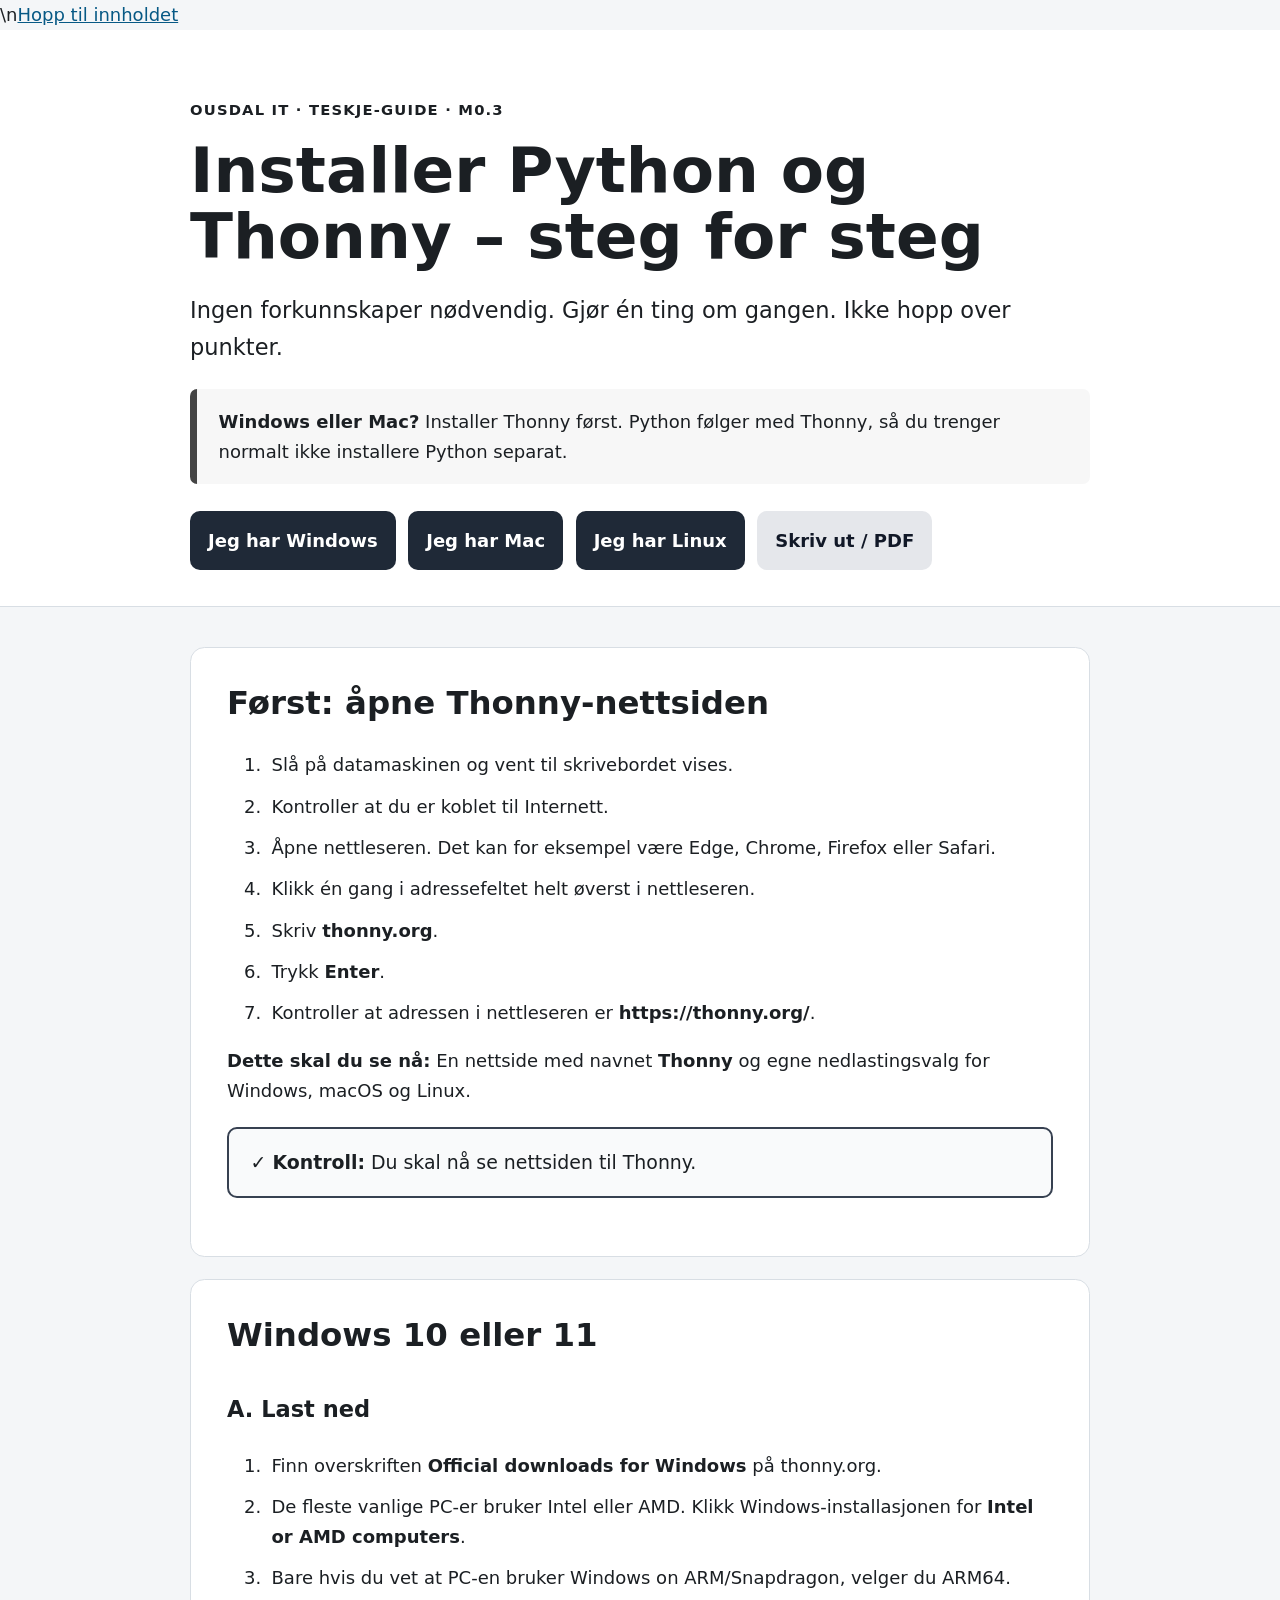
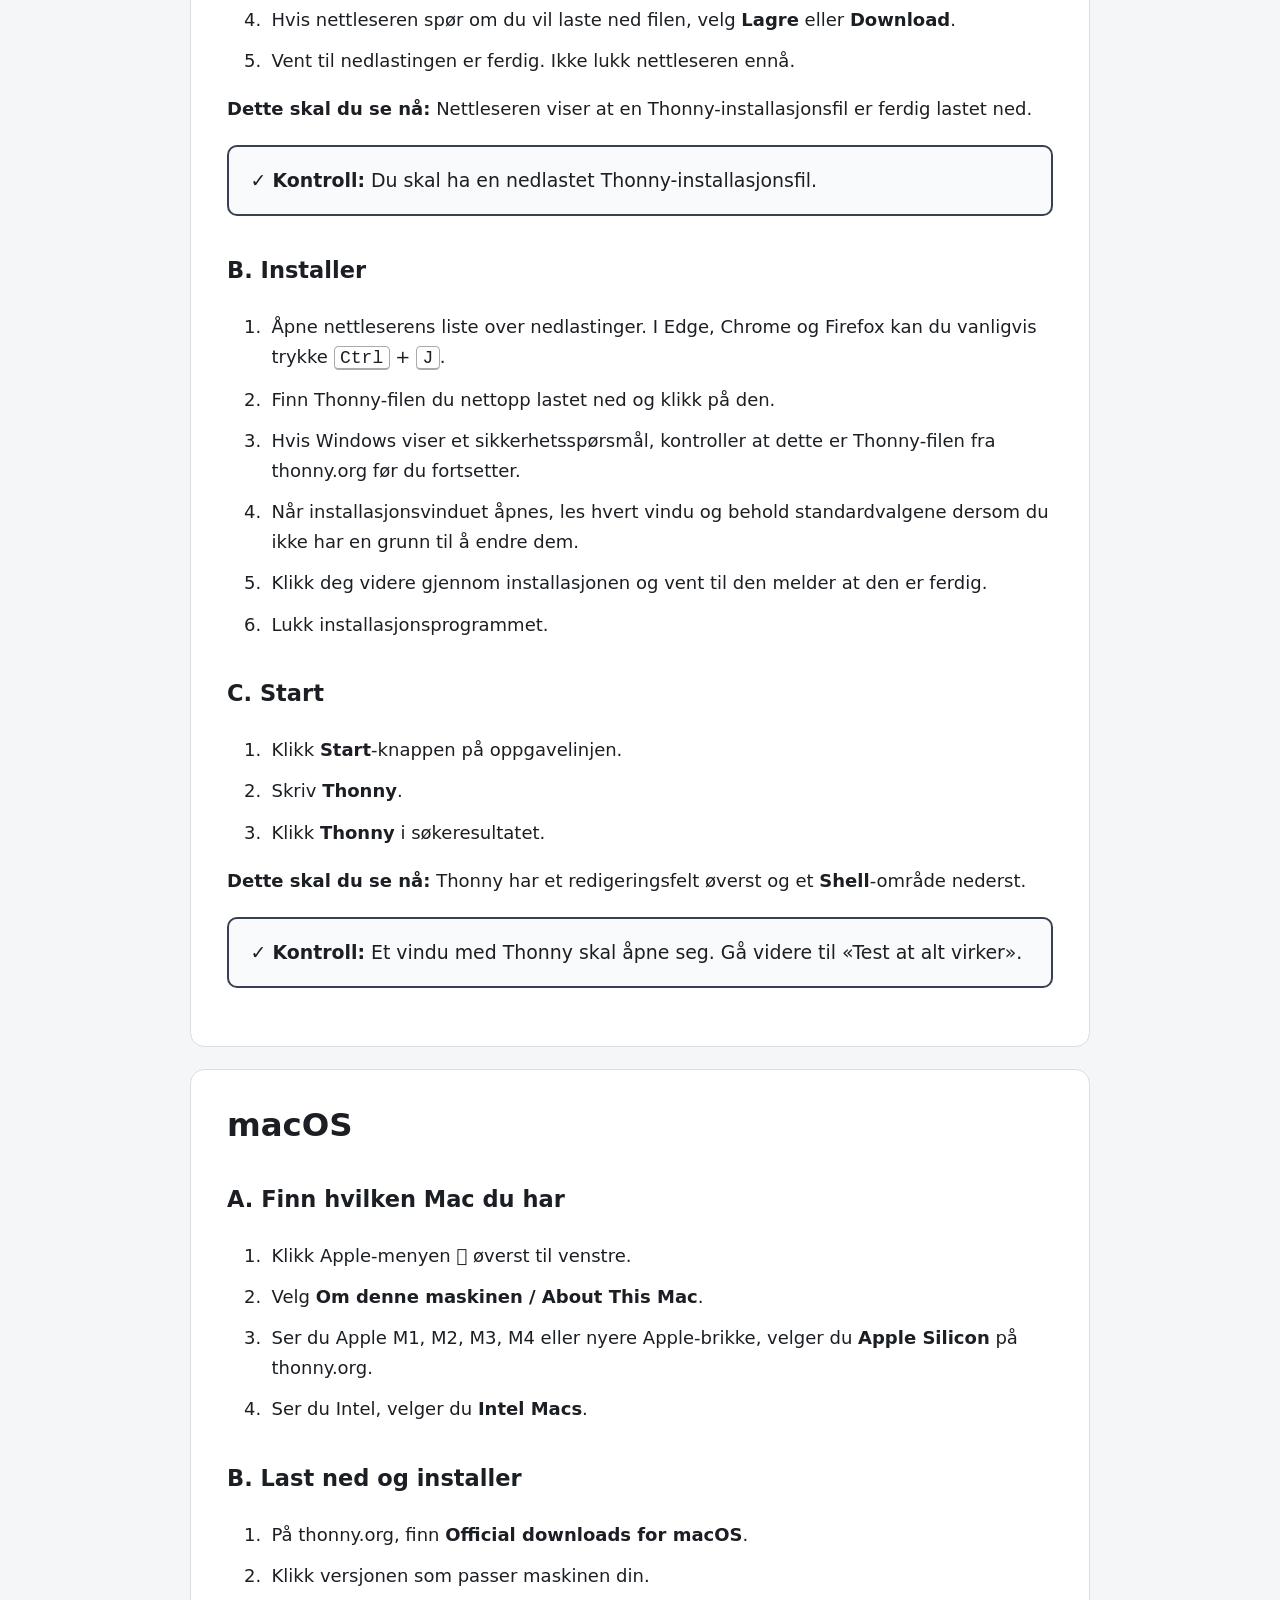
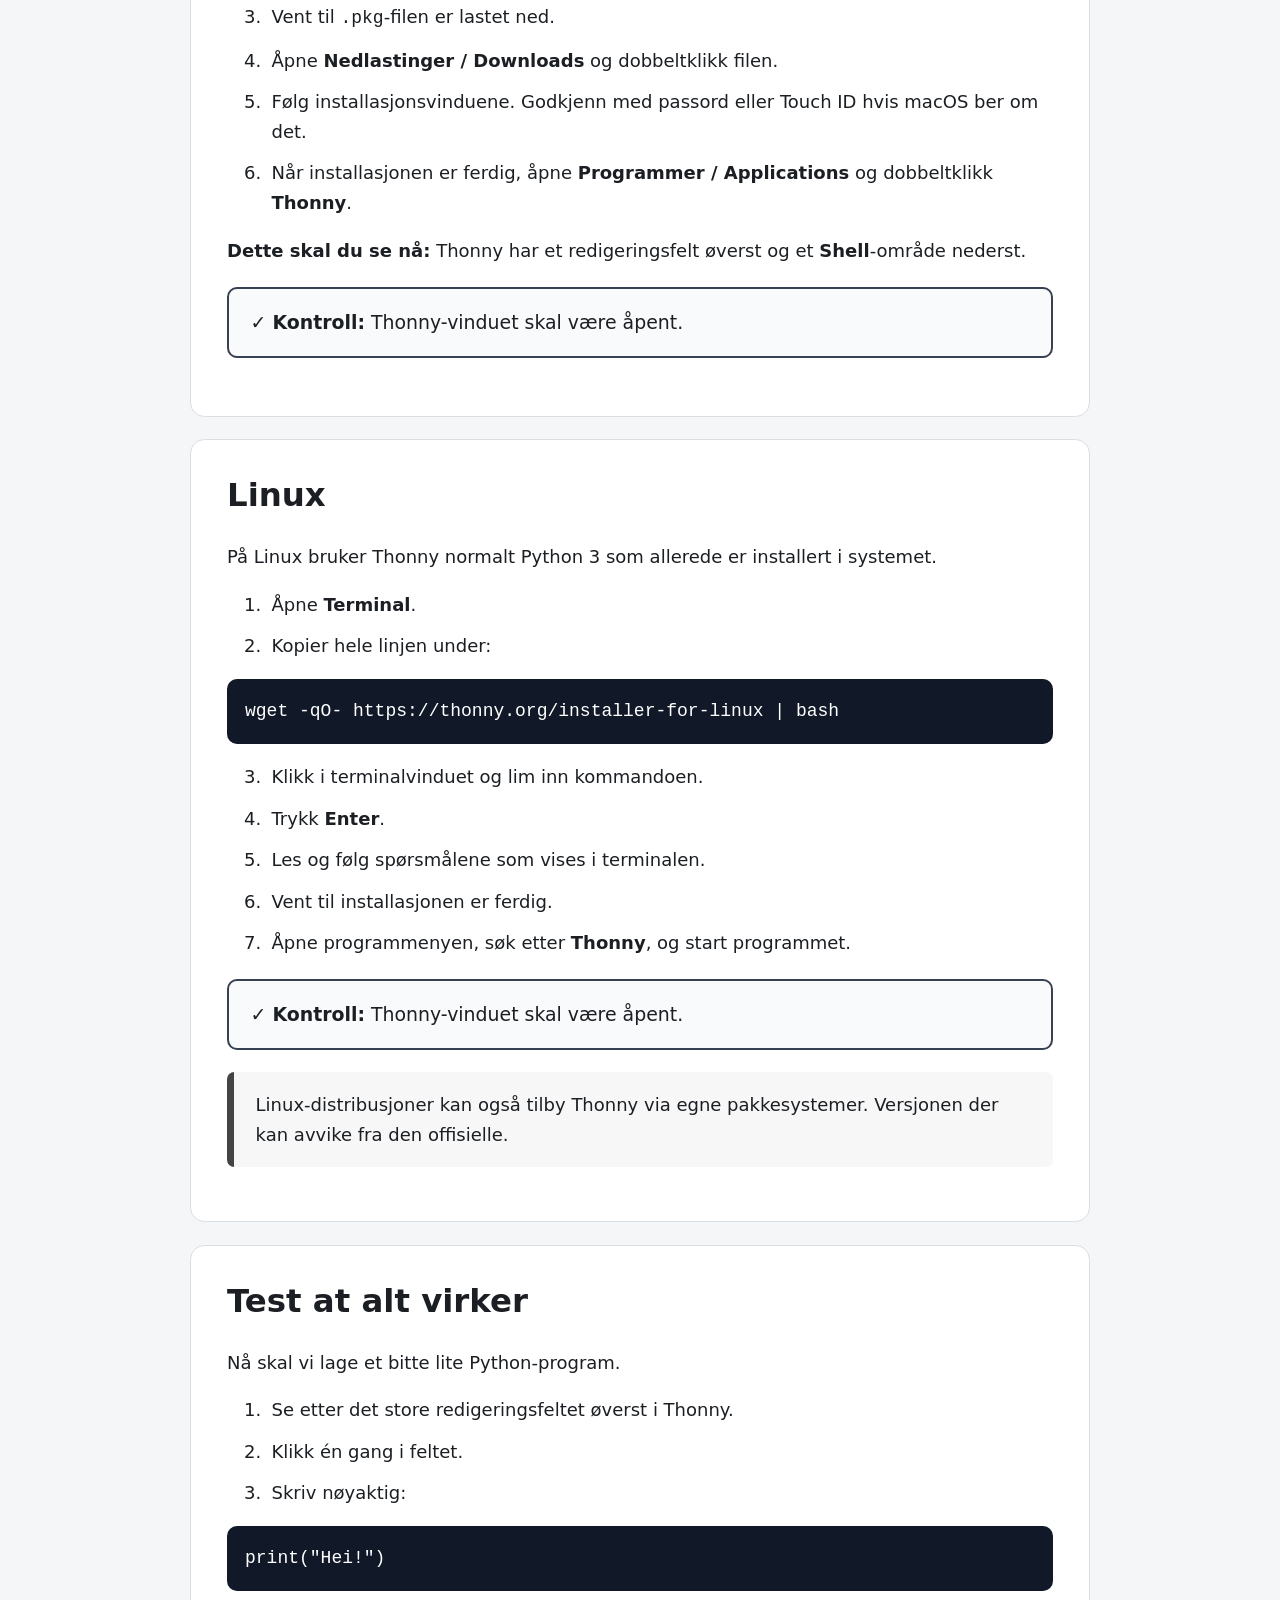
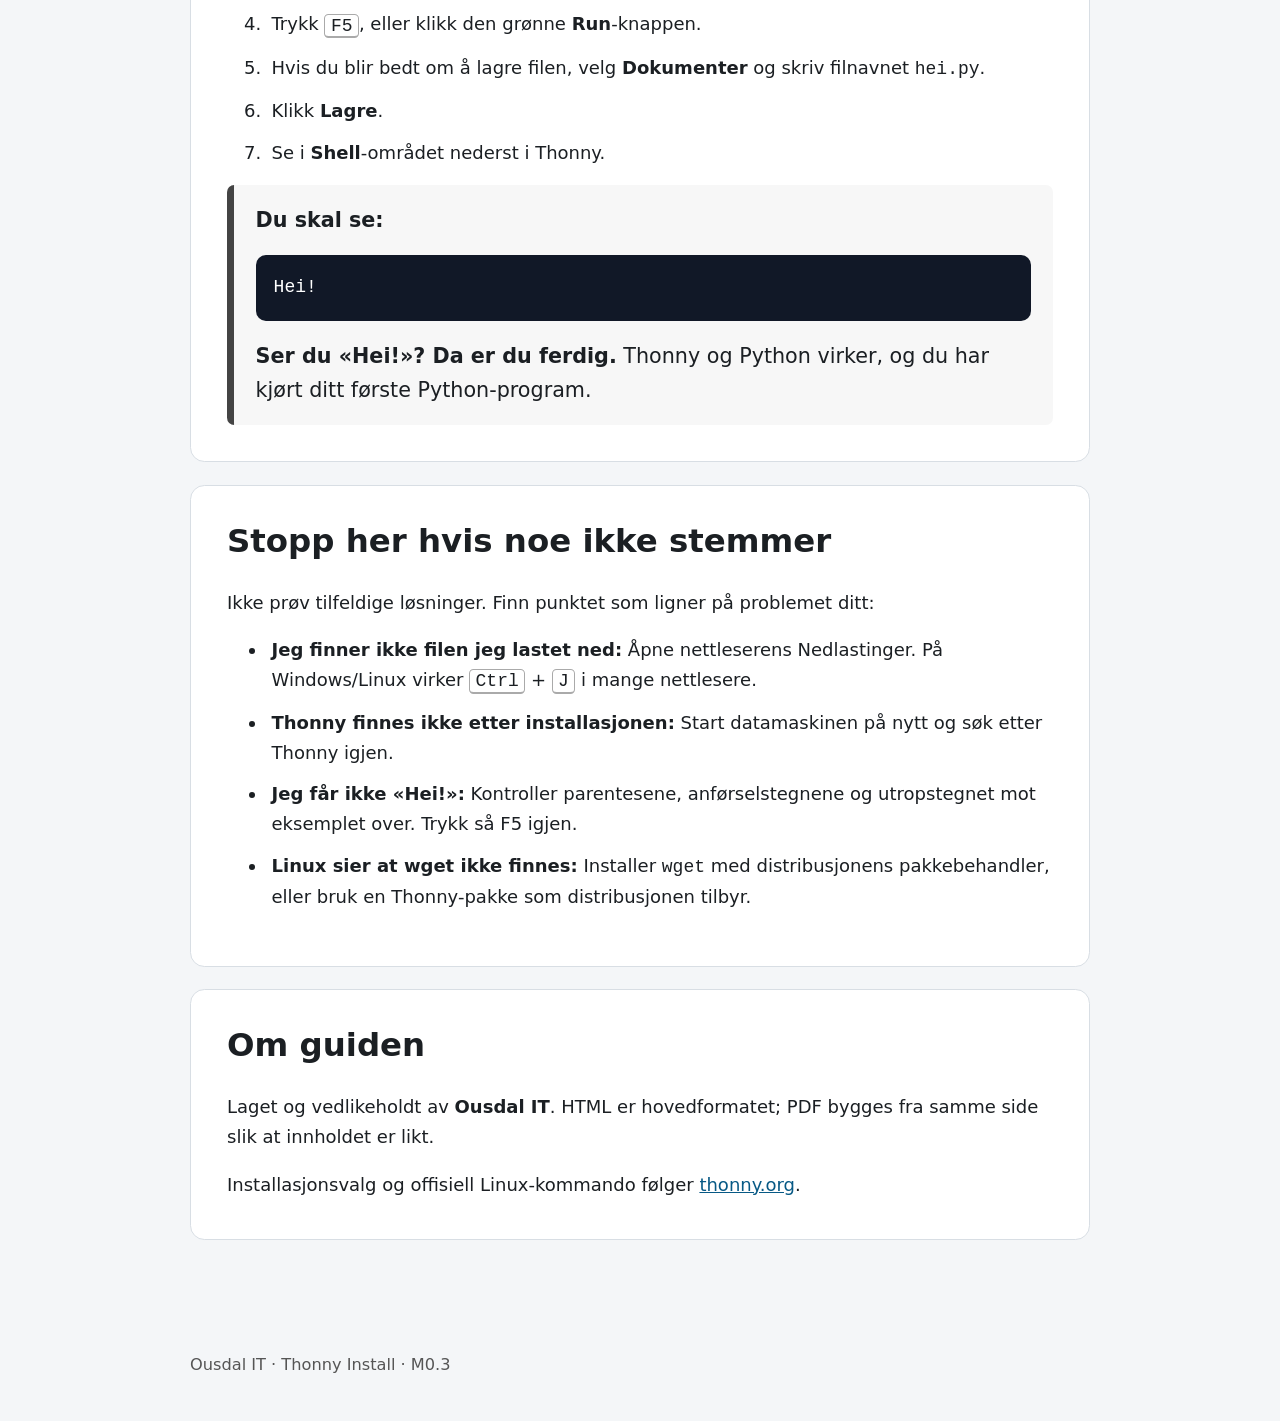
==== index.html @ 93be15e4 "M0.3: improve senior-friendly guidance and accessibility" ====
<!doctype html>
<html lang="no">
<head>
<meta charset="utf-8"><meta name="viewport" content="width=device-width,initial-scale=1">
<title>Installer Python og Thonny – steg for steg | Ousdal IT</title>
<meta name="description" content="Teskje-guide fra Ousdal IT: installer Thonny og Python og kjør ditt første program.">
<link rel="stylesheet" href="style.css">
</head>
<body>\n<a class="skip-link" href="#innhold">Hopp til innholdet</a>
<header class="hero"><div class="wrap">
<p class="eyebrow">OUSDAL IT · TESKJE-GUIDE · M0.3</p>
<h1>Installer Python og Thonny – steg for steg</h1>
<p class="lead">Ingen forkunnskaper nødvendig. Gjør én ting om gangen. Ikke hopp over punkter.</p>
<div class="important"><strong>Windows eller Mac?</strong> Installer Thonny først. Python følger med Thonny, så du trenger normalt ikke installere Python separat.</div>
<nav class="actions no-print"><a class="button" href="#windows">Jeg har Windows</a><a class="button" href="#mac">Jeg har Mac</a><a class="button" href="#linux">Jeg har Linux</a><button class="button secondary" onclick="window.print()">Skriv ut / PDF</button></nav>
</div></header>
<main id="innhold" class="wrap" tabindex="-1">
<section class="card"><h2>Først: åpne Thonny-nettsiden</h2><ol>
<li>Slå på datamaskinen og vent til skrivebordet vises.</li>
<li>Kontroller at du er koblet til Internett.</li>
<li>Åpne nettleseren. Det kan for eksempel være Edge, Chrome, Firefox eller Safari.</li>
<li>Klikk én gang i adressefeltet helt øverst i nettleseren.</li>
<li>Skriv <strong>thonny.org</strong>.</li><li>Trykk <strong>Enter</strong>.</li>
<li>Kontroller at adressen i nettleseren er <strong>https://thonny.org/</strong>.</li></ol>
<div class="look"><strong>Dette skal du se nå:</strong> En nettside med navnet <strong>Thonny</strong> og egne nedlastingsvalg for Windows, macOS og Linux.</div><div class="check">✓ <strong>Kontroll:</strong> Du skal nå se nettsiden til Thonny.</div></section>

<section id="windows" class="card page-break"><h2>Windows 10 eller 11</h2>
<h3>A. Last ned</h3><ol>
<li>Finn overskriften <strong>Official downloads for Windows</strong> på thonny.org.</li>
<li>De fleste vanlige PC-er bruker Intel eller AMD. Klikk Windows-installasjonen for <strong>Intel or AMD computers</strong>.</li>
<li>Bare hvis du vet at PC-en bruker Windows on ARM/Snapdragon, velger du ARM64.</li>
<li>Hvis nettleseren spør om du vil laste ned filen, velg <strong>Lagre</strong> eller <strong>Download</strong>.</li>
<li>Vent til nedlastingen er ferdig. Ikke lukk nettleseren ennå.</li></ol>
<div class="look"><strong>Dette skal du se nå:</strong> Nettleseren viser at en Thonny-installasjonsfil er ferdig lastet ned.</div><div class="check">✓ <strong>Kontroll:</strong> Du skal ha en nedlastet Thonny-installasjonsfil.</div>
<h3>B. Installer</h3><ol>
<li>Åpne nettleserens liste over nedlastinger. I Edge, Chrome og Firefox kan du vanligvis trykke <kbd>Ctrl</kbd> + <kbd>J</kbd>.</li>
<li>Finn Thonny-filen du nettopp lastet ned og klikk på den.</li>
<li>Hvis Windows viser et sikkerhetsspørsmål, kontroller at dette er Thonny-filen fra thonny.org før du fortsetter.</li>
<li>Når installasjonsvinduet åpnes, les hvert vindu og behold standardvalgene dersom du ikke har en grunn til å endre dem.</li>
<li>Klikk deg videre gjennom installasjonen og vent til den melder at den er ferdig.</li>
<li>Lukk installasjonsprogrammet.</li></ol>
<h3>C. Start</h3><ol>
<li>Klikk <strong>Start</strong>-knappen på oppgavelinjen.</li><li>Skriv <strong>Thonny</strong>.</li><li>Klikk <strong>Thonny</strong> i søkeresultatet.</li></ol>
<div class="look"><strong>Dette skal du se nå:</strong> Thonny har et redigeringsfelt øverst og et <strong>Shell</strong>-område nederst.</div><div class="check">✓ <strong>Kontroll:</strong> Et vindu med Thonny skal åpne seg. Gå videre til «Test at alt virker».</div></section>

<section id="mac" class="card page-break"><h2>macOS</h2>
<h3>A. Finn hvilken Mac du har</h3><ol><li>Klikk Apple-menyen <strong></strong> øverst til venstre.</li><li>Velg <strong>Om denne maskinen / About This Mac</strong>.</li><li>Ser du Apple M1, M2, M3, M4 eller nyere Apple-brikke, velger du <strong>Apple Silicon</strong> på thonny.org.</li><li>Ser du Intel, velger du <strong>Intel Macs</strong>.</li></ol>
<h3>B. Last ned og installer</h3><ol><li>På thonny.org, finn <strong>Official downloads for macOS</strong>.</li><li>Klikk versjonen som passer maskinen din.</li><li>Vent til <code>.pkg</code>-filen er lastet ned.</li><li>Åpne <strong>Nedlastinger / Downloads</strong> og dobbeltklikk filen.</li><li>Følg installasjonsvinduene. Godkjenn med passord eller Touch ID hvis macOS ber om det.</li><li>Når installasjonen er ferdig, åpne <strong>Programmer / Applications</strong> og dobbeltklikk <strong>Thonny</strong>.</li></ol>
<div class="look"><strong>Dette skal du se nå:</strong> Thonny har et redigeringsfelt øverst og et <strong>Shell</strong>-område nederst.</div><div class="check">✓ <strong>Kontroll:</strong> Thonny-vinduet skal være åpent.</div></section>

<section id="linux" class="card page-break"><h2>Linux</h2>
<p>På Linux bruker Thonny normalt Python 3 som allerede er installert i systemet.</p>
<ol><li>Åpne <strong>Terminal</strong>.</li><li>Kopier hele linjen under:</li></ol>
<pre><code>wget -qO- https://thonny.org/installer-for-linux | bash</code></pre>
<ol start="3"><li>Klikk i terminalvinduet og lim inn kommandoen.</li><li>Trykk <strong>Enter</strong>.</li><li>Les og følg spørsmålene som vises i terminalen.</li><li>Vent til installasjonen er ferdig.</li><li>Åpne programmenyen, søk etter <strong>Thonny</strong>, og start programmet.</li></ol>
<div class="check">✓ <strong>Kontroll:</strong> Thonny-vinduet skal være åpent.</div>
<p class="note">Linux-distribusjoner kan også tilby Thonny via egne pakkesystemer. Versjonen der kan avvike fra den offisielle.</p></section>

<section id="test" class="card page-break"><h2>Test at alt virker</h2>
<p>Nå skal vi lage et bitte lite Python-program.</p><ol>
<li>Se etter det store redigeringsfeltet øverst i Thonny.</li><li>Klikk én gang i feltet.</li><li>Skriv nøyaktig:</li></ol>
<pre><code>print("Hei!")</code></pre>
<ol start="4"><li>Trykk <kbd>F5</kbd>, eller klikk den grønne <strong>Run</strong>-knappen.</li><li>Hvis du blir bedt om å lagre filen, velg <strong>Dokumenter</strong> og skriv filnavnet <code>hei.py</code>.</li><li>Klikk <strong>Lagre</strong>.</li><li>Se i <strong>Shell</strong>-området nederst i Thonny.</li></ol>
<div class="success"><strong>Du skal se:</strong><pre><code>Hei!</code></pre><strong>Ser du «Hei!»? Da er du ferdig.</strong> Thonny og Python virker, og du har kjørt ditt første Python-program.</div></section>

<section class="card"><h2>Stopp her hvis noe ikke stemmer</h2>
<p>Ikke prøv tilfeldige løsninger. Finn punktet som ligner på problemet ditt:</p><ul>
<li><strong>Jeg finner ikke filen jeg lastet ned:</strong> Åpne nettleserens Nedlastinger. På Windows/Linux virker <kbd>Ctrl</kbd> + <kbd>J</kbd> i mange nettlesere.</li>
<li><strong>Thonny finnes ikke etter installasjonen:</strong> Start datamaskinen på nytt og søk etter Thonny igjen.</li>
<li><strong>Jeg får ikke «Hei!»:</strong> Kontroller parentesene, anførselstegnene og utropstegnet mot eksemplet over. Trykk så F5 igjen.</li>
<li><strong>Linux sier at wget ikke finnes:</strong> Installer <code>wget</code> med distribusjonens pakkebehandler, eller bruk en Thonny-pakke som distribusjonen tilbyr.</li></ul></section>

<section class="card compact"><h2>Om guiden</h2><p>Laget og vedlikeholdt av <strong>Ousdal IT</strong>. HTML er hovedformatet; PDF bygges fra samme side slik at innholdet er likt.</p><p>Installasjonsvalg og offisiell Linux-kommando følger <a href="https://thonny.org/">thonny.org</a>.</p></section>
</main><footer><div class="wrap">Ousdal IT · Thonny Install · M0.3</div></footer>
</body></html>
---- style.css ----
:root {
  font-family: system-ui, -apple-system, BlinkMacSystemFont, "Segoe UI", sans-serif;
  color: #1b1f23;
  background: #f4f6f8;
  line-height: 1.65;
  font-size: 18px;
}

* { box-sizing: border-box; }
body { margin: 0; }
a { color: #075985; }
.wrap { width: min(900px, calc(100% - 2rem)); margin: 0 auto; }
.hero { background: #ffffff; border-bottom: 1px solid #d8dee4; padding: 3rem 0 2rem; }
.eyebrow { font-weight: 800; letter-spacing: .08em; font-size: .82rem; }
h1 { font-size: clamp(2rem, 6vw, 3.5rem); line-height: 1.05; margin: .3rem 0 1rem; }
h2 { font-size: 1.8rem; line-height: 1.2; margin-top: 0; }
h3 { font-size: 1.25rem; margin-top: 2rem; }
.lead { font-size: 1.25rem; }
.important, .note, .success { border-left: .4rem solid #444; padding: 1rem 1.2rem; background: #f7f7f7; border-radius: .4rem; }
.success { font-size: 1.15rem; }
.actions { display: flex; flex-wrap: wrap; gap: .7rem; margin-top: 1.5rem; }
.button { display: inline-block; border: 0; border-radius: .55rem; padding: .8rem 1rem; background: #1f2937; color: white; text-decoration: none; font: inherit; font-weight: 700; cursor: pointer; }
.button.secondary { background: #e5e7eb; color: #111827; }
main { padding: 1rem 0 3rem; }
.card { background: white; margin: 1.25rem 0; padding: 2rem; border: 1px solid #d8dee4; border-radius: .8rem; }
.card.compact { padding-bottom: 1.2rem; }
li { margin: .65rem 0; padding-left: .25rem; }
pre { overflow-x: auto; background: #111827; color: #fff; padding: 1rem; border-radius: .55rem; font-size: 1rem; }
code { font-family: ui-monospace, SFMono-Regular, Menlo, Consolas, monospace; }
kbd { border: 1px solid #aaa; border-bottom-width: 2px; border-radius: .25rem; padding: .05rem .3rem; background: #fff; }
footer { padding: 2rem 0 3rem; font-size: .9rem; color: #555; }

@media (max-width: 600px) {
  :root { font-size: 17px; }
  .card { padding: 1.2rem; }
}

@page { size: A4; margin: 14mm; }
@media print {
  :root { background: #fff; font-size: 12pt; }
  body { background: #fff; }
  .no-print { display: none !important; }
  .hero { padding: 0 0 8mm; border: 0; }
  .wrap { width: 100%; }
  .card { border: 0; border-radius: 0; padding: 0; margin: 0 0 8mm; break-inside: avoid-page; }
  .page-break { break-before: page; }
  h1 { font-size: 27pt; }
  h2 { font-size: 20pt; }
  h3 { font-size: 14pt; }
  a { color: inherit; text-decoration: none; }
  pre { white-space: pre-wrap; border: 1px solid #444; background: #f2f2f2; color: #000; }
  footer { padding: 4mm 0 0; }
}

.check { margin: 1.2rem 0; padding: 1rem 1.2rem; border: 2px solid #374151; border-radius: .55rem; background: #f9fafb; font-size: 1.05rem; }
@media print { .check { break-inside: avoid; } }
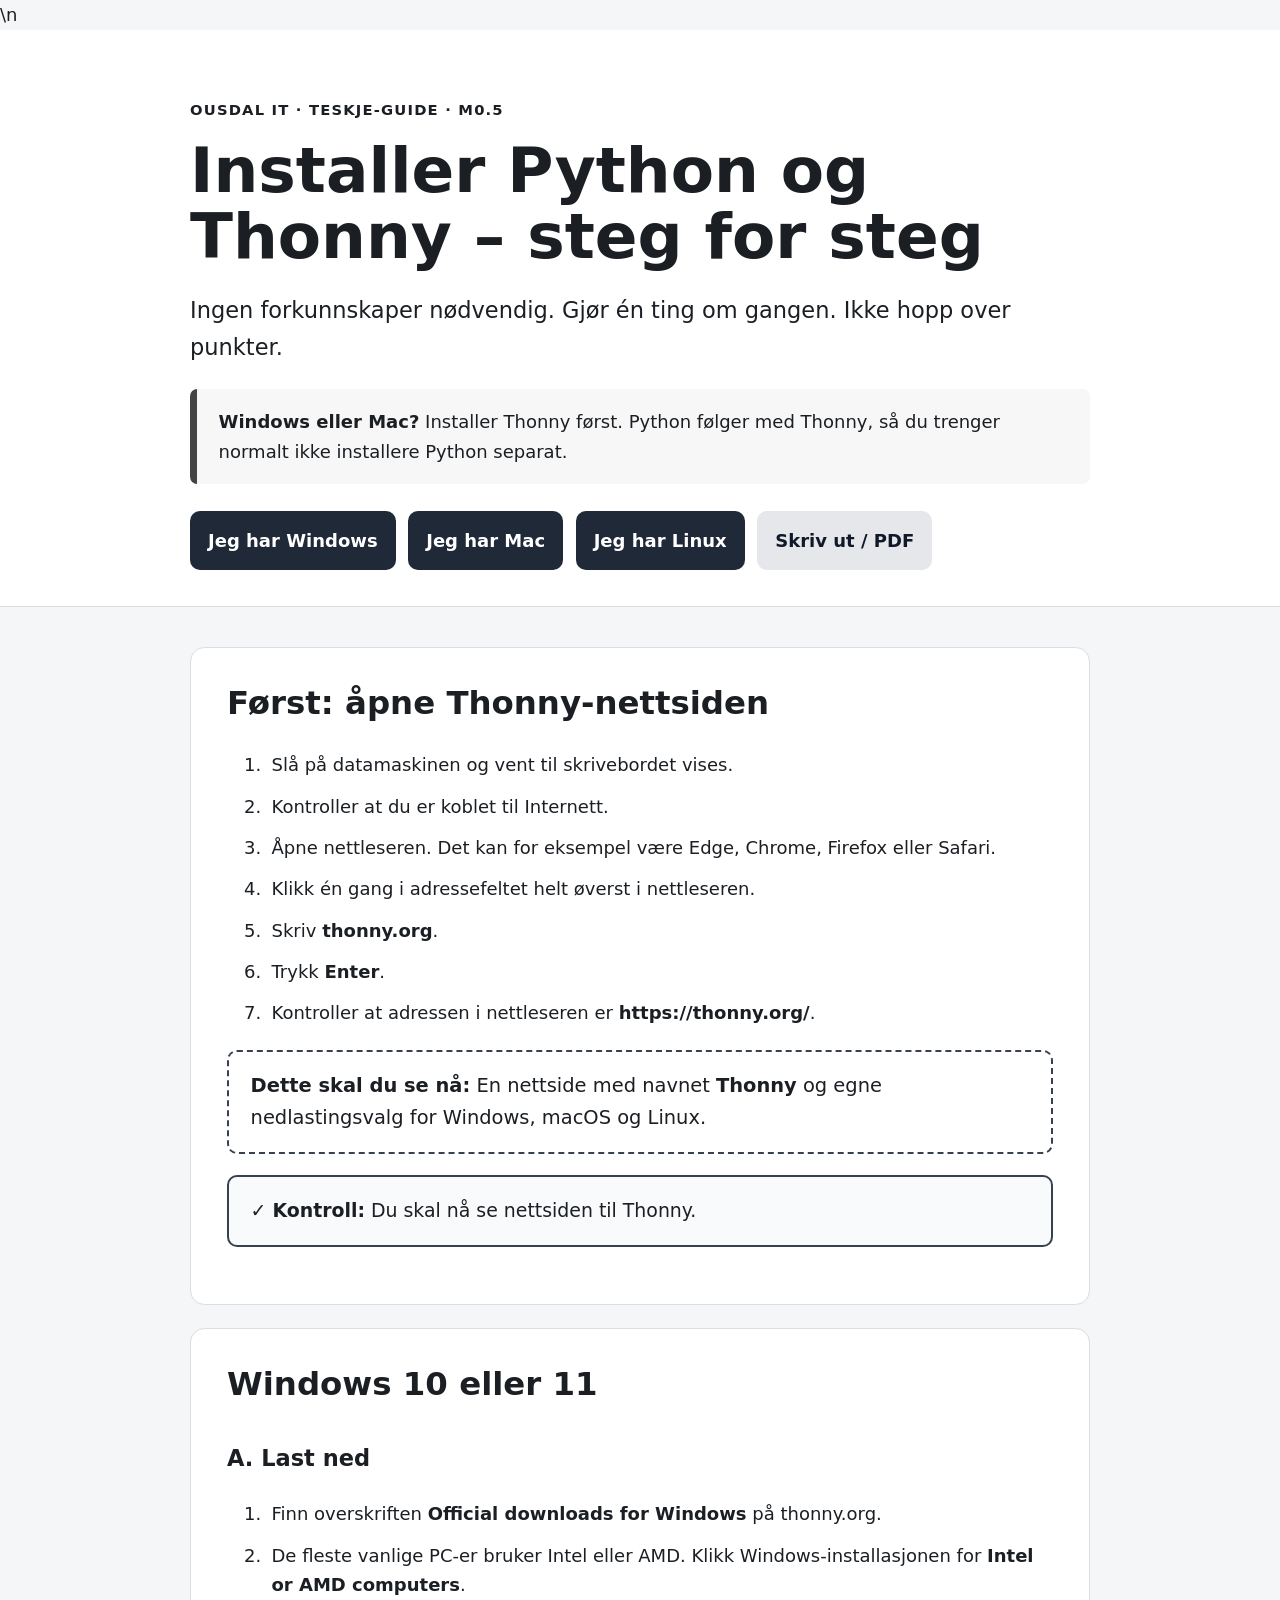
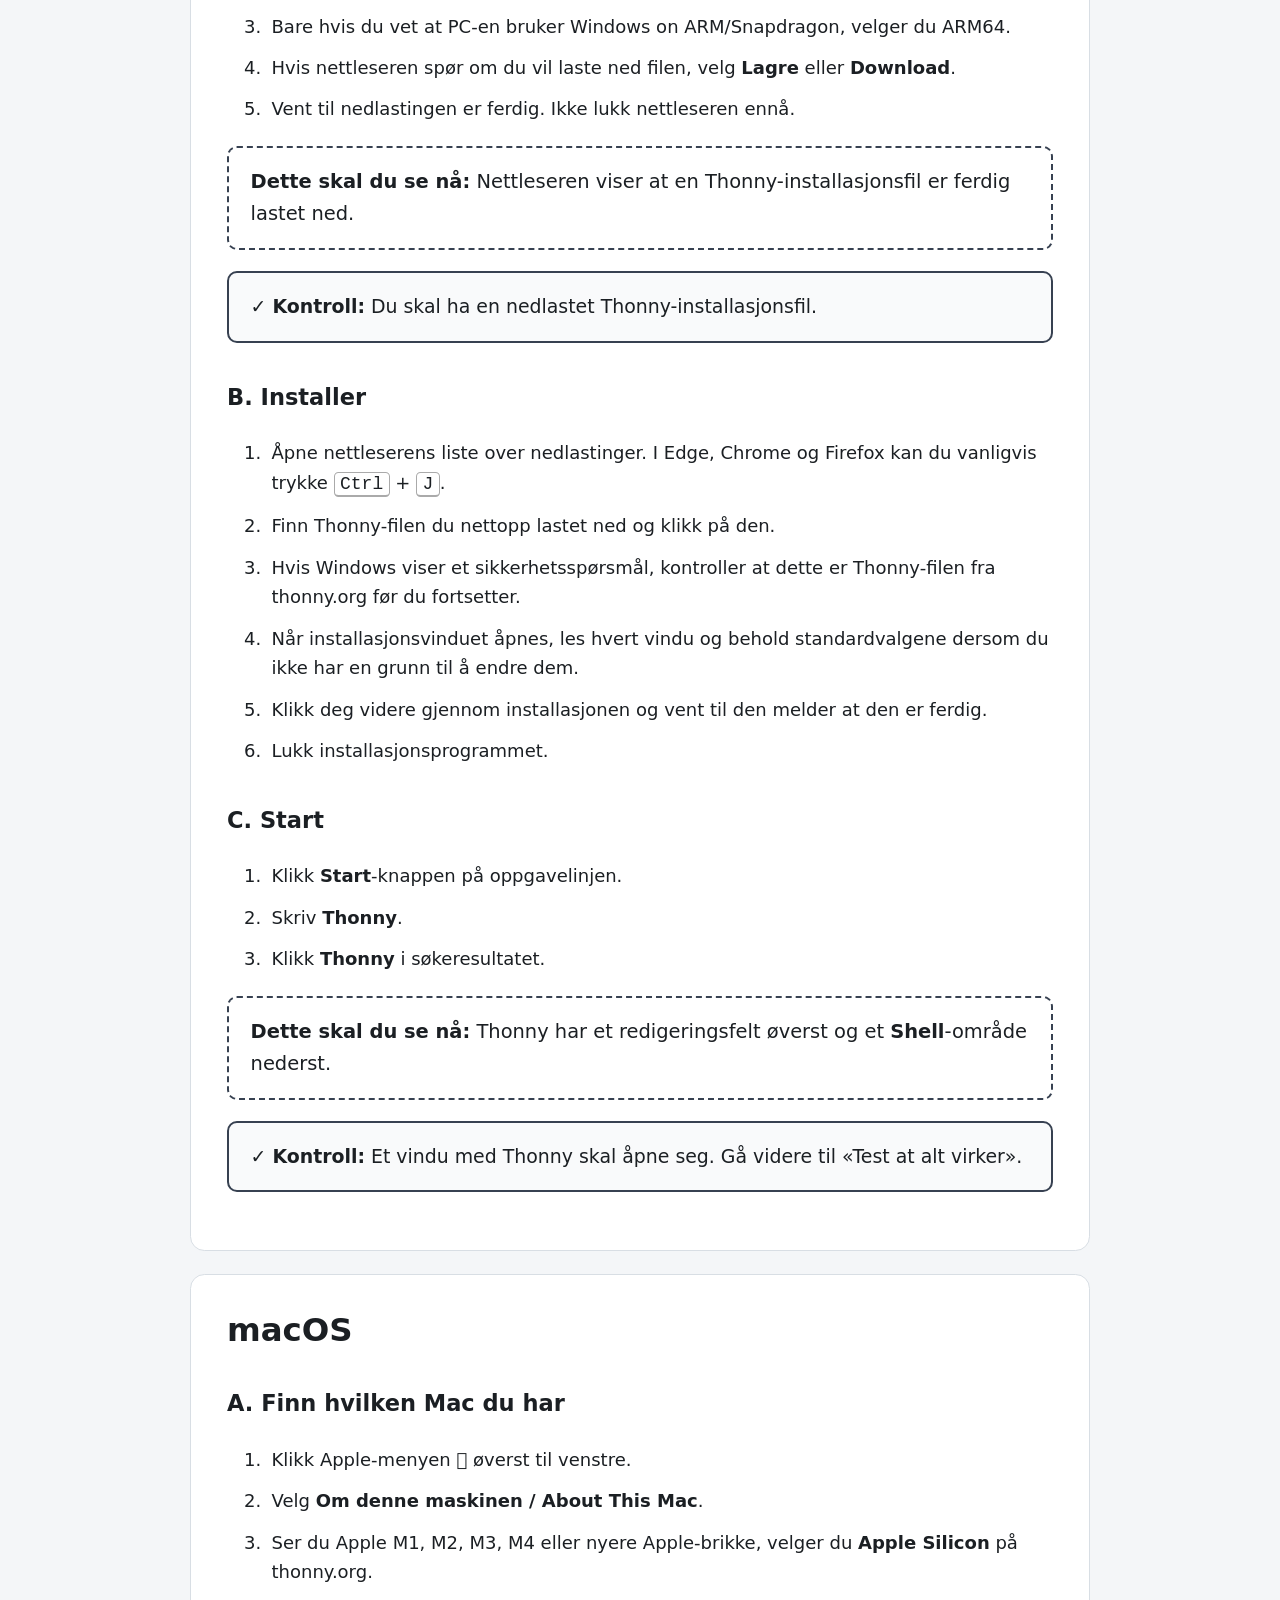
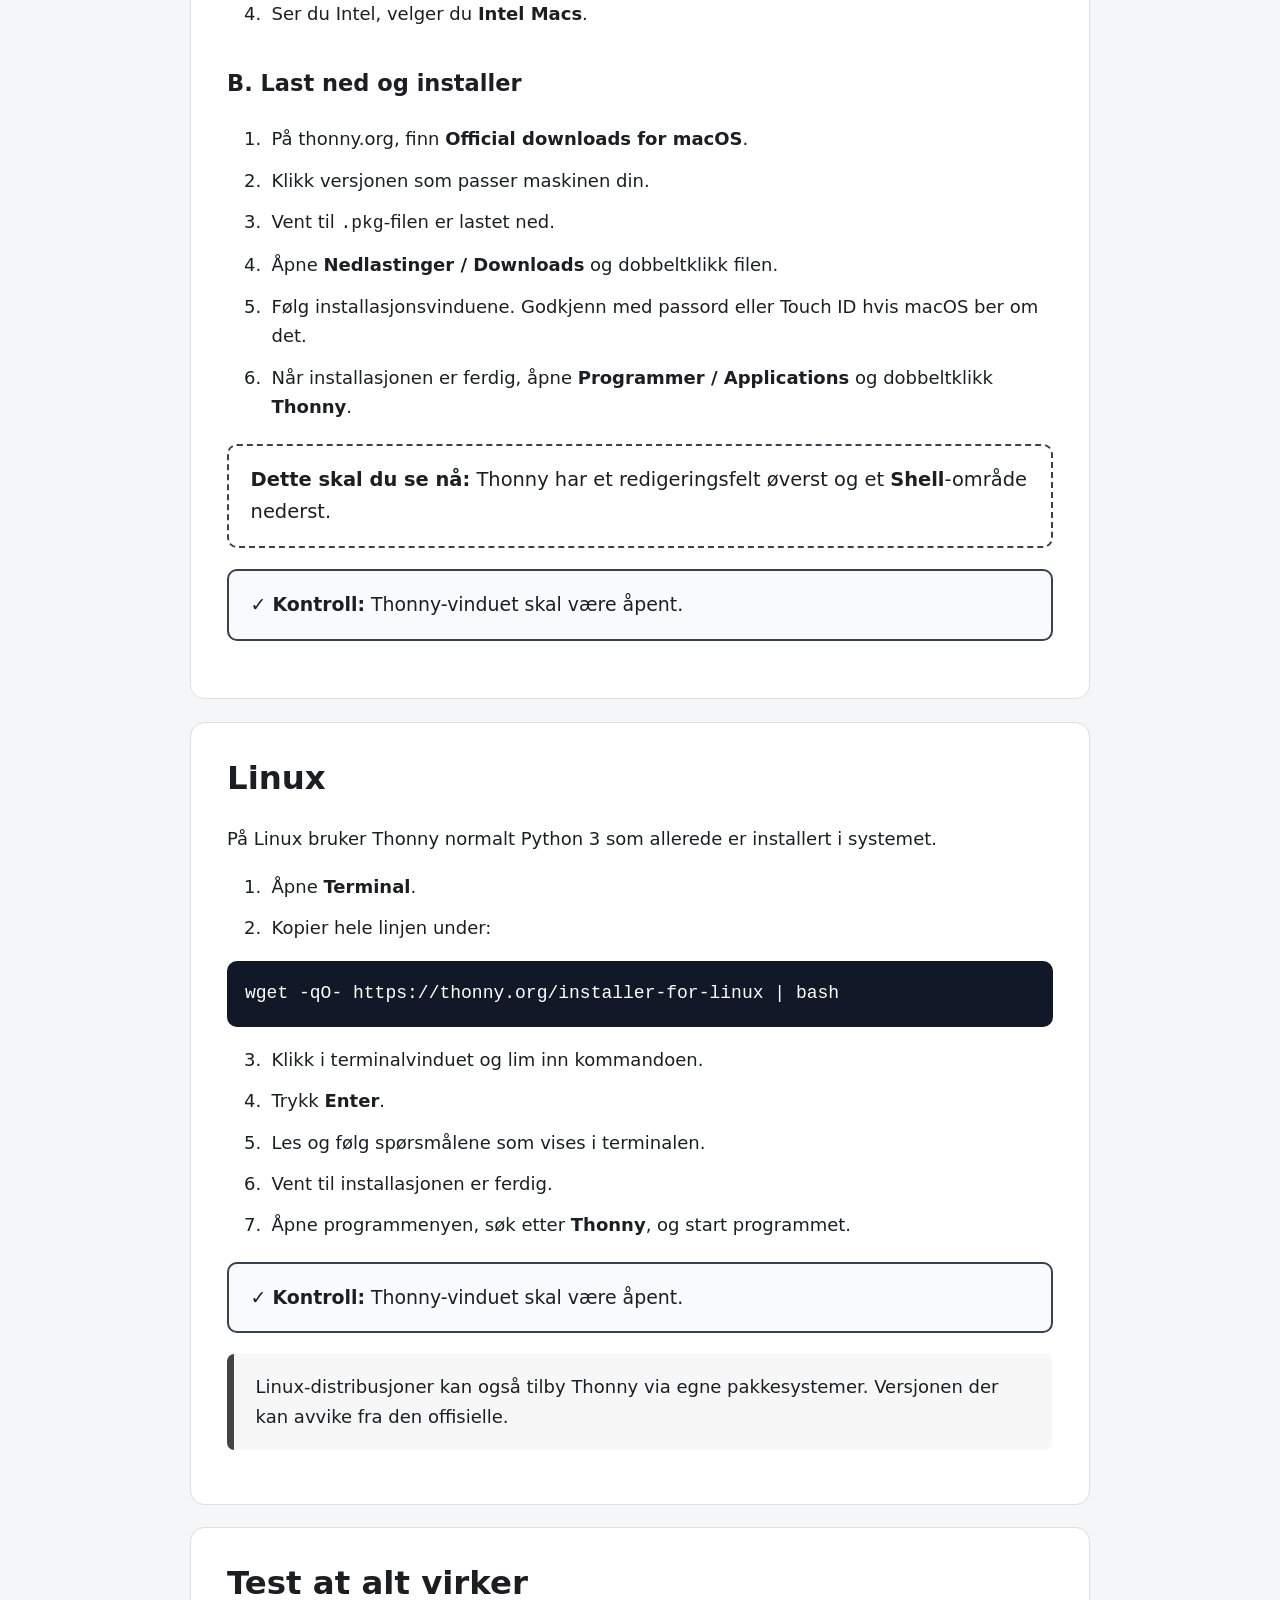
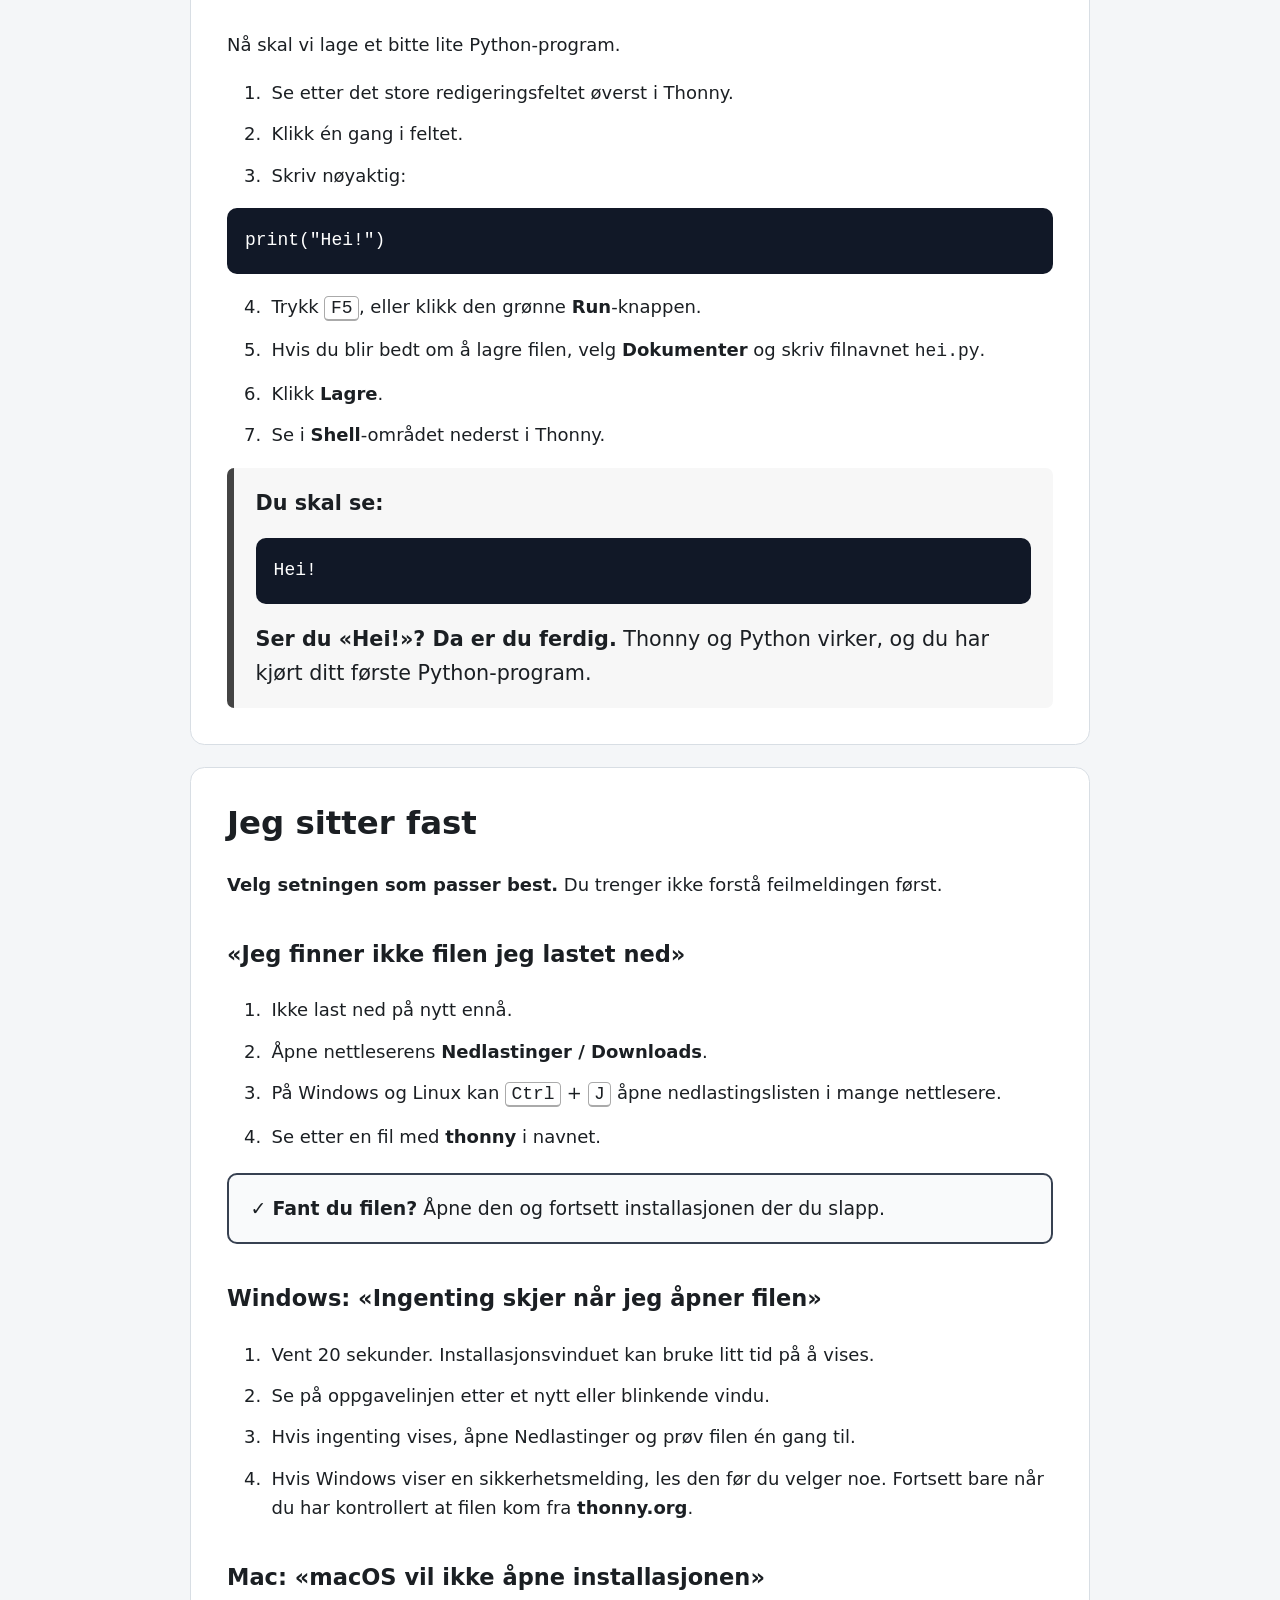
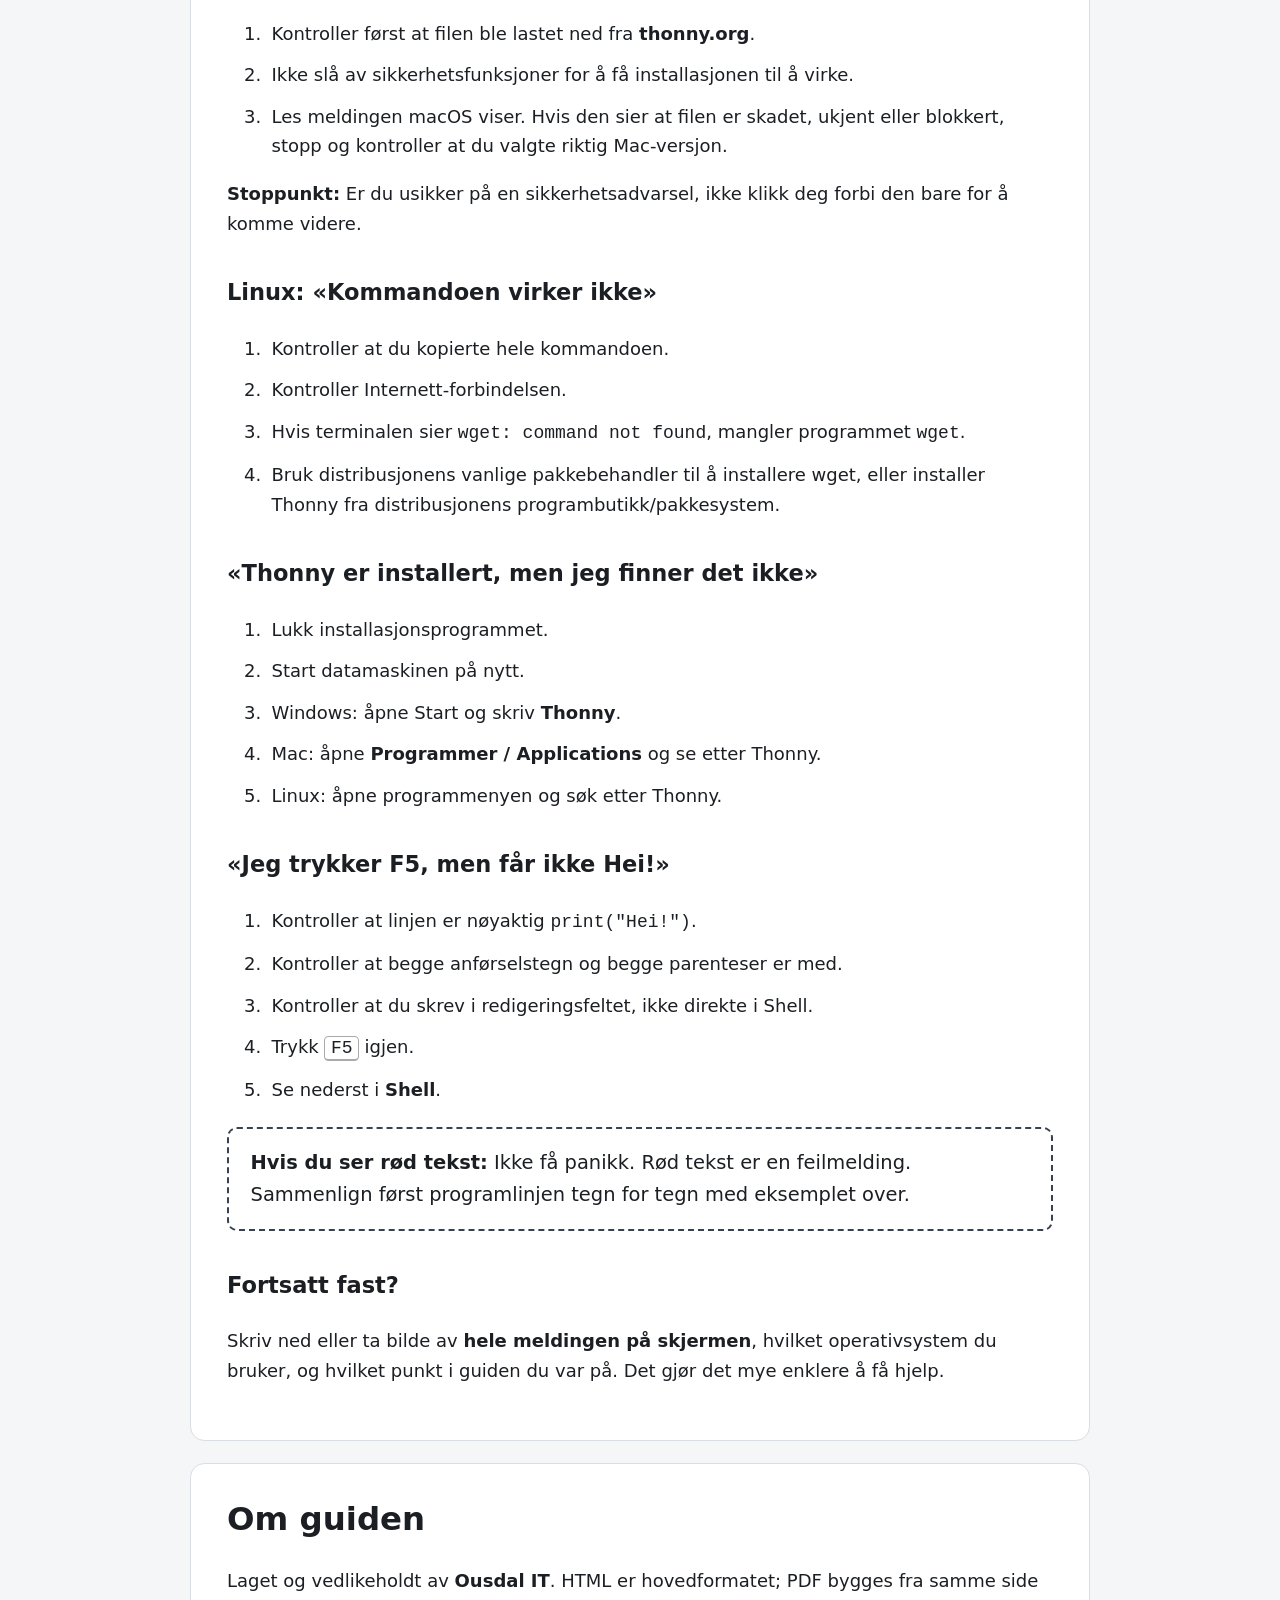
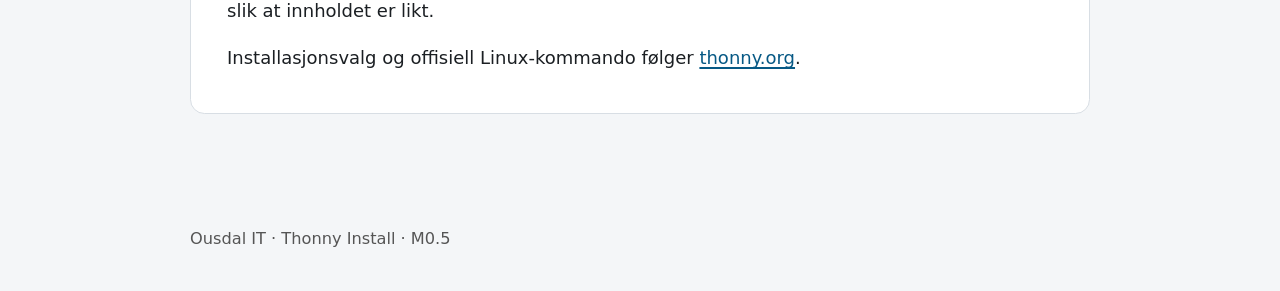
==== commit 12b68ff3: "M0.5: add beginner-first stuck troubleshooting flow" ====
--- a/index.html
+++ b/index.html
@@ -8,7 +8,7 @@
 </head>
 <body>\n<a class="skip-link" href="#innhold">Hopp til innholdet</a>
 <header class="hero"><div class="wrap">
-<p class="eyebrow">OUSDAL IT · TESKJE-GUIDE · M0.3</p>
+<p class="eyebrow">OUSDAL IT · TESKJE-GUIDE · M0.5</p>
 <h1>Installer Python og Thonny – steg for steg</h1>
 <p class="lead">Ingen forkunnskaper nødvendig. Gjør én ting om gangen. Ikke hopp over punkter.</p>
 <div class="important"><strong>Windows eller Mac?</strong> Installer Thonny først. Python følger med Thonny, så du trenger normalt ikke installere Python separat.</div>
@@ -63,13 +63,34 @@
 <ol start="4"><li>Trykk <kbd>F5</kbd>, eller klikk den grønne <strong>Run</strong>-knappen.</li><li>Hvis du blir bedt om å lagre filen, velg <strong>Dokumenter</strong> og skriv filnavnet <code>hei.py</code>.</li><li>Klikk <strong>Lagre</strong>.</li><li>Se i <strong>Shell</strong>-området nederst i Thonny.</li></ol>
 <div class="success"><strong>Du skal se:</strong><pre><code>Hei!</code></pre><strong>Ser du «Hei!»? Da er du ferdig.</strong> Thonny og Python virker, og du har kjørt ditt første Python-program.</div></section>
 
-<section class="card"><h2>Stopp her hvis noe ikke stemmer</h2>
-<p>Ikke prøv tilfeldige løsninger. Finn punktet som ligner på problemet ditt:</p><ul>
-<li><strong>Jeg finner ikke filen jeg lastet ned:</strong> Åpne nettleserens Nedlastinger. På Windows/Linux virker <kbd>Ctrl</kbd> + <kbd>J</kbd> i mange nettlesere.</li>
-<li><strong>Thonny finnes ikke etter installasjonen:</strong> Start datamaskinen på nytt og søk etter Thonny igjen.</li>
-<li><strong>Jeg får ikke «Hei!»:</strong> Kontroller parentesene, anførselstegnene og utropstegnet mot eksemplet over. Trykk så F5 igjen.</li>
-<li><strong>Linux sier at wget ikke finnes:</strong> Installer <code>wget</code> med distribusjonens pakkebehandler, eller bruk en Thonny-pakke som distribusjonen tilbyr.</li></ul></section>
+<section id="hjelp" class="card page-break"><h2>Jeg sitter fast</h2>
+<p><strong>Velg setningen som passer best.</strong> Du trenger ikke forstå feilmeldingen først.</p>
+
+<h3>«Jeg finner ikke filen jeg lastet ned»</h3>
+<ol><li>Ikke last ned på nytt ennå.</li><li>Åpne nettleserens <strong>Nedlastinger / Downloads</strong>.</li><li>På Windows og Linux kan <kbd>Ctrl</kbd> + <kbd>J</kbd> åpne nedlastingslisten i mange nettlesere.</li><li>Se etter en fil med <strong>thonny</strong> i navnet.</li></ol>
+<div class="check">✓ <strong>Fant du filen?</strong> Åpne den og fortsett installasjonen der du slapp.</div>
+
+<h3>Windows: «Ingenting skjer når jeg åpner filen»</h3>
+<ol><li>Vent 20 sekunder. Installasjonsvinduet kan bruke litt tid på å vises.</li><li>Se på oppgavelinjen etter et nytt eller blinkende vindu.</li><li>Hvis ingenting vises, åpne Nedlastinger og prøv filen én gang til.</li><li>Hvis Windows viser en sikkerhetsmelding, les den før du velger noe. Fortsett bare når du har kontrollert at filen kom fra <strong>thonny.org</strong>.</li></ol>
+
+<h3>Mac: «macOS vil ikke åpne installasjonen»</h3>
+<ol><li>Kontroller først at filen ble lastet ned fra <strong>thonny.org</strong>.</li><li>Ikke slå av sikkerhetsfunksjoner for å få installasjonen til å virke.</li><li>Les meldingen macOS viser. Hvis den sier at filen er skadet, ukjent eller blokkert, stopp og kontroller at du valgte riktig Mac-versjon.</li></ol>
+<div class="stop"><strong>Stoppunkt:</strong> Er du usikker på en sikkerhetsadvarsel, ikke klikk deg forbi den bare for å komme videre.</div>
+
+<h3>Linux: «Kommandoen virker ikke»</h3>
+<ol><li>Kontroller at du kopierte hele kommandoen.</li><li>Kontroller Internett-forbindelsen.</li><li>Hvis terminalen sier <code>wget: command not found</code>, mangler programmet <code>wget</code>.</li><li>Bruk distribusjonens vanlige pakkebehandler til å installere wget, eller installer Thonny fra distribusjonens programbutikk/pakkesystem.</li></ol>
+
+<h3>«Thonny er installert, men jeg finner det ikke»</h3>
+<ol><li>Lukk installasjonsprogrammet.</li><li>Start datamaskinen på nytt.</li><li>Windows: åpne Start og skriv <strong>Thonny</strong>.</li><li>Mac: åpne <strong>Programmer / Applications</strong> og se etter Thonny.</li><li>Linux: åpne programmenyen og søk etter Thonny.</li></ol>
+
+<h3>«Jeg trykker F5, men får ikke Hei!»</h3>
+<ol><li>Kontroller at linjen er nøyaktig <code>print("Hei!")</code>.</li><li>Kontroller at begge anførselstegn og begge parenteser er med.</li><li>Kontroller at du skrev i redigeringsfeltet, ikke direkte i Shell.</li><li>Trykk <kbd>F5</kbd> igjen.</li><li>Se nederst i <strong>Shell</strong>.</li></ol>
+<div class="look"><strong>Hvis du ser rød tekst:</strong> Ikke få panikk. Rød tekst er en feilmelding. Sammenlign først programlinjen tegn for tegn med eksemplet over.</div>
+
+<h3>Fortsatt fast?</h3>
+<p>Skriv ned eller ta bilde av <strong>hele meldingen på skjermen</strong>, hvilket operativsystem du bruker, og hvilket punkt i guiden du var på. Det gjør det mye enklere å få hjelp.</p>
+</section>
 
 <section class="card compact"><h2>Om guiden</h2><p>Laget og vedlikeholdt av <strong>Ousdal IT</strong>. HTML er hovedformatet; PDF bygges fra samme side slik at innholdet er likt.</p><p>Installasjonsvalg og offisiell Linux-kommando følger <a href="https://thonny.org/">thonny.org</a>.</p></section>
-</main><footer><div class="wrap">Ousdal IT · Thonny Install · M0.3</div></footer>
+</main><footer><div class="wrap">Ousdal IT · Thonny Install · M0.5</div></footer>
 </body></html>
--- a/style.css
+++ b/style.css
@@ -54,3 +54,18 @@
 
 .check { margin: 1.2rem 0; padding: 1rem 1.2rem; border: 2px solid #374151; border-radius: .55rem; background: #f9fafb; font-size: 1.05rem; }
 @media print { .check { break-inside: avoid; } }
+
+/* M0.3: accessibility and senior-friendly interaction */
+html { scroll-behavior: smooth; }
+body { font-size: 1rem; }
+p, li { max-width: 72ch; }
+a { text-decoration-thickness: .12em; text-underline-offset: .16em; }
+a:focus-visible, button:focus-visible { outline: 4px solid #111827; outline-offset: 4px; }
+.skip-link { position: absolute; left: .75rem; top: -5rem; z-index: 100; padding: .8rem 1rem; background: #fff; color: #111; border: 3px solid #111; font-weight: 800; }
+.skip-link:focus { top: .75rem; }
+.button { min-height: 48px; min-width: 48px; display: inline-flex; align-items: center; justify-content: center; }
+.look { margin: 1.2rem 0; padding: 1rem 1.2rem; border: 2px dashed #374151; border-radius: .55rem; background: #fff; font-size: 1.08rem; }
+main:focus { outline: none; }
+@media (prefers-reduced-motion: reduce) { html { scroll-behavior: auto; } }
+@media (max-width: 600px) { .actions .button { width: 100%; } }
+@media print { .skip-link { display: none; } .look { break-inside: avoid; } p, li { max-width: none; } }
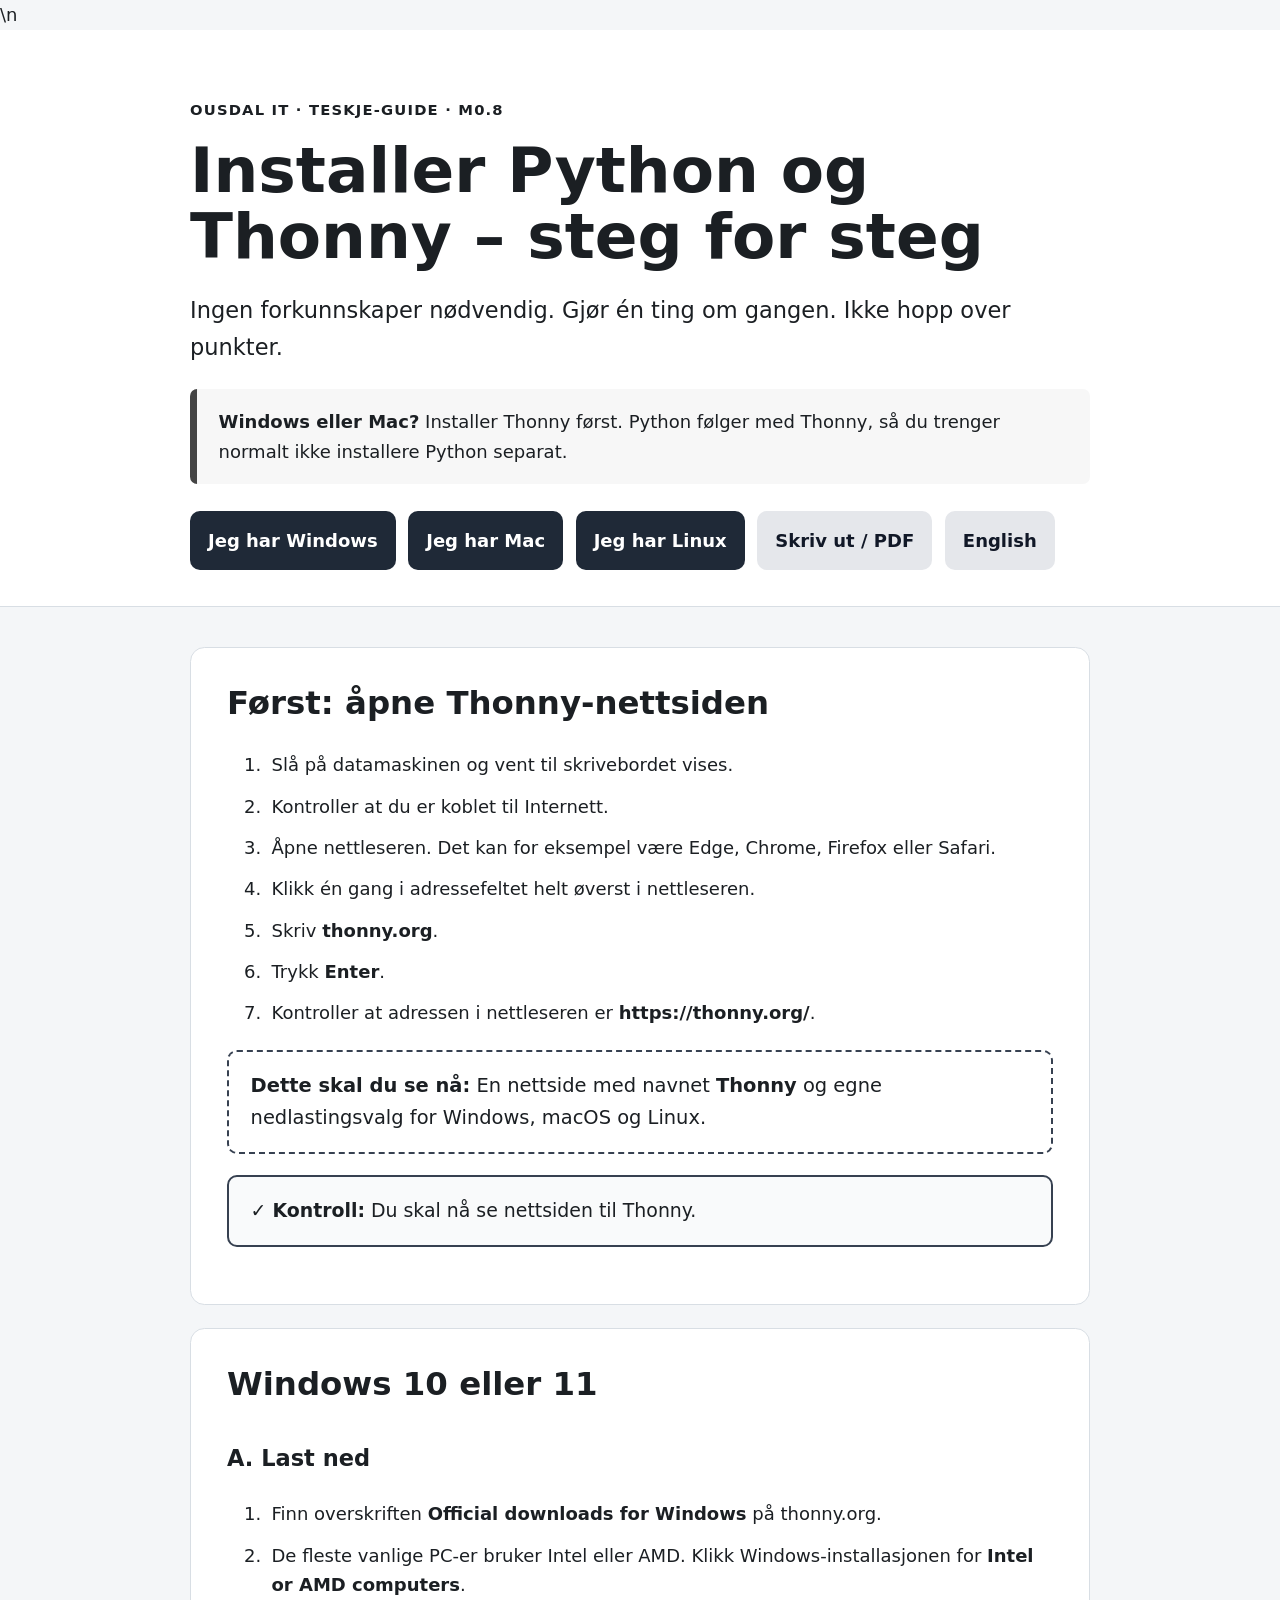
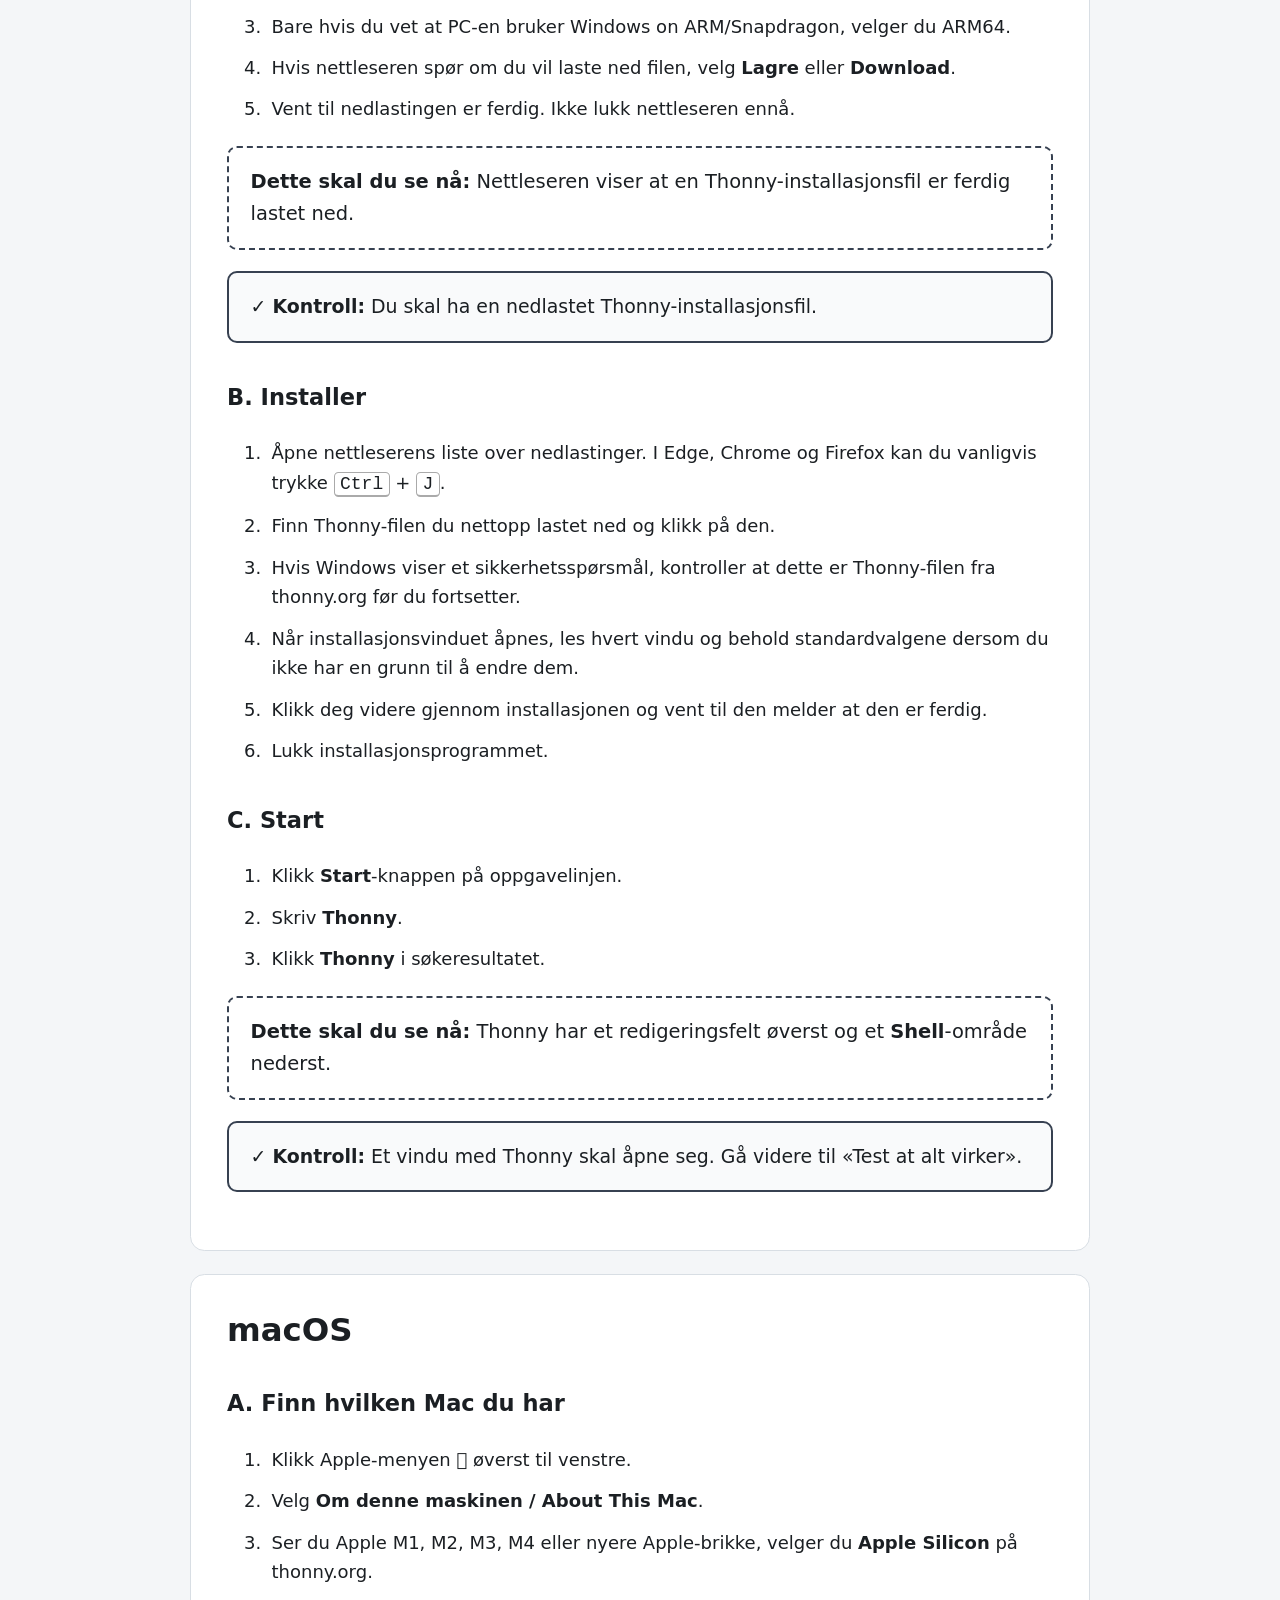
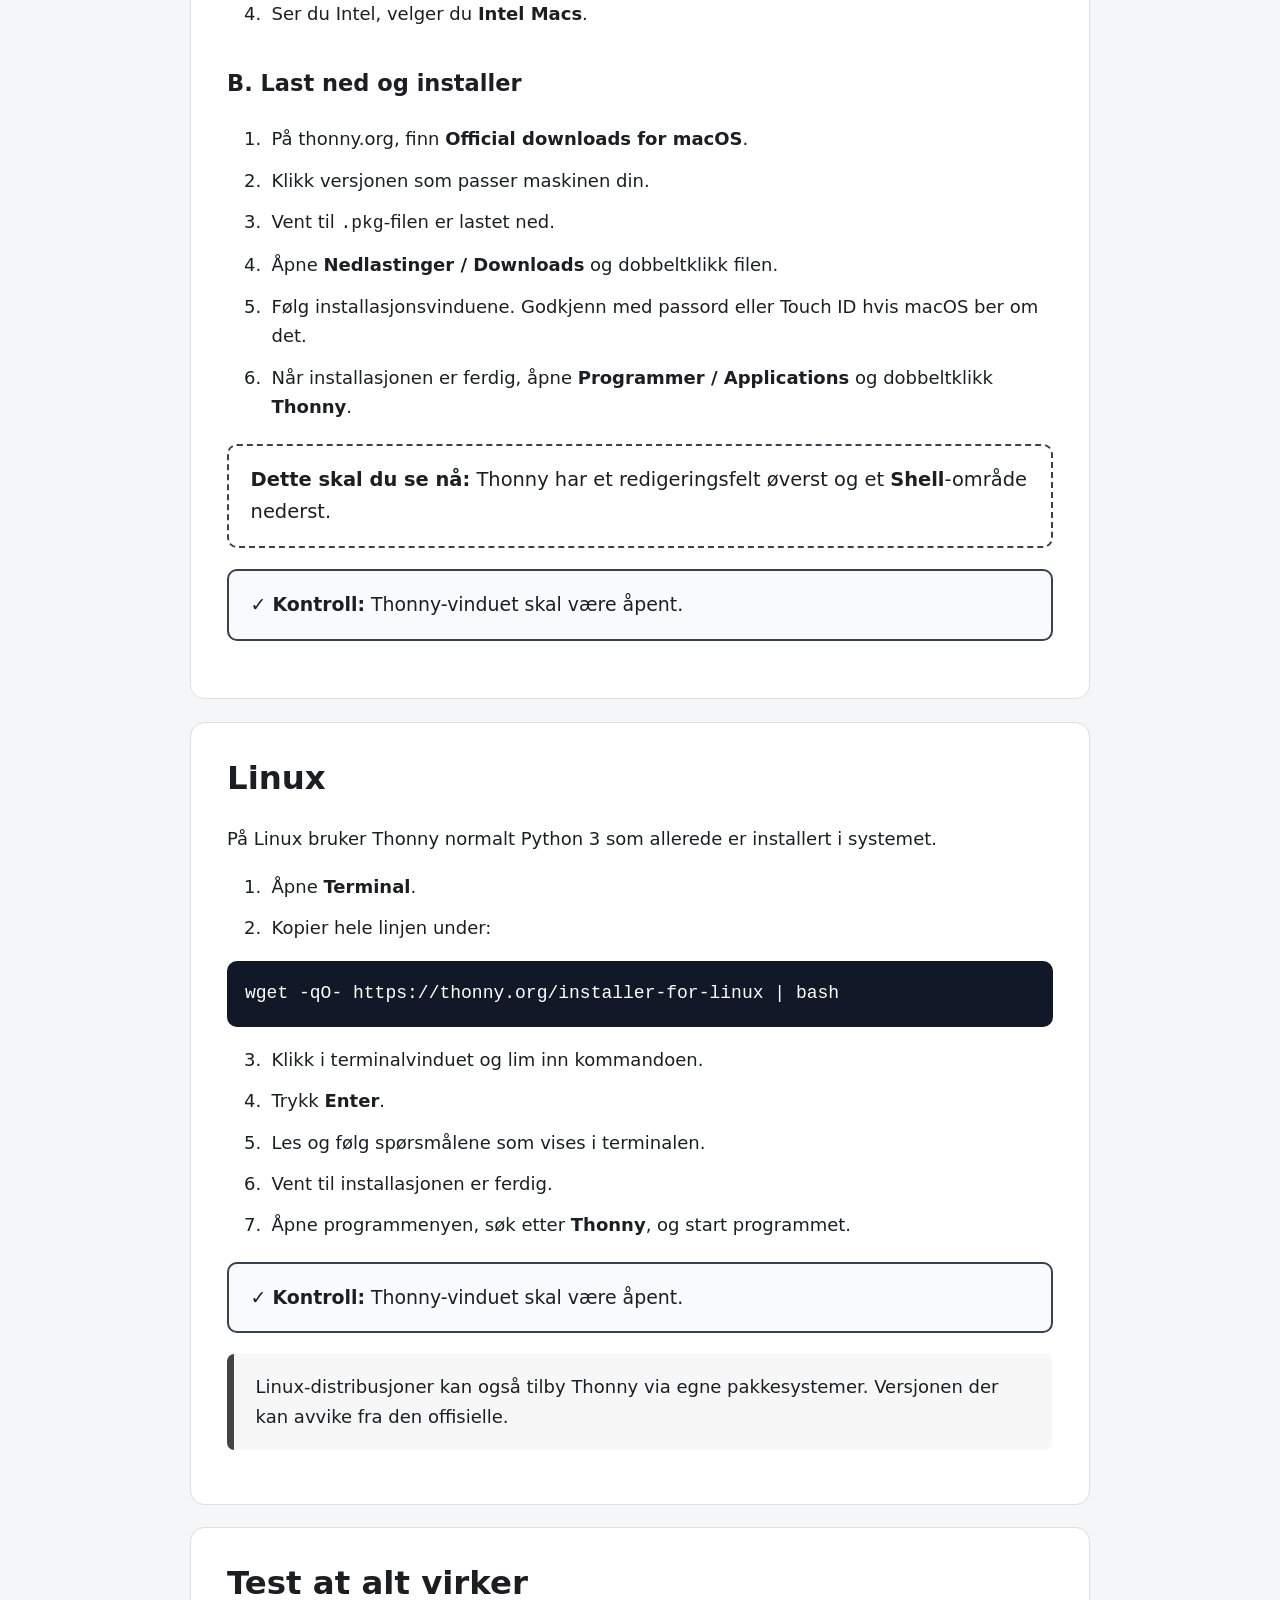
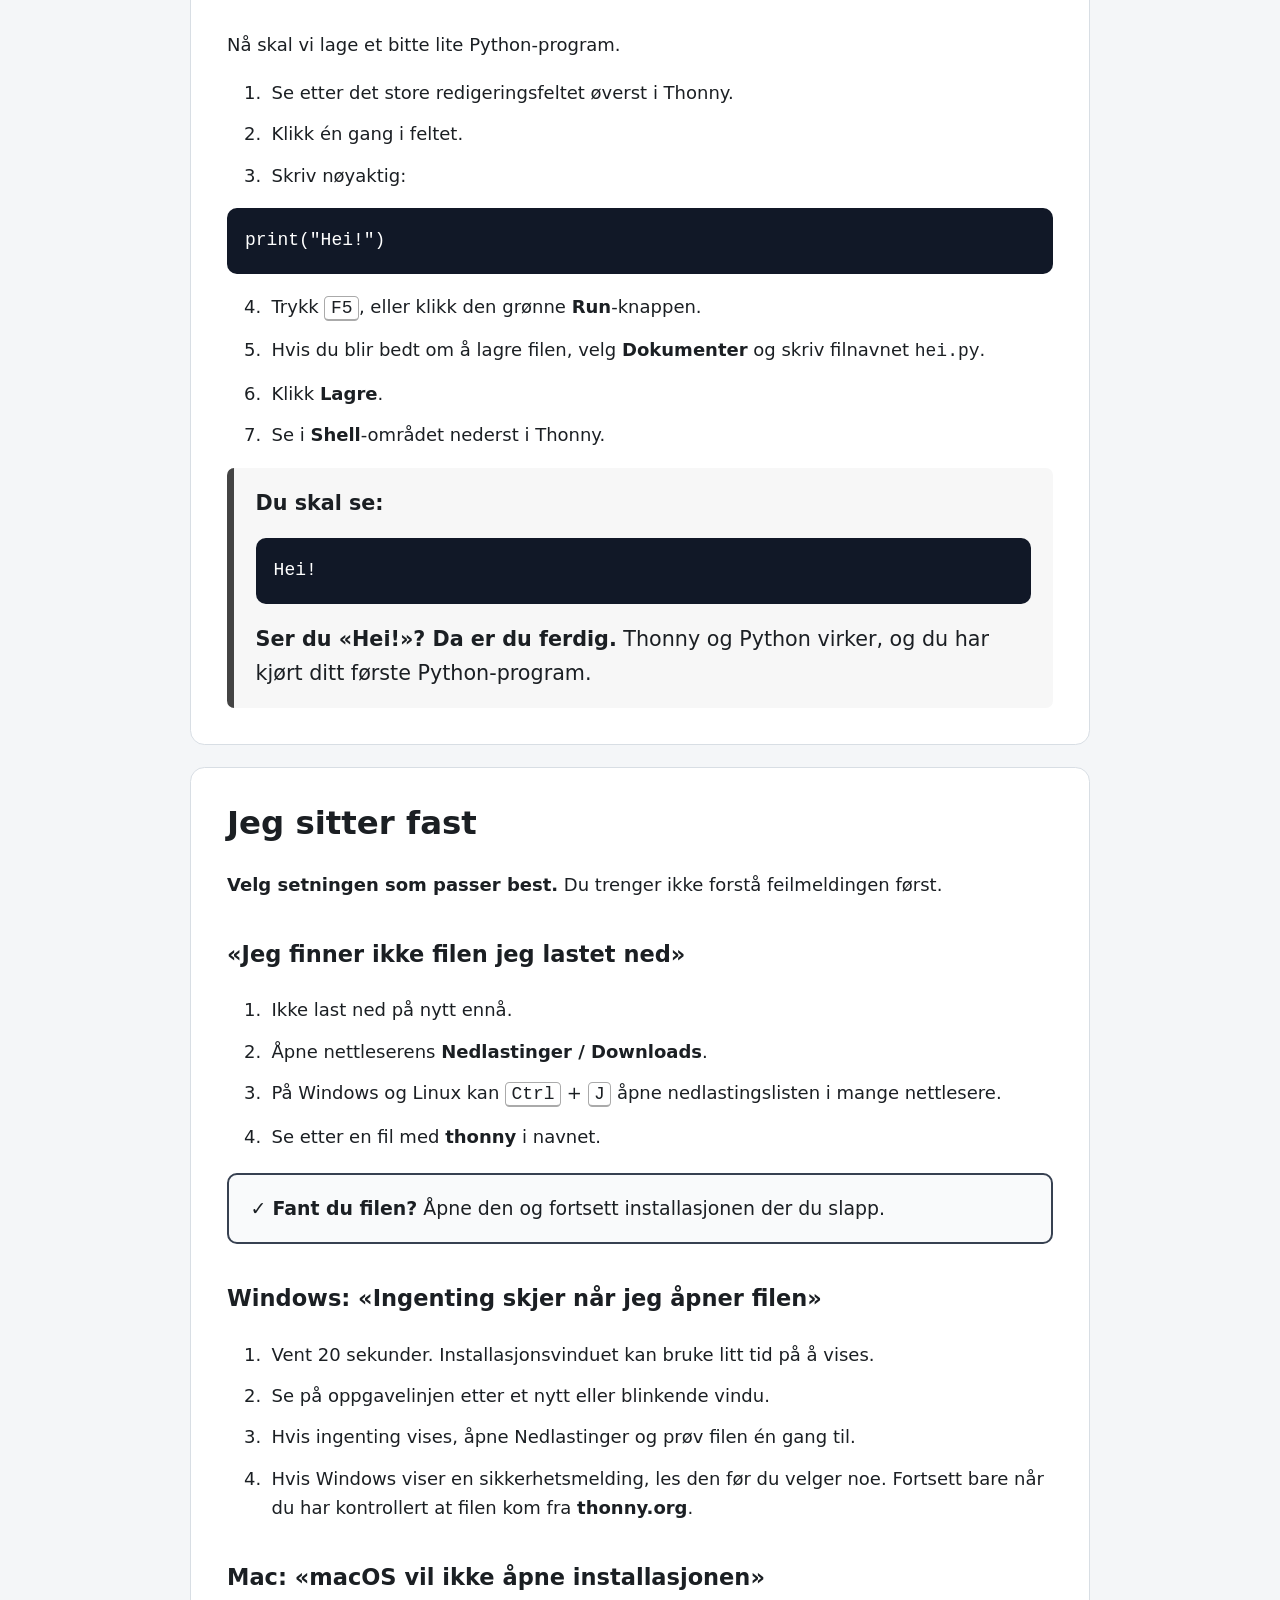
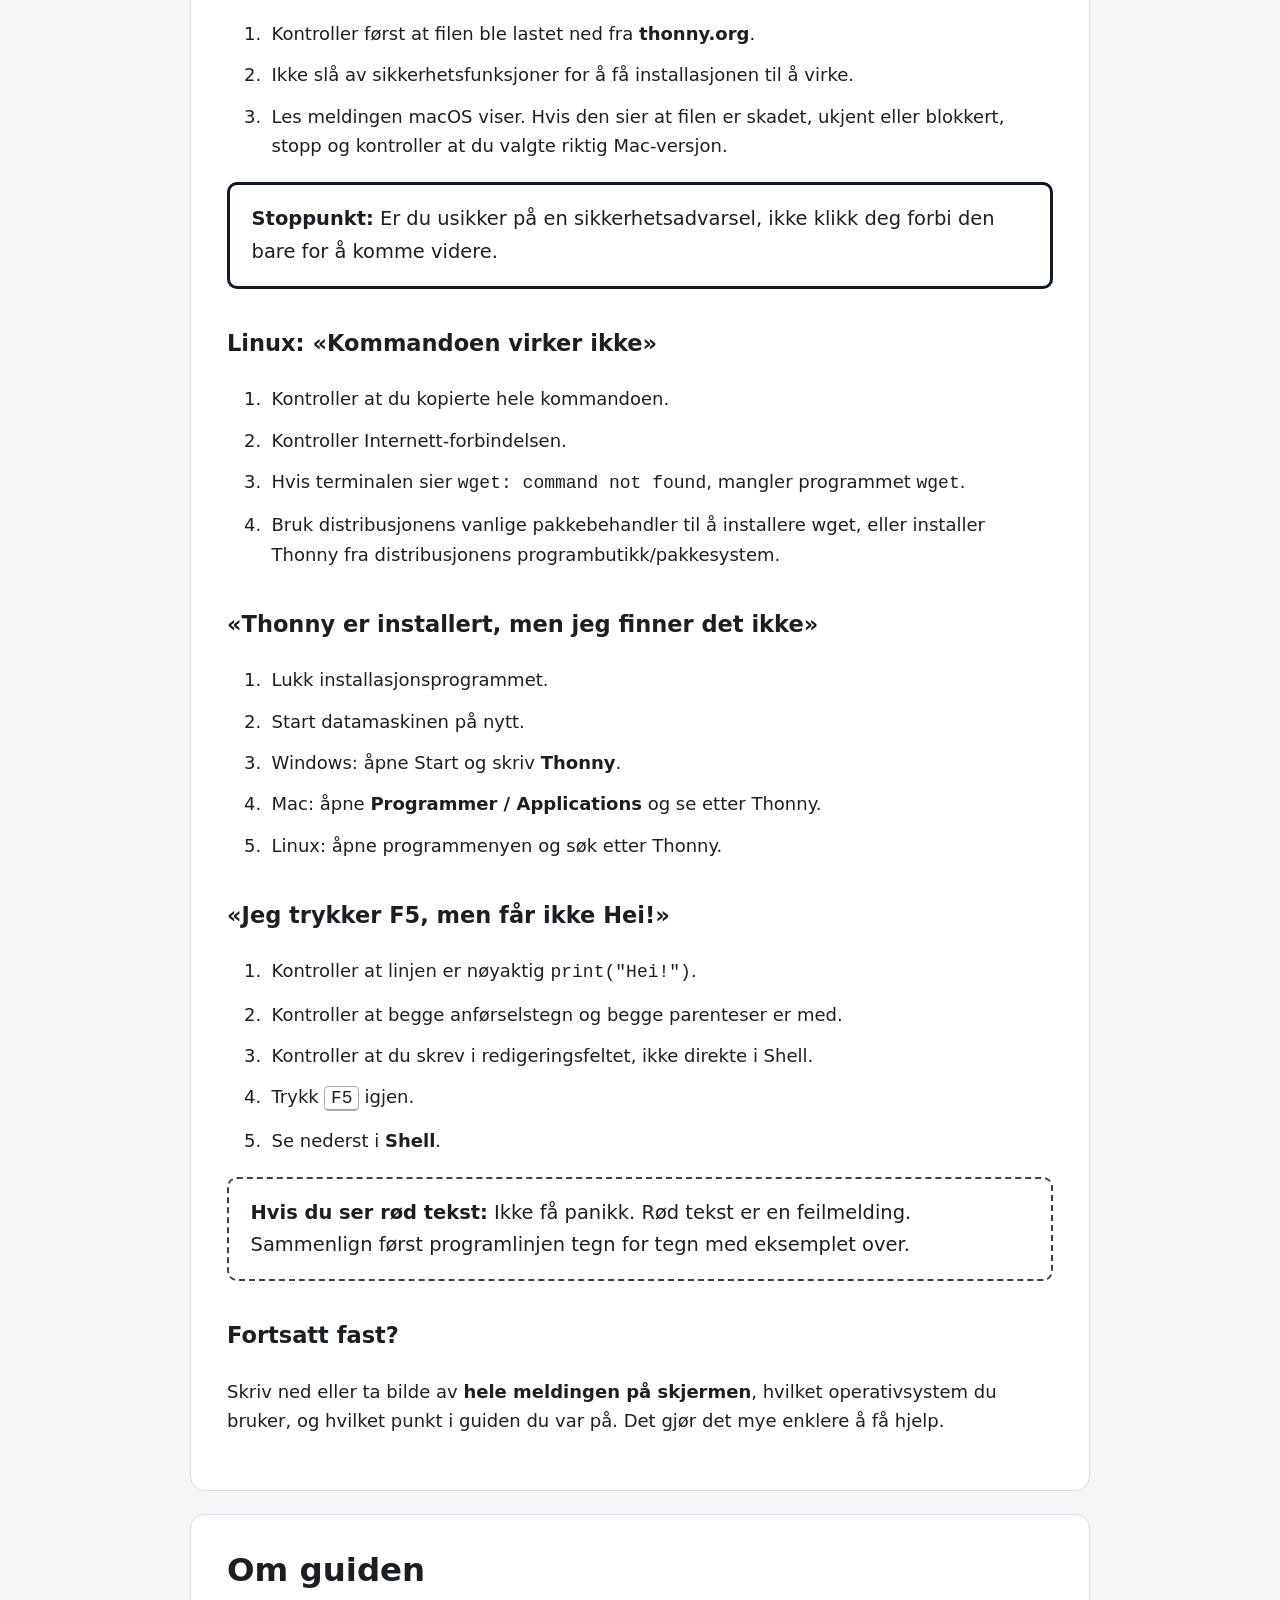
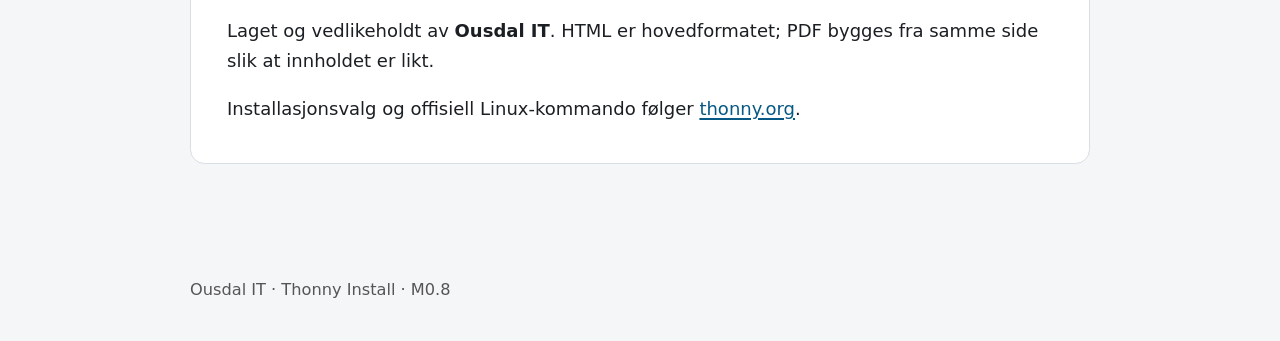
==== commit 7886800b: "M0.8: link Norwegian guide to English edition" ====
--- a/index.html
+++ b/index.html
@@ -8,11 +8,11 @@
 </head>
 <body>\n<a class="skip-link" href="#innhold">Hopp til innholdet</a>
 <header class="hero"><div class="wrap">
-<p class="eyebrow">OUSDAL IT · TESKJE-GUIDE · M0.5</p>
+<p class="eyebrow">OUSDAL IT · TESKJE-GUIDE · M0.8</p>
 <h1>Installer Python og Thonny – steg for steg</h1>
 <p class="lead">Ingen forkunnskaper nødvendig. Gjør én ting om gangen. Ikke hopp over punkter.</p>
 <div class="important"><strong>Windows eller Mac?</strong> Installer Thonny først. Python følger med Thonny, så du trenger normalt ikke installere Python separat.</div>
-<nav class="actions no-print"><a class="button" href="#windows">Jeg har Windows</a><a class="button" href="#mac">Jeg har Mac</a><a class="button" href="#linux">Jeg har Linux</a><button class="button secondary" onclick="window.print()">Skriv ut / PDF</button></nav>
+<nav class="actions no-print"><a class="button" href="#windows">Jeg har Windows</a><a class="button" href="#mac">Jeg har Mac</a><a class="button" href="#linux">Jeg har Linux</a><button class="button secondary" onclick="window.print()">Skriv ut / PDF</button><a class="button secondary" href="en/">English</a></nav>
 </div></header>
 <main id="innhold" class="wrap" tabindex="-1">
 <section class="card"><h2>Først: åpne Thonny-nettsiden</h2><ol>
@@ -92,5 +92,5 @@
 </section>
 
 <section class="card compact"><h2>Om guiden</h2><p>Laget og vedlikeholdt av <strong>Ousdal IT</strong>. HTML er hovedformatet; PDF bygges fra samme side slik at innholdet er likt.</p><p>Installasjonsvalg og offisiell Linux-kommando følger <a href="https://thonny.org/">thonny.org</a>.</p></section>
-</main><footer><div class="wrap">Ousdal IT · Thonny Install · M0.5</div></footer>
+</main><footer><div class="wrap">Ousdal IT · Thonny Install · M0.8</div></footer>
 </body></html>
--- a/style.css
+++ b/style.css
@@ -69,3 +69,18 @@
 @media (prefers-reduced-motion: reduce) { html { scroll-behavior: auto; } }
 @media (max-width: 600px) { .actions .button { width: 100%; } }
 @media print { .skip-link { display: none; } .look { break-inside: avoid; } p, li { max-width: none; } }
+
+.stop { margin: 1.2rem 0; padding: 1rem 1.2rem; border: 3px solid #111827; border-radius: .55rem; background: #fff; font-size: 1.08rem; }
+@media print { .stop { break-inside: avoid; } }
+
+/* M0.7: print/PDF pagination */
+@media print {
+  h1, h2, h3 { break-after: avoid-page; page-break-after: avoid; }
+  pre, .important, .note, .success, .check, .look, .stop {
+    break-inside: avoid-page;
+    page-break-inside: avoid;
+  }
+  li { break-inside: avoid-page; page-break-inside: avoid; }
+  h3 + ol, h3 + p { break-before: avoid-page; page-break-before: avoid; }
+  .card { orphans: 3; widows: 3; }
+}
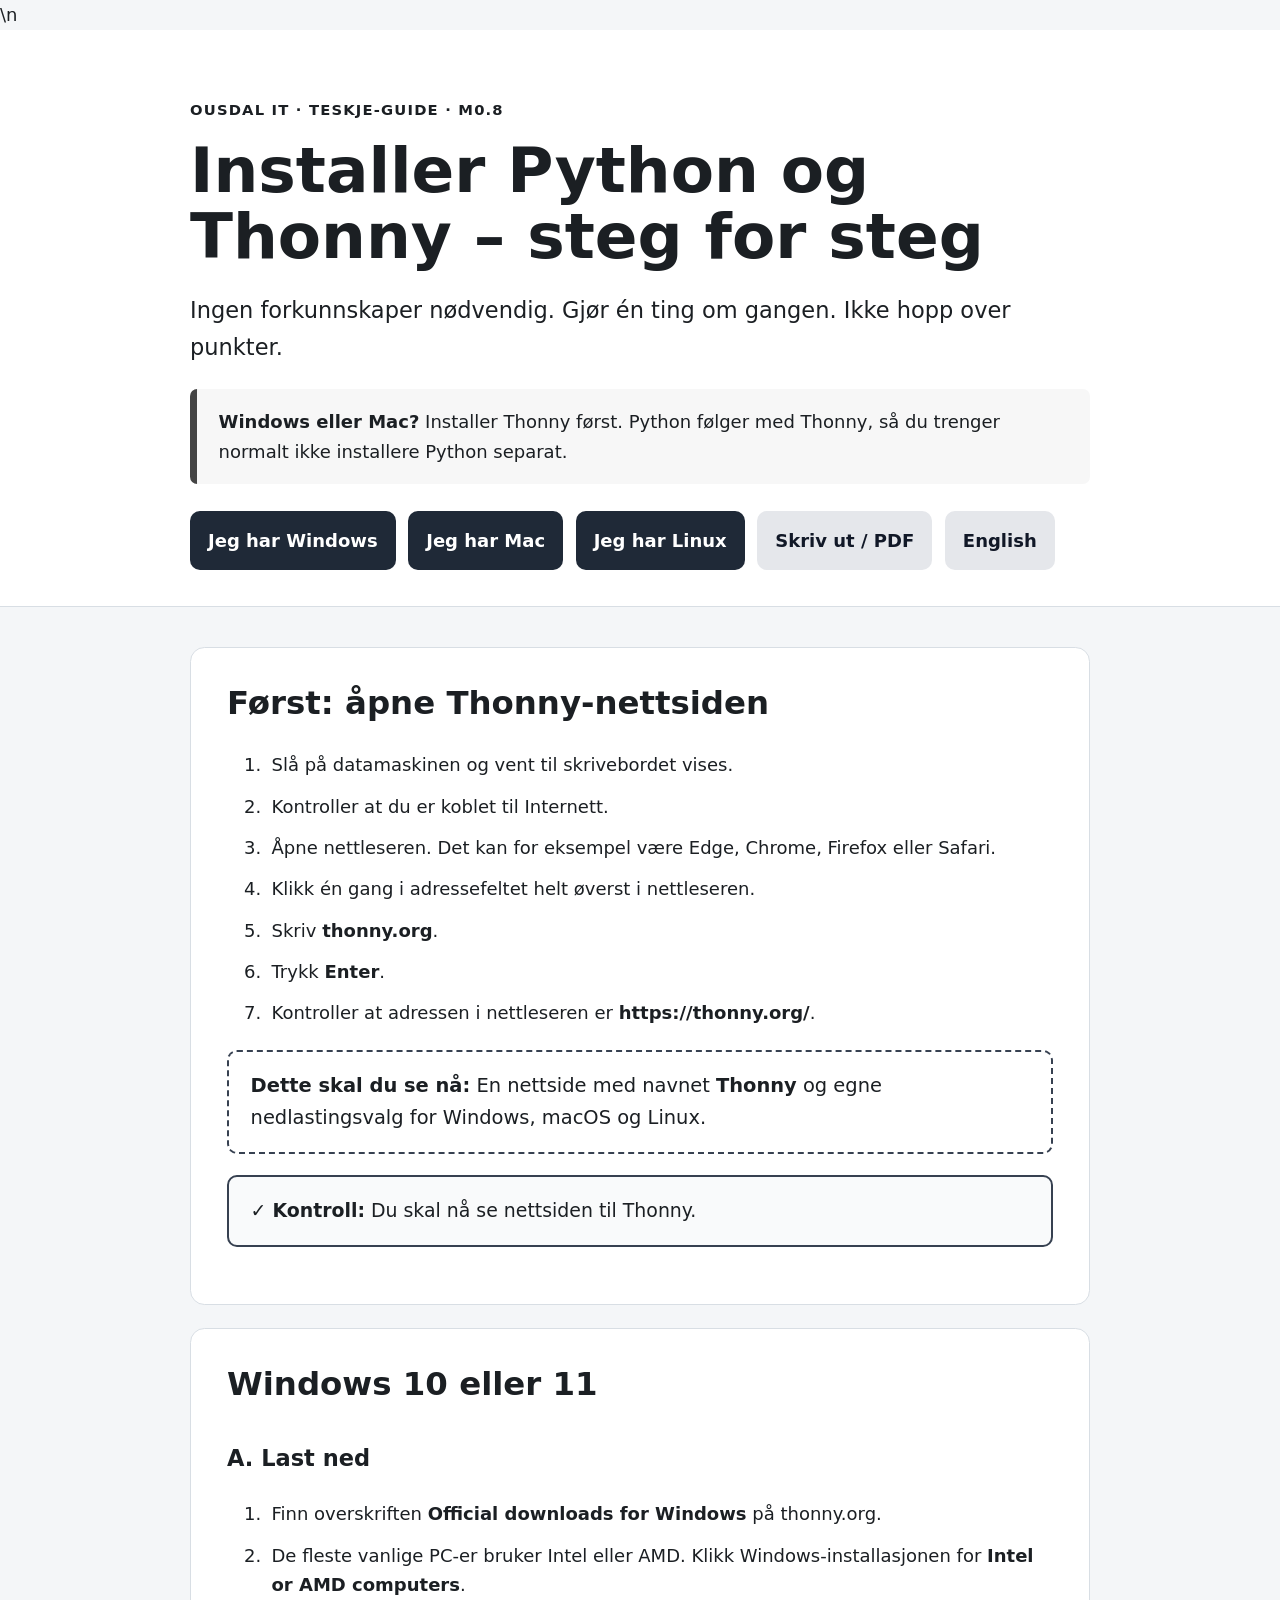
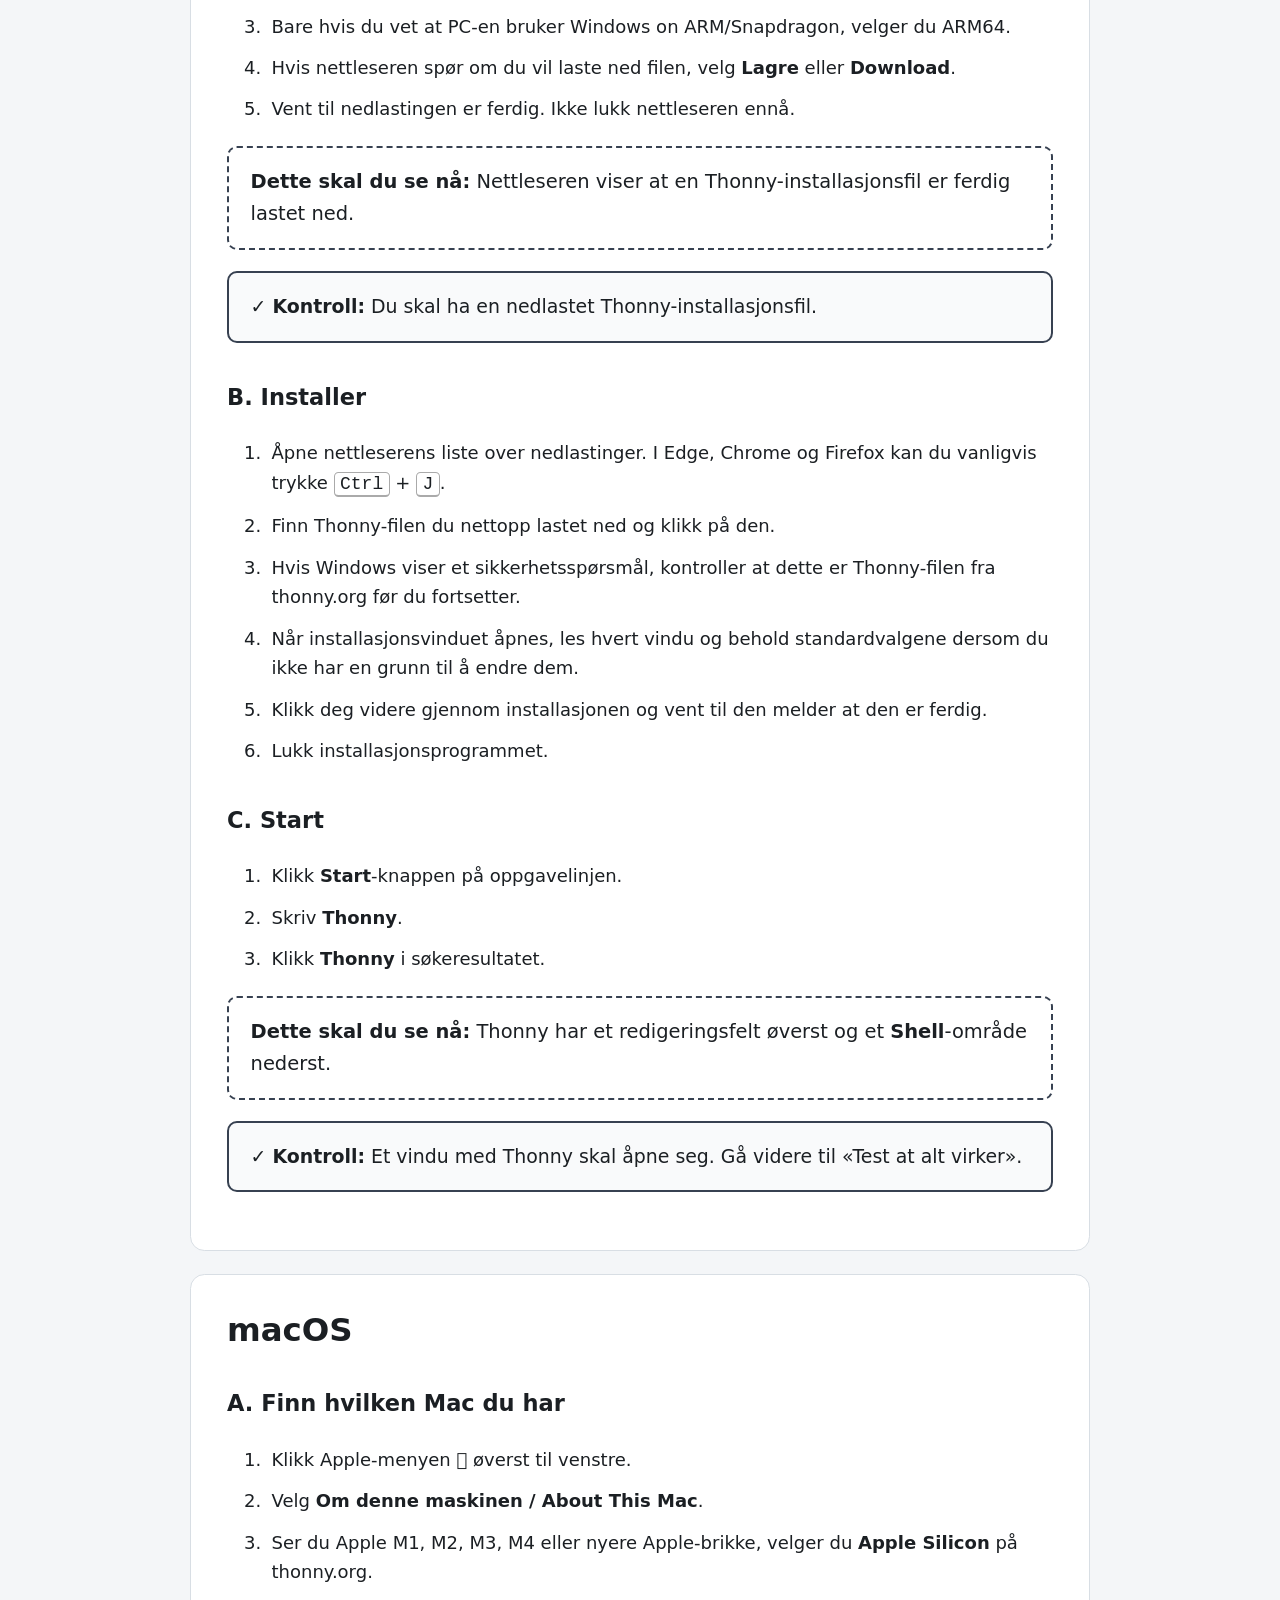
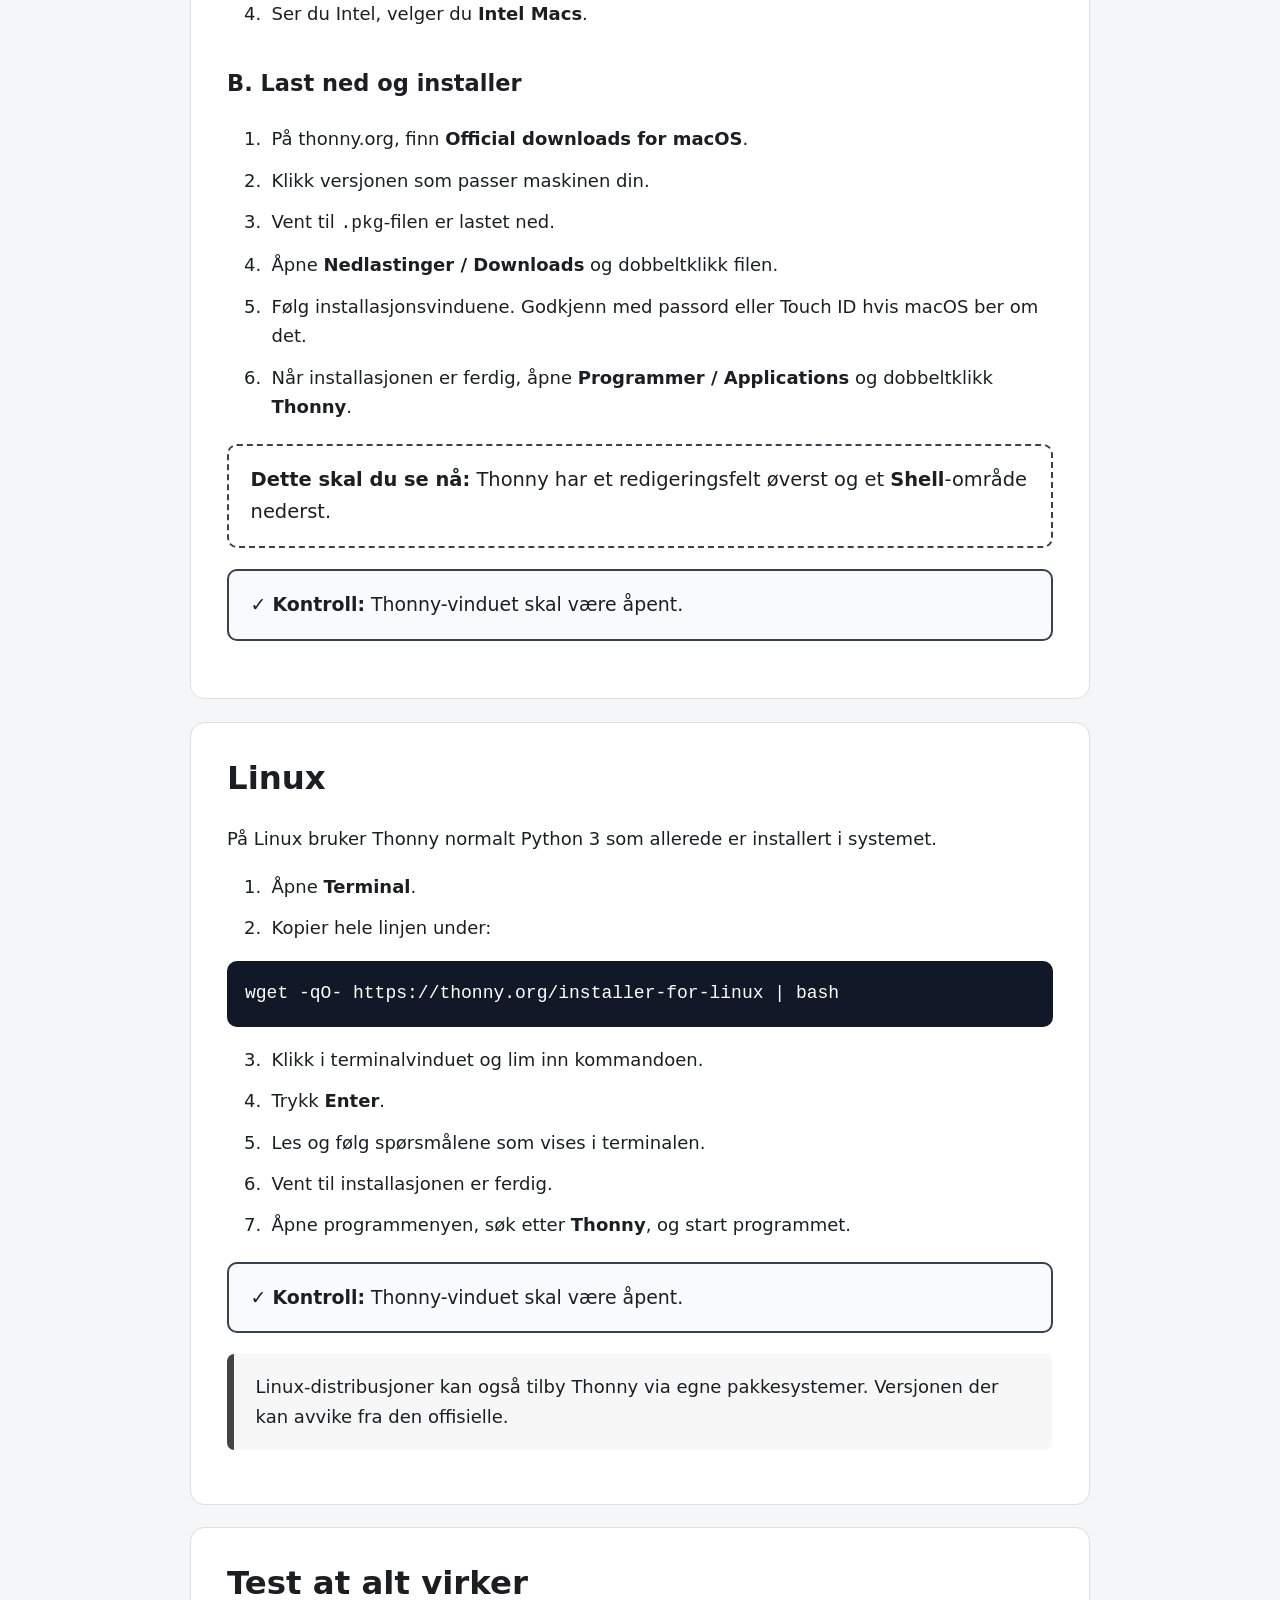
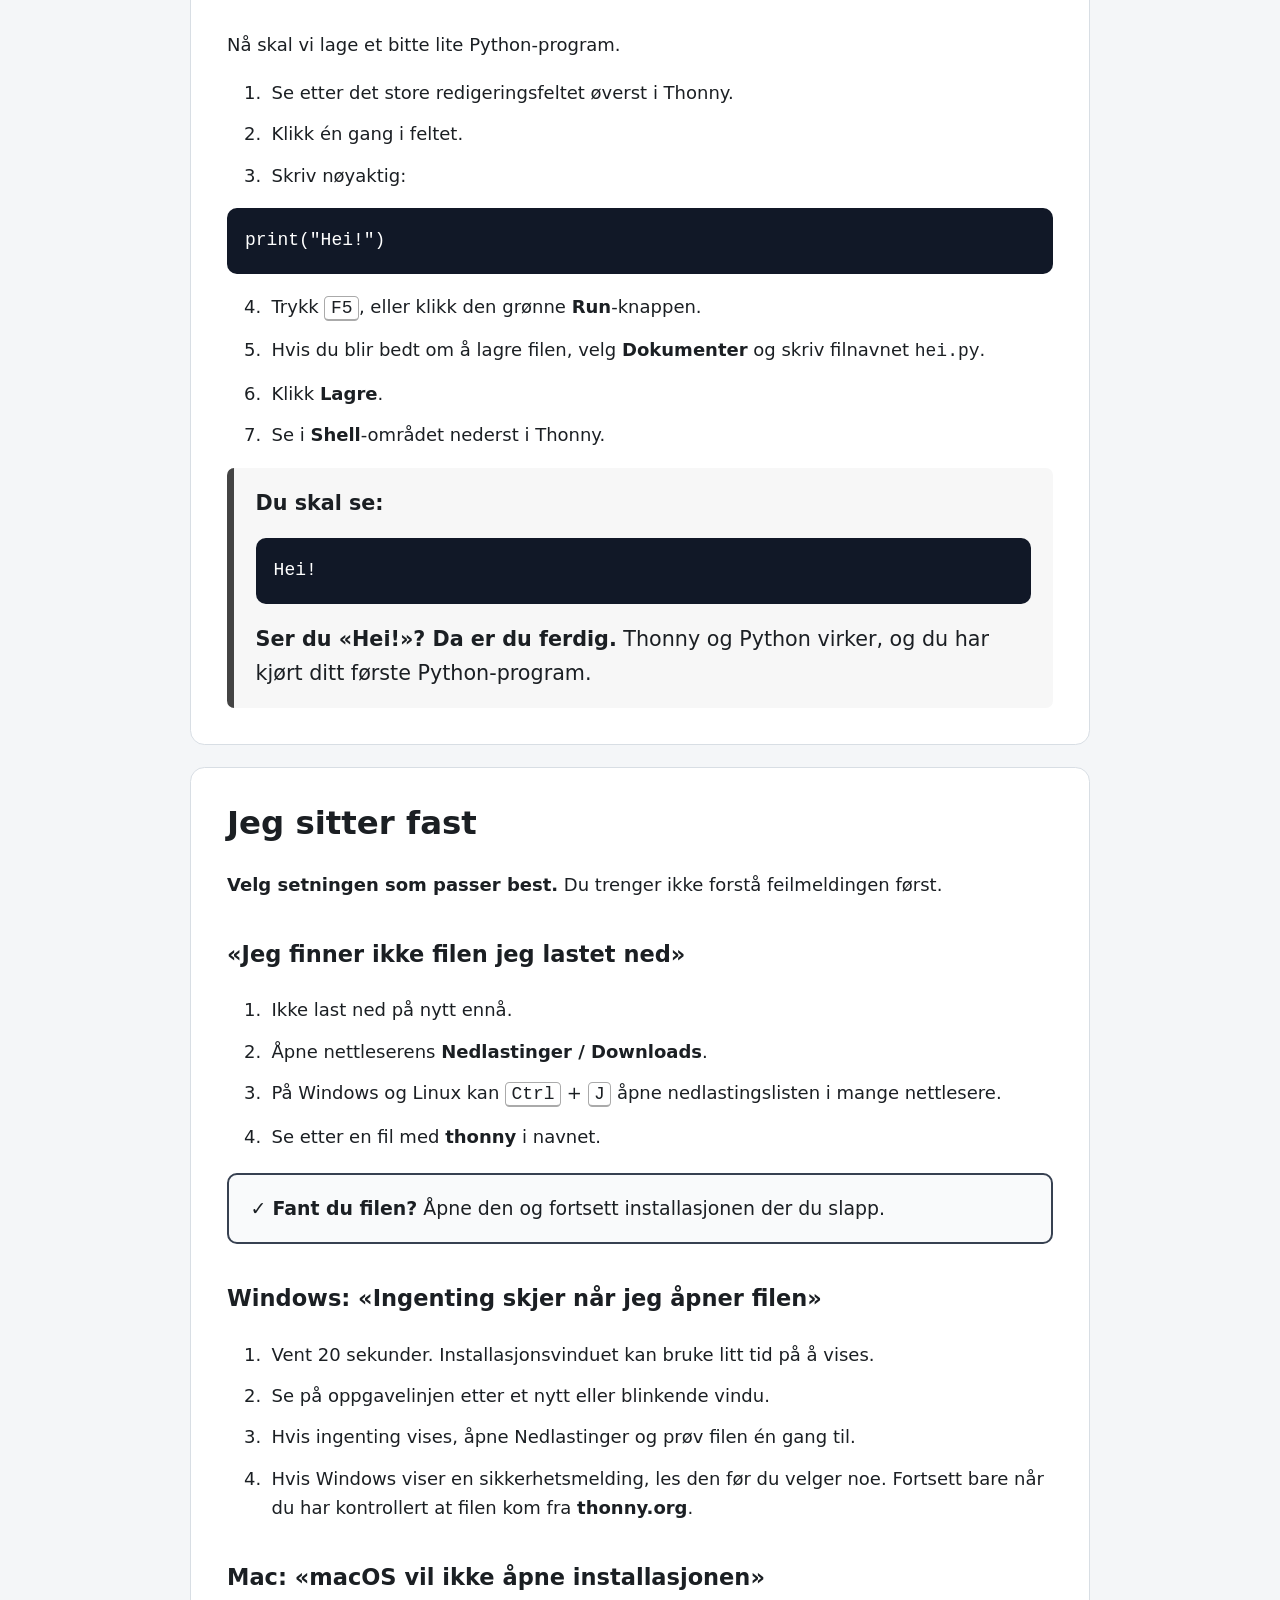
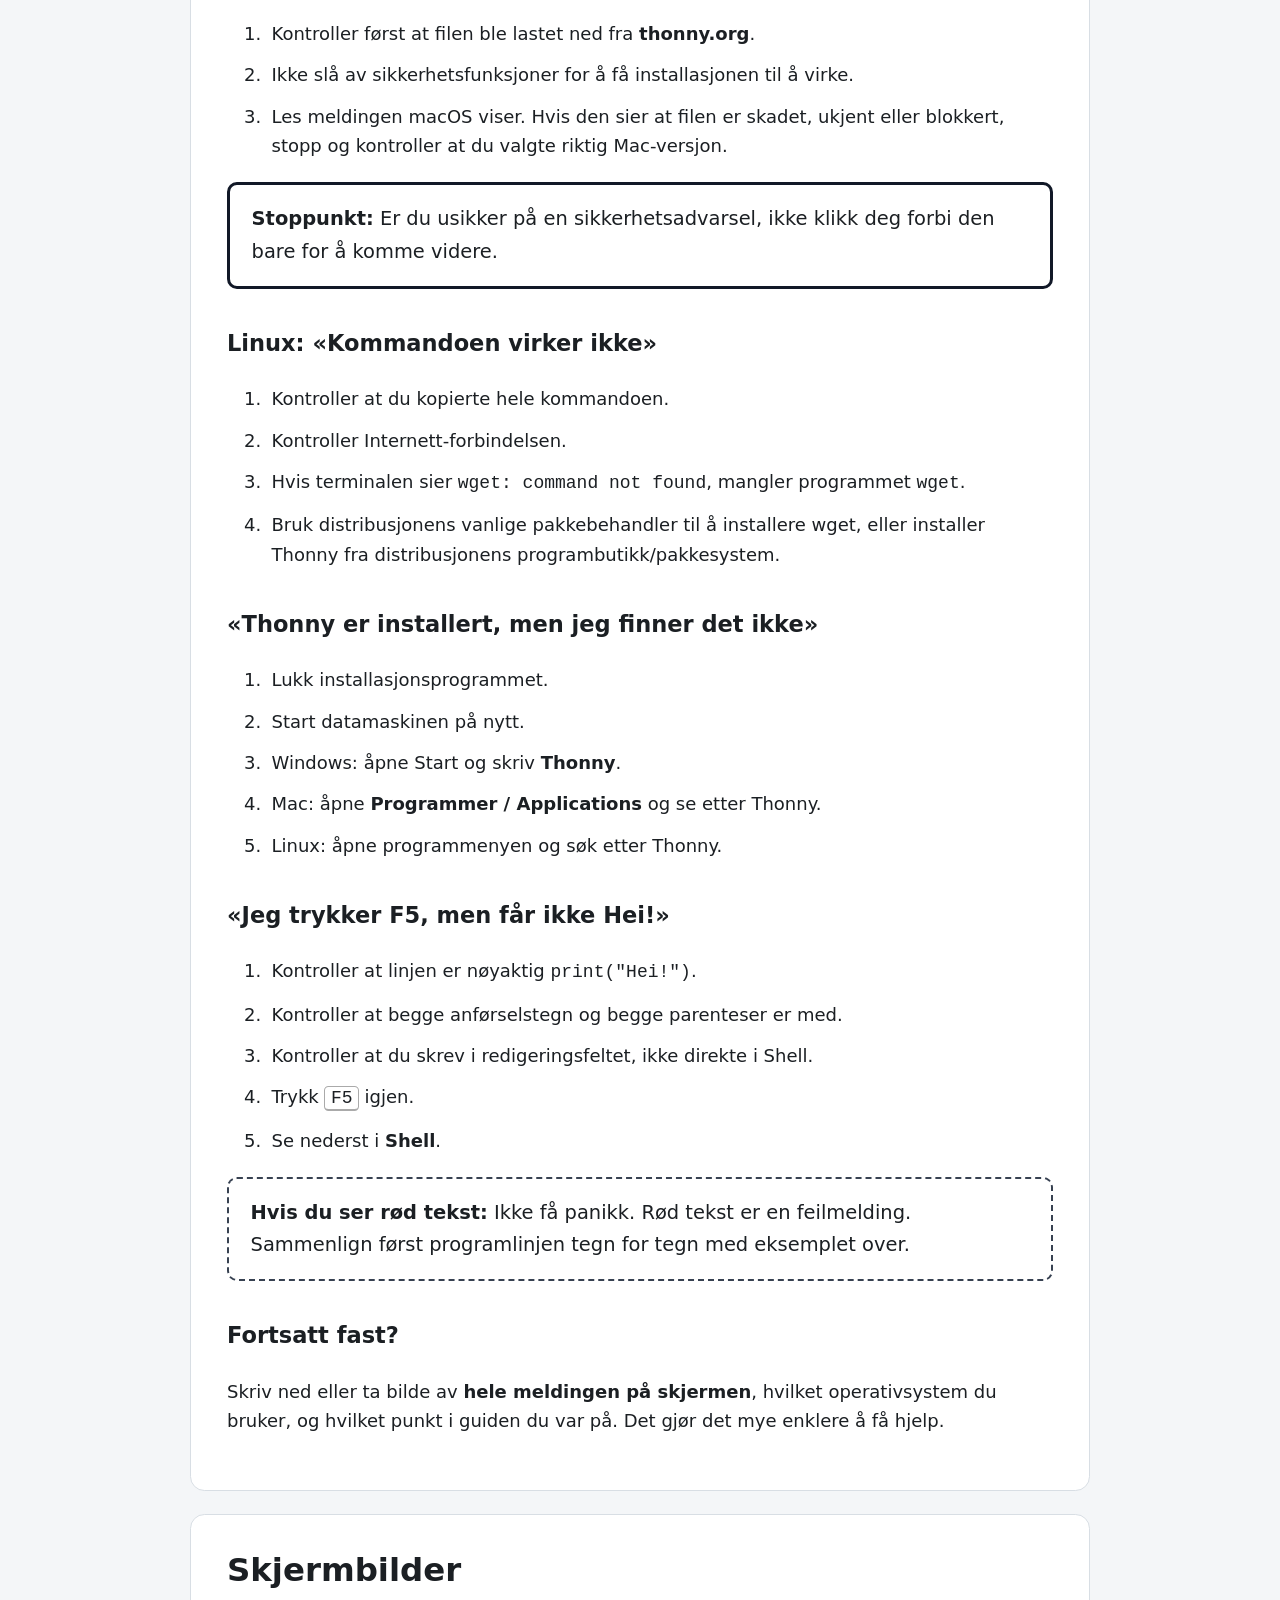
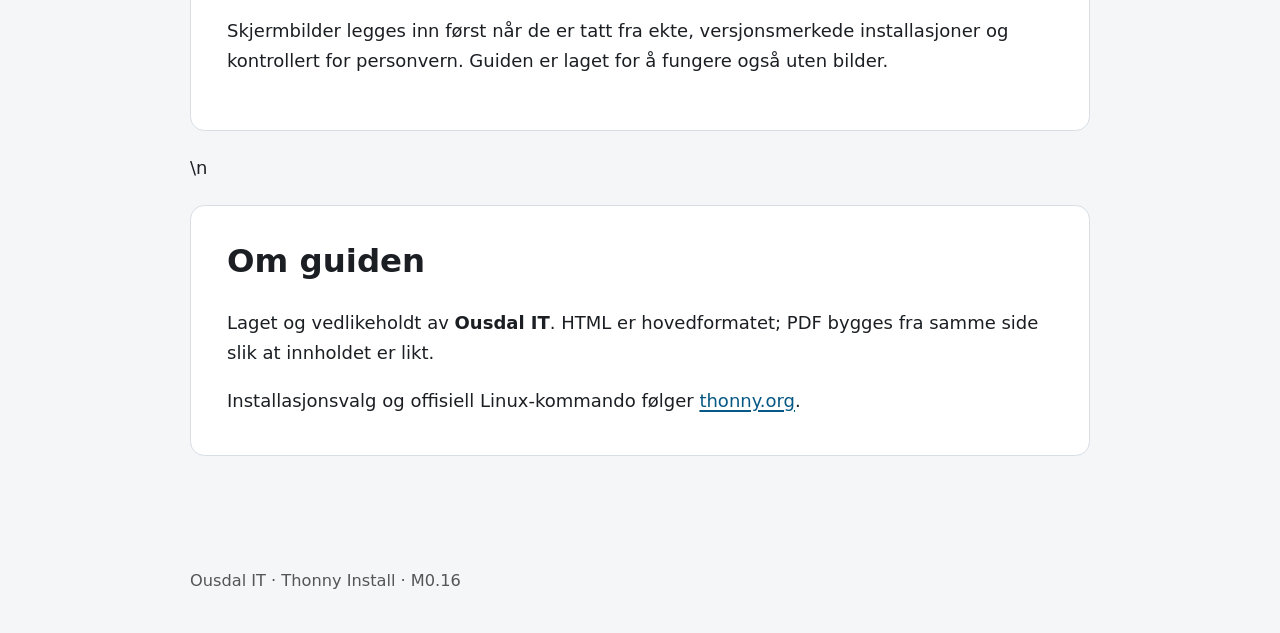
==== commit 12ac8b85: "M0.16: document screenshot verification policy" ====
--- a/index.html
+++ b/index.html
@@ -91,6 +91,6 @@
 <p>Skriv ned eller ta bilde av <strong>hele meldingen på skjermen</strong>, hvilket operativsystem du bruker, og hvilket punkt i guiden du var på. Det gjør det mye enklere å få hjelp.</p>
 </section>
 
-<section class="card compact"><h2>Om guiden</h2><p>Laget og vedlikeholdt av <strong>Ousdal IT</strong>. HTML er hovedformatet; PDF bygges fra samme side slik at innholdet er likt.</p><p>Installasjonsvalg og offisiell Linux-kommando følger <a href="https://thonny.org/">thonny.org</a>.</p></section>
-</main><footer><div class="wrap">Ousdal IT · Thonny Install · M0.8</div></footer>
+<section class="card screenshot-note no-print"><h2>Skjermbilder</h2><p>Skjermbilder legges inn først når de er tatt fra ekte, versjonsmerkede installasjoner og kontrollert for personvern. Guiden er laget for å fungere også uten bilder.</p></section>\n<section class="card compact"><h2>Om guiden</h2><p>Laget og vedlikeholdt av <strong>Ousdal IT</strong>. HTML er hovedformatet; PDF bygges fra samme side slik at innholdet er likt.</p><p>Installasjonsvalg og offisiell Linux-kommando følger <a href="https://thonny.org/">thonny.org</a>.</p></section>
+</main><footer><div class="wrap">Ousdal IT · Thonny Install · M0.16</div></footer>
 </body></html>
--- a/style.css
+++ b/style.css
@@ -84,3 +84,26 @@
   h3 + ol, h3 + p { break-before: avoid-page; page-break-before: avoid; }
   .card { orphans: 3; widows: 3; }
 }
+
+
+/* M0.12: allow long cards to paginate while keeping local units together */
+@media print {
+  .card {
+    break-inside: auto;
+    page-break-inside: auto;
+    orphans: 3;
+    widows: 3;
+  }
+  h2 + p, h2 + ol, h2 + ul,
+  h3 + p, h3 + ol, h3 + ul {
+    break-before: avoid-page;
+    page-break-before: avoid;
+  }
+  pre code { white-space: pre-wrap; }
+}
+
+/* M0.13: keep the short final about card with preceding content when possible */
+@media print {
+  .card.compact { break-before: auto; page-break-before: auto; }
+  footer { display: none; }
+}
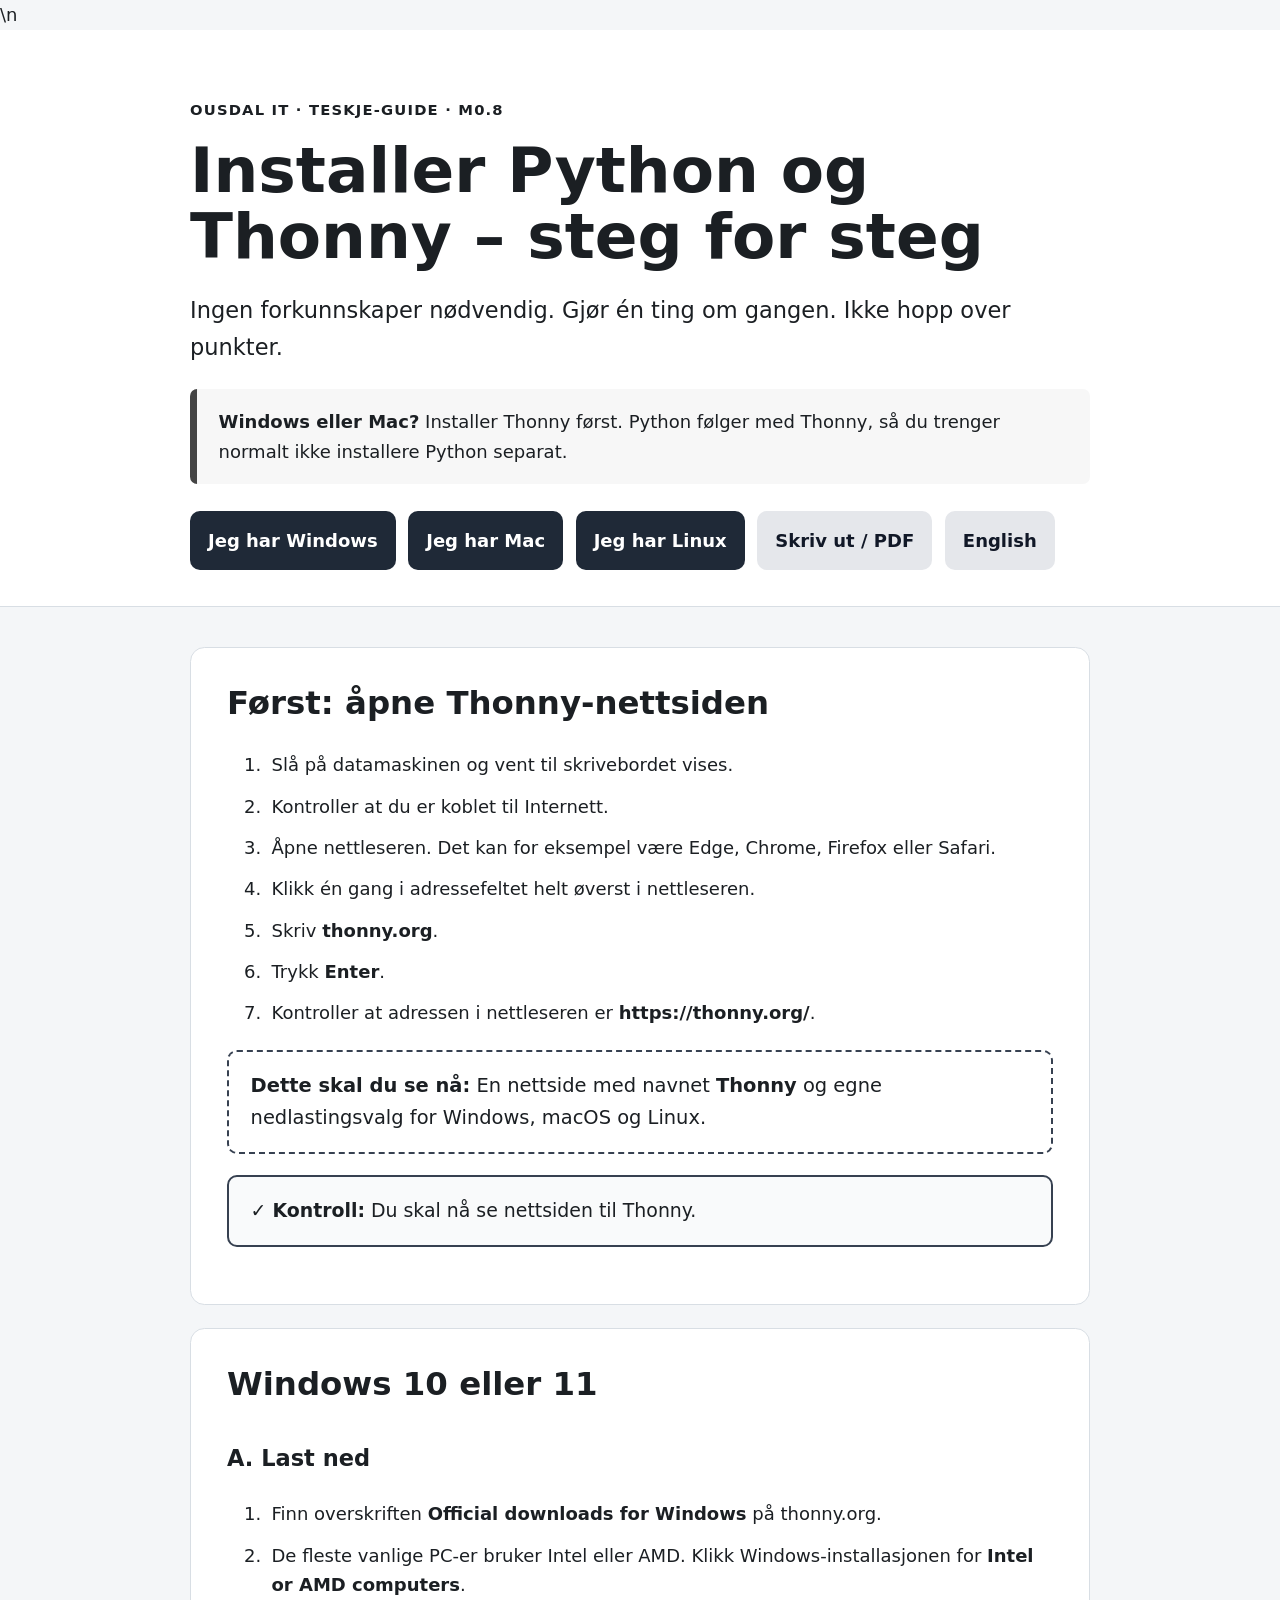
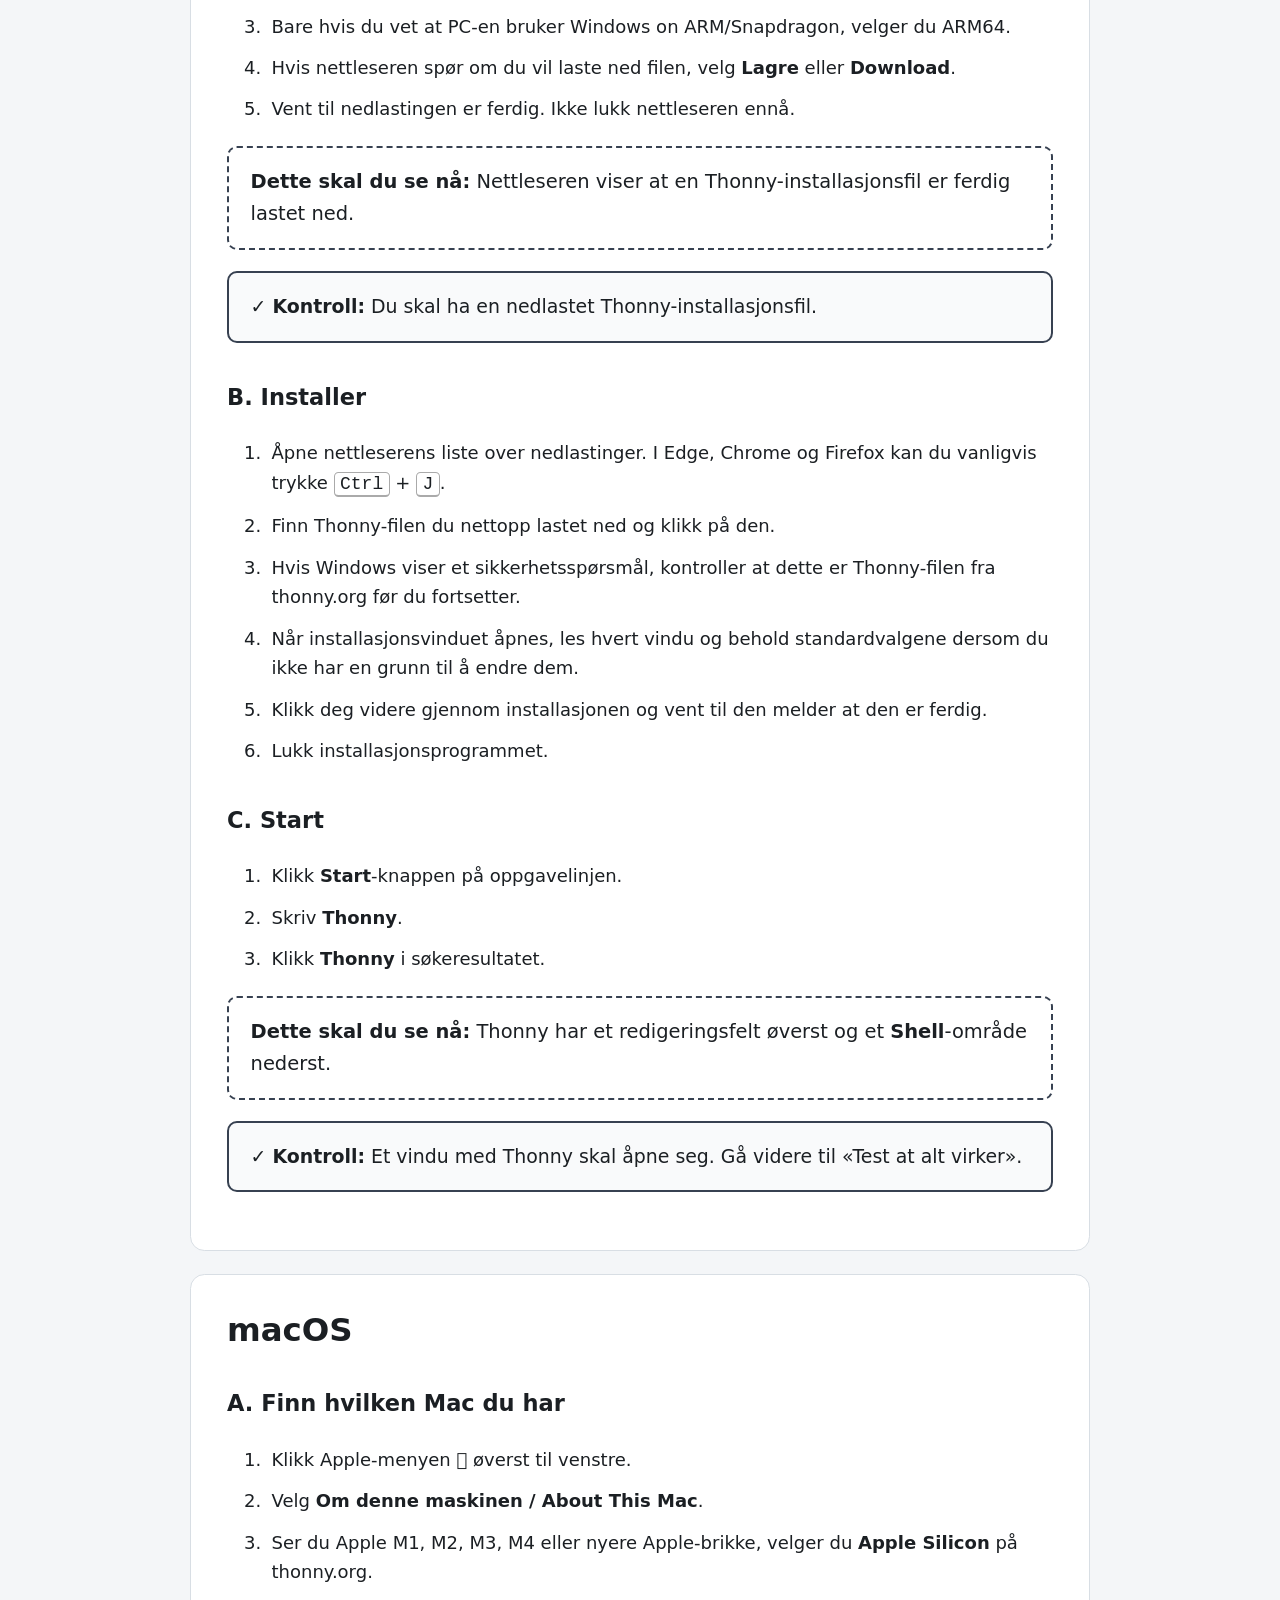
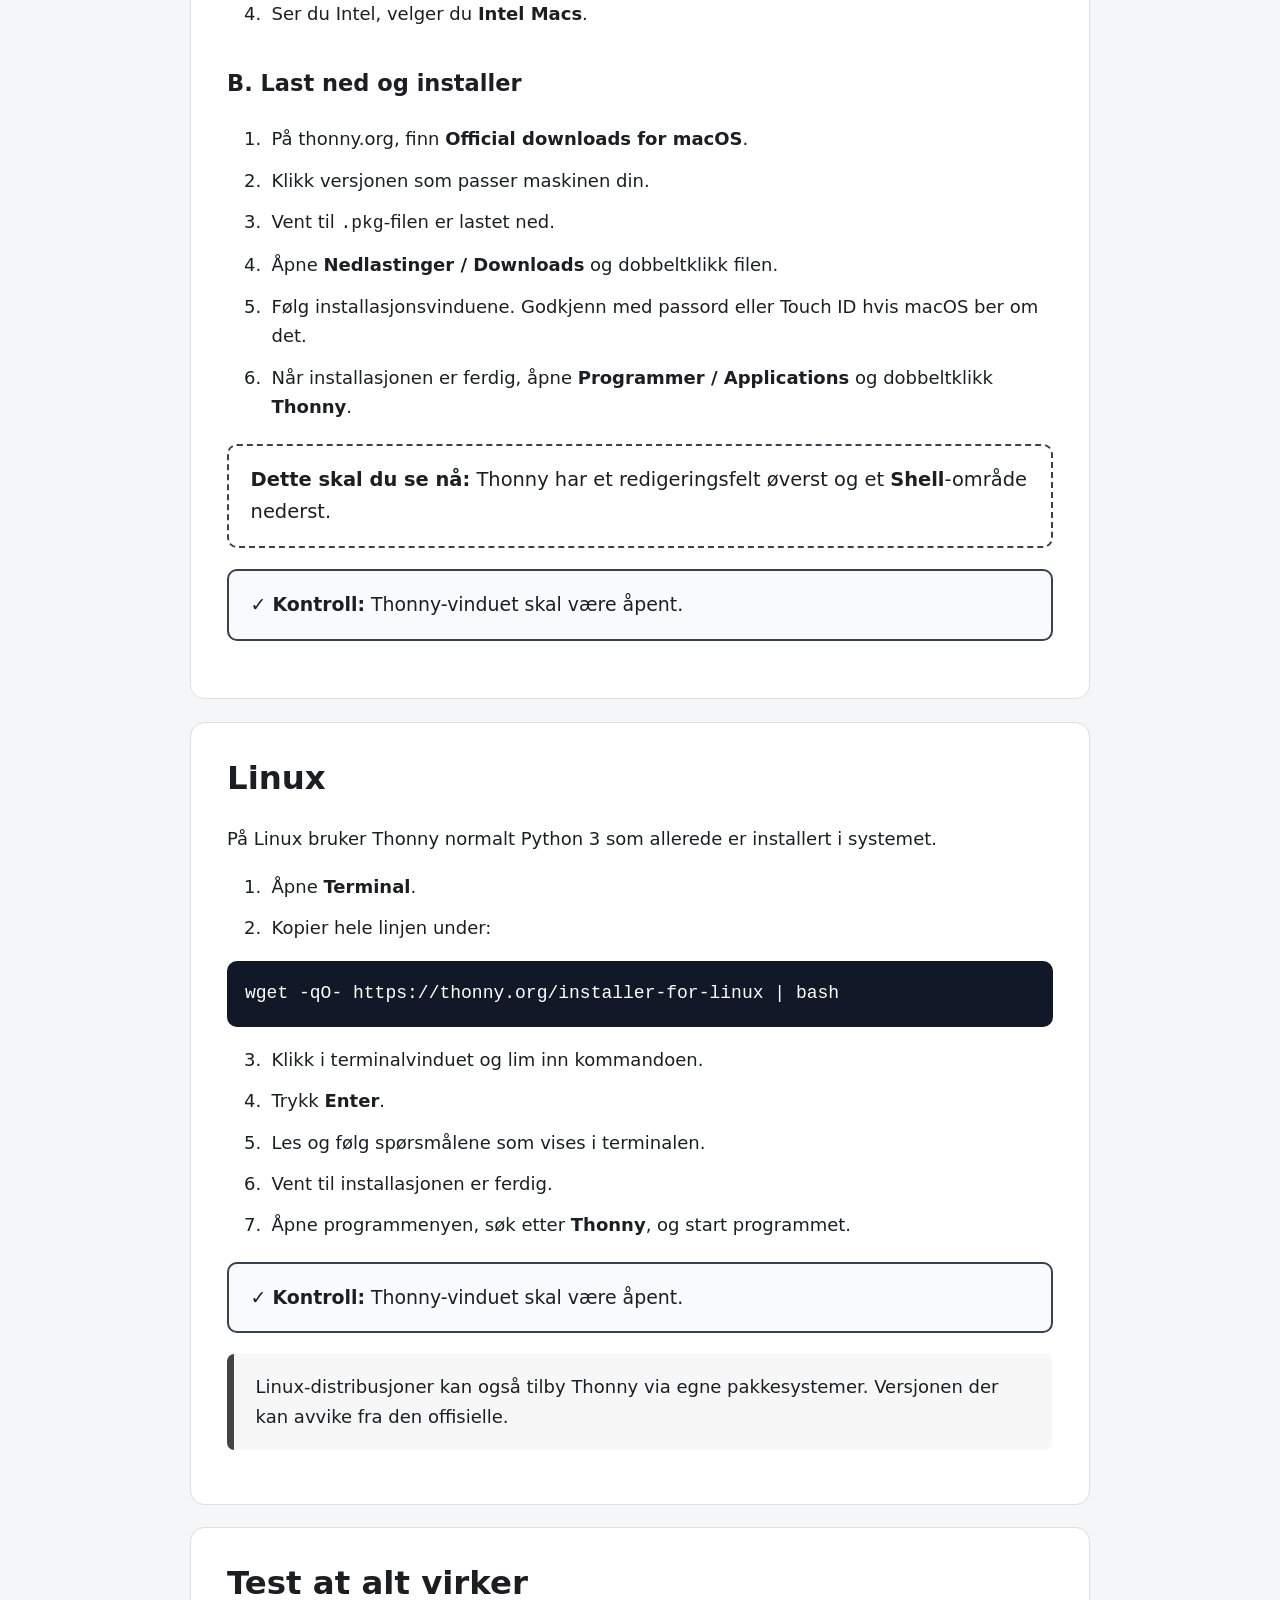
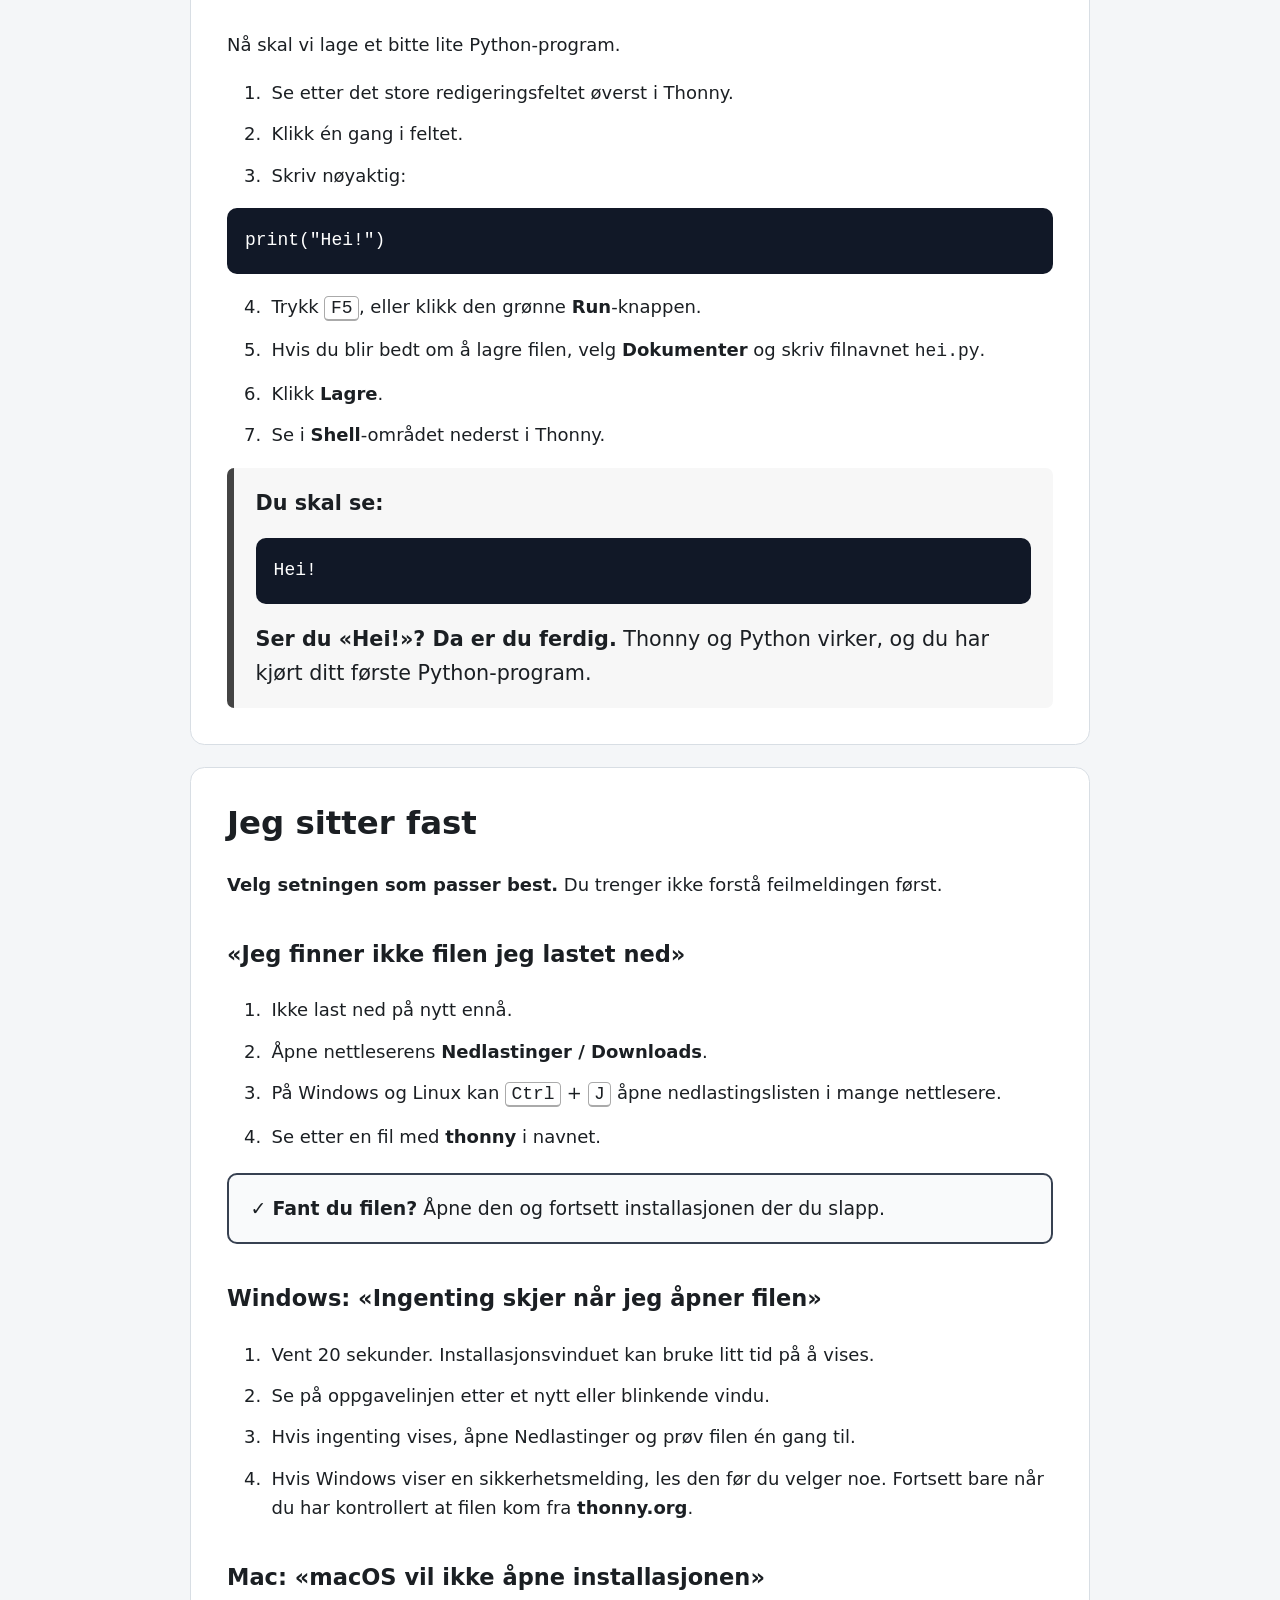
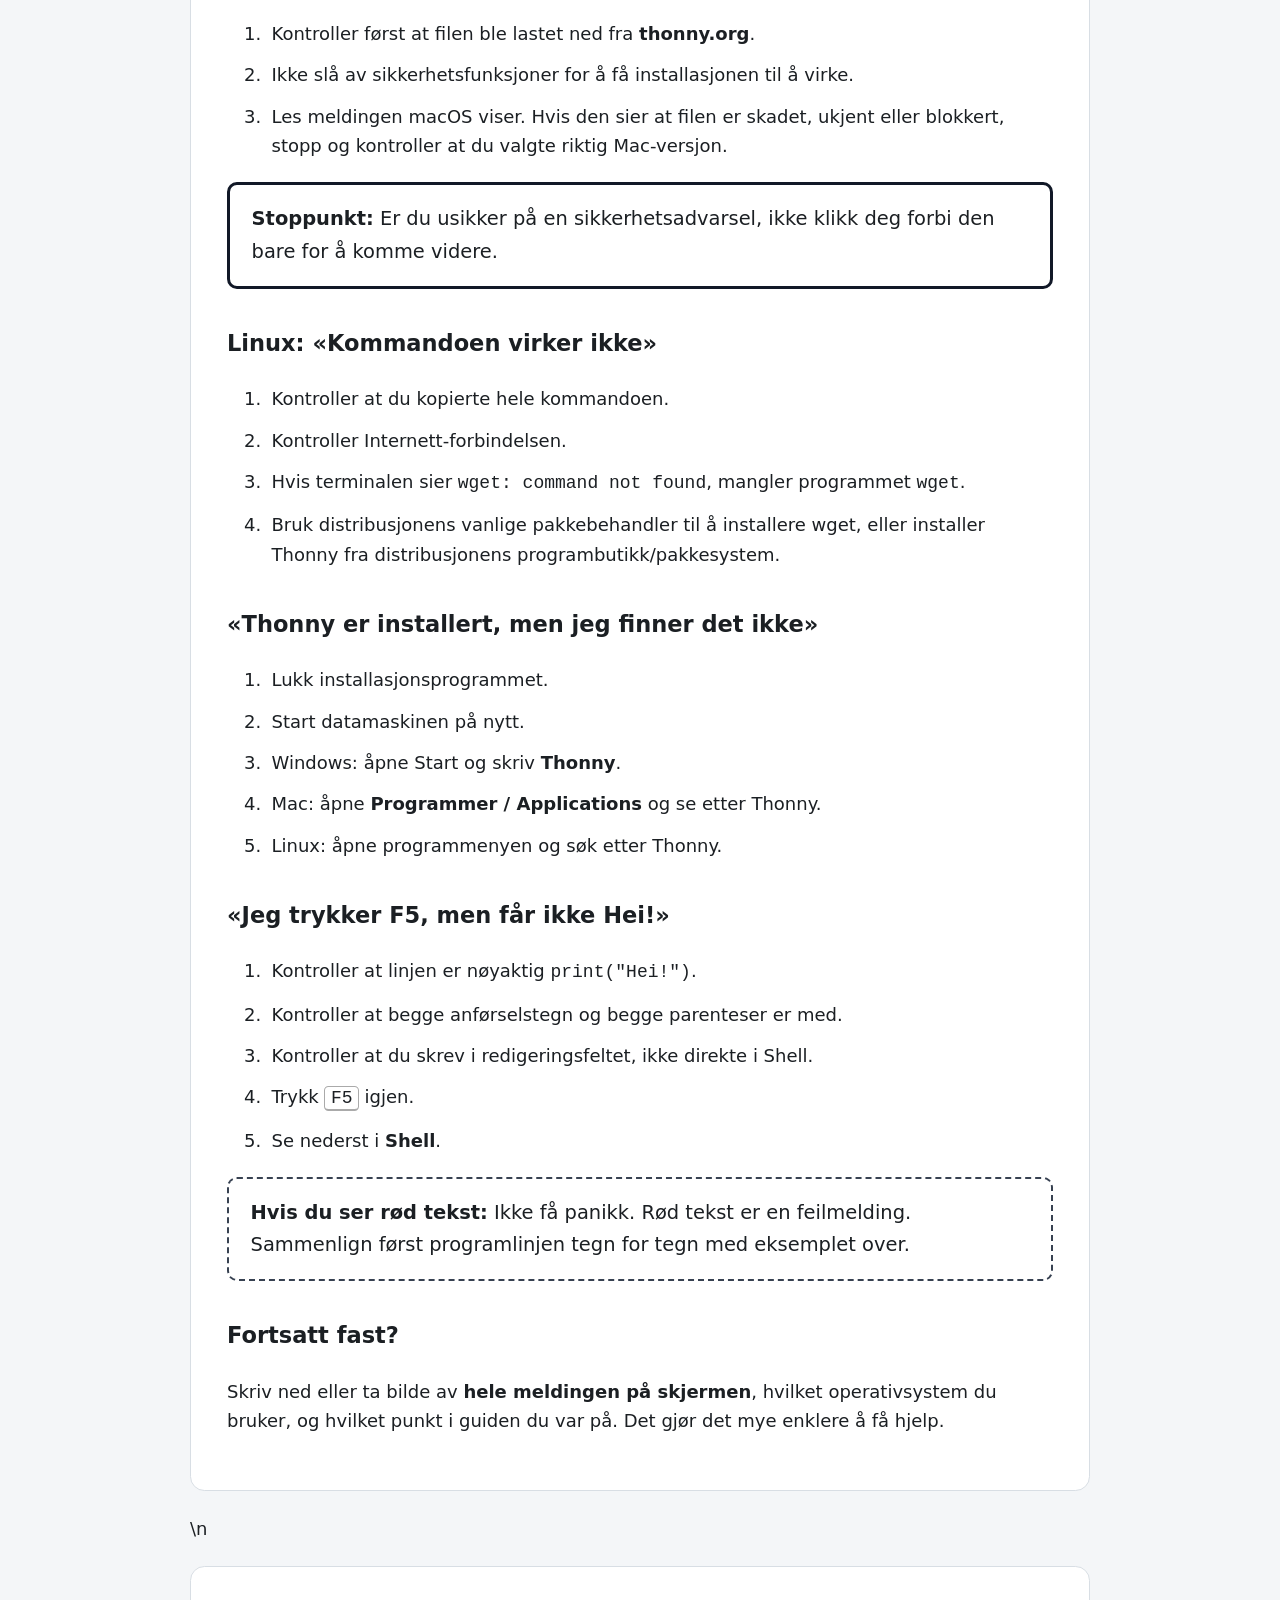
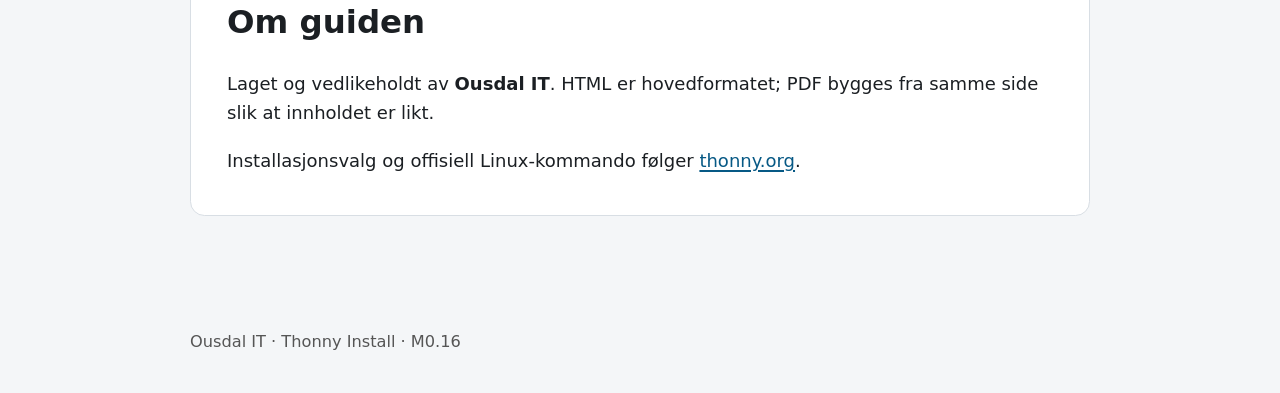
==== commit d7e88fb0: "M0.17: add generated screenshot insertion point" ====
--- a/index.html
+++ b/index.html
@@ -91,6 +91,7 @@
 <p>Skriv ned eller ta bilde av <strong>hele meldingen på skjermen</strong>, hvilket operativsystem du bruker, og hvilket punkt i guiden du var på. Det gjør det mye enklere å få hjelp.</p>
 </section>
 
-<section class="card screenshot-note no-print"><h2>Skjermbilder</h2><p>Skjermbilder legges inn først når de er tatt fra ekte, versjonsmerkede installasjoner og kontrollert for personvern. Guiden er laget for å fungere også uten bilder.</p></section>\n<section class="card compact"><h2>Om guiden</h2><p>Laget og vedlikeholdt av <strong>Ousdal IT</strong>. HTML er hovedformatet; PDF bygges fra samme side slik at innholdet er likt.</p><p>Installasjonsvalg og offisiell Linux-kommando følger <a href="https://thonny.org/">thonny.org</a>.</p></section>
+<!-- SCREENSHOTS:GENERATED -->
+\n<section class="card compact"><h2>Om guiden</h2><p>Laget og vedlikeholdt av <strong>Ousdal IT</strong>. HTML er hovedformatet; PDF bygges fra samme side slik at innholdet er likt.</p><p>Installasjonsvalg og offisiell Linux-kommando følger <a href="https://thonny.org/">thonny.org</a>.</p></section>
 </main><footer><div class="wrap">Ousdal IT · Thonny Install · M0.16</div></footer>
 </body></html>
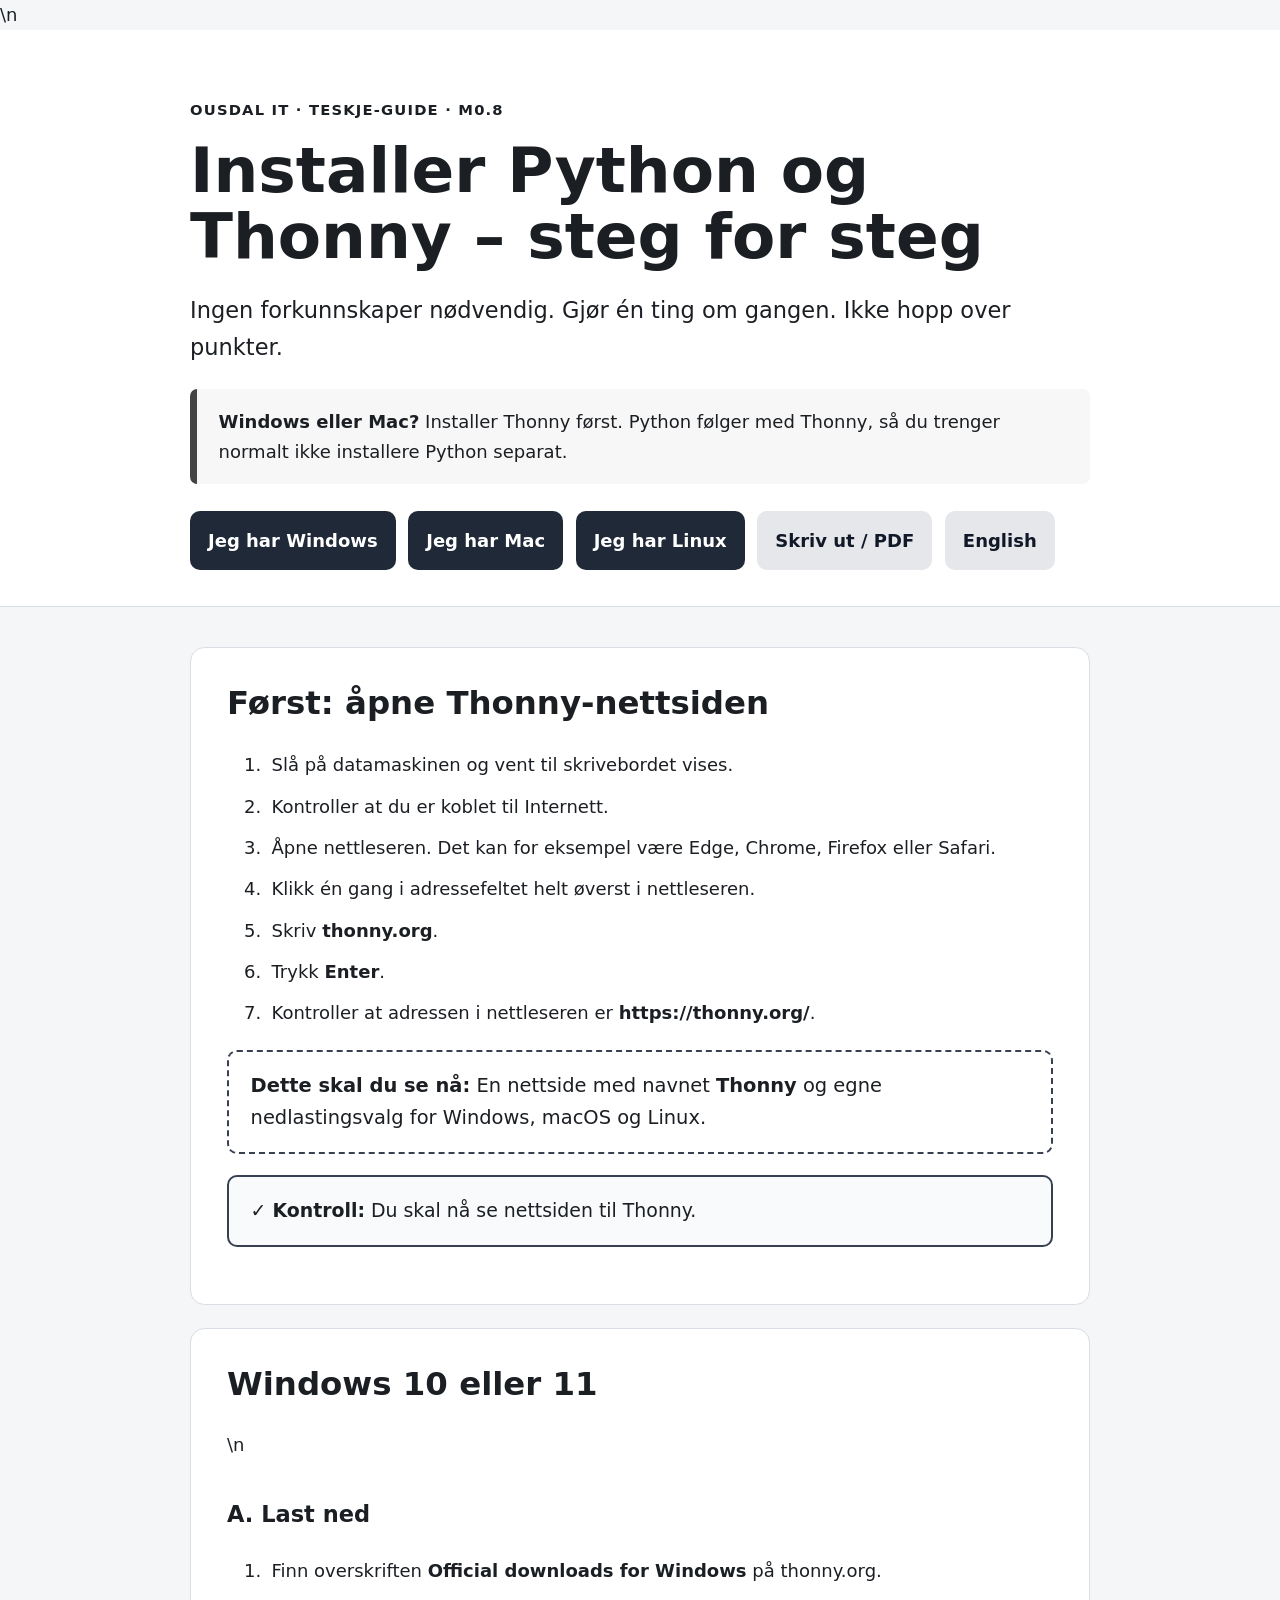
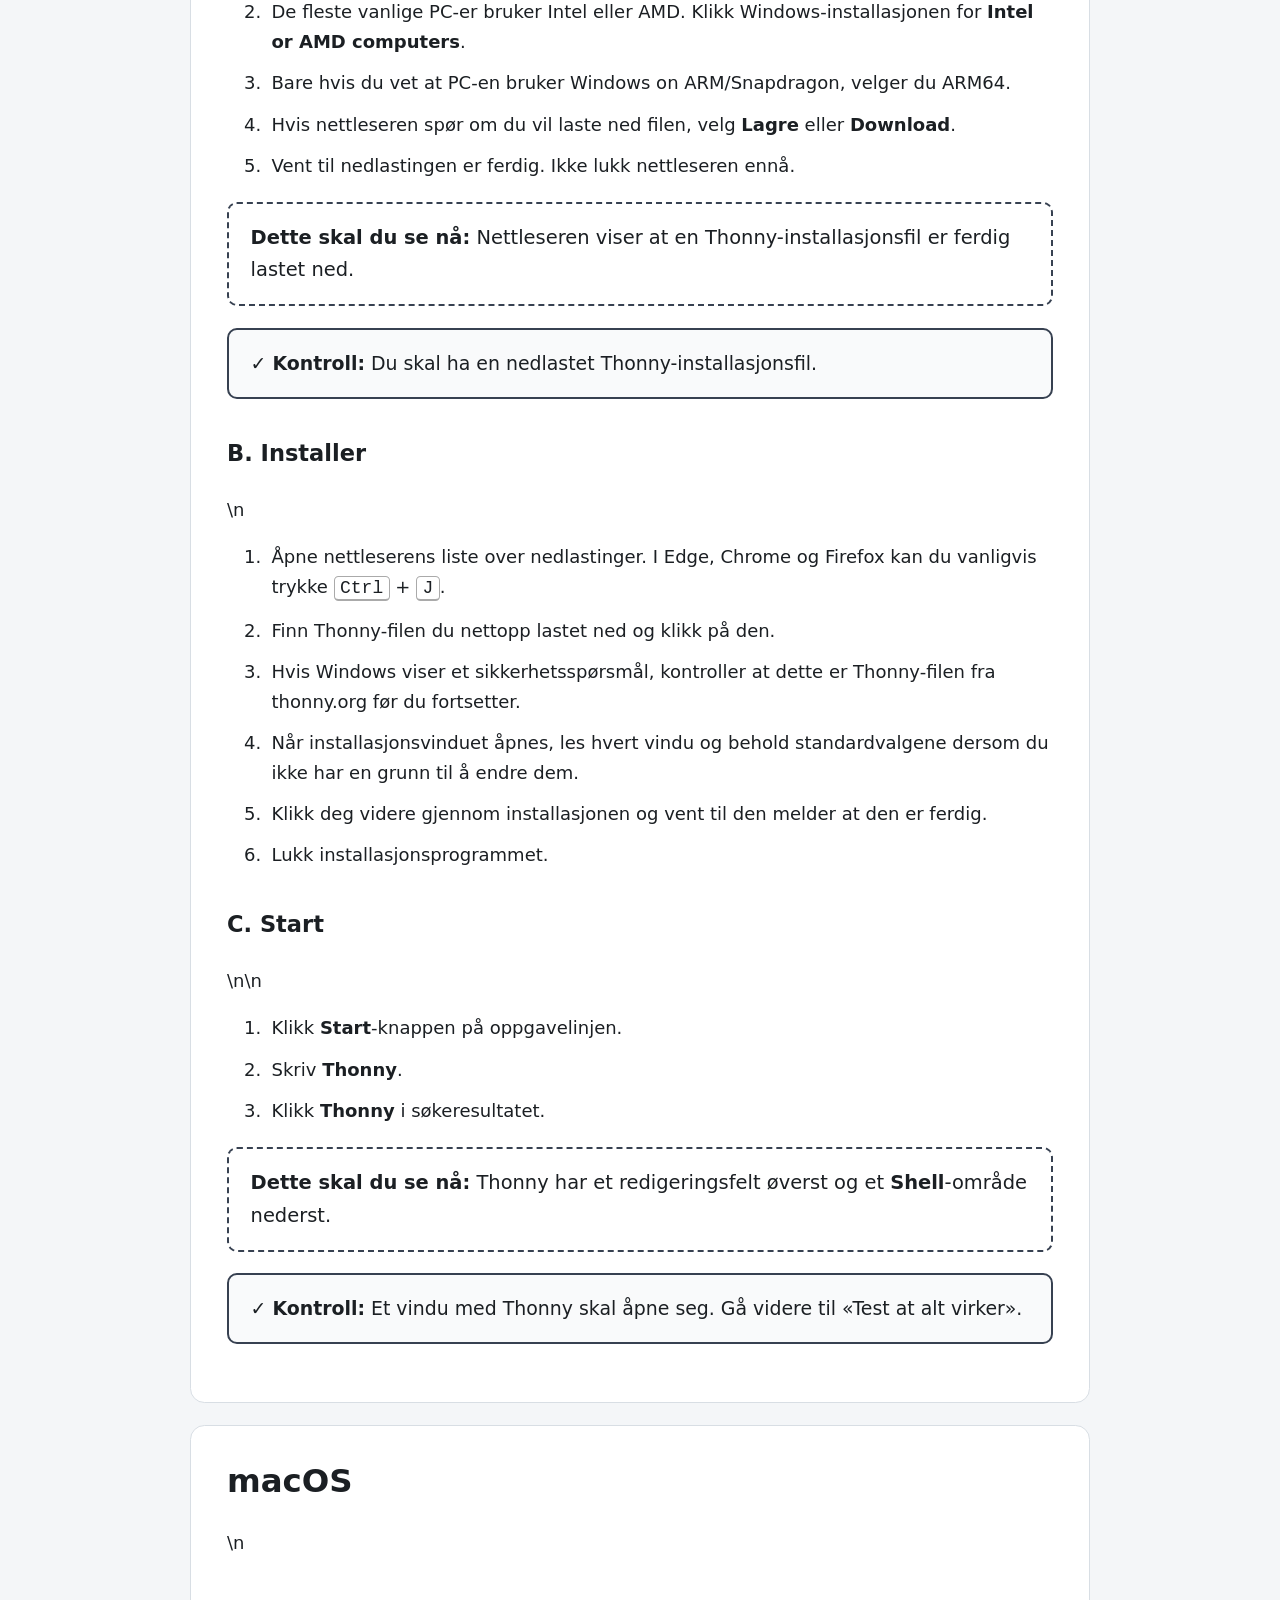
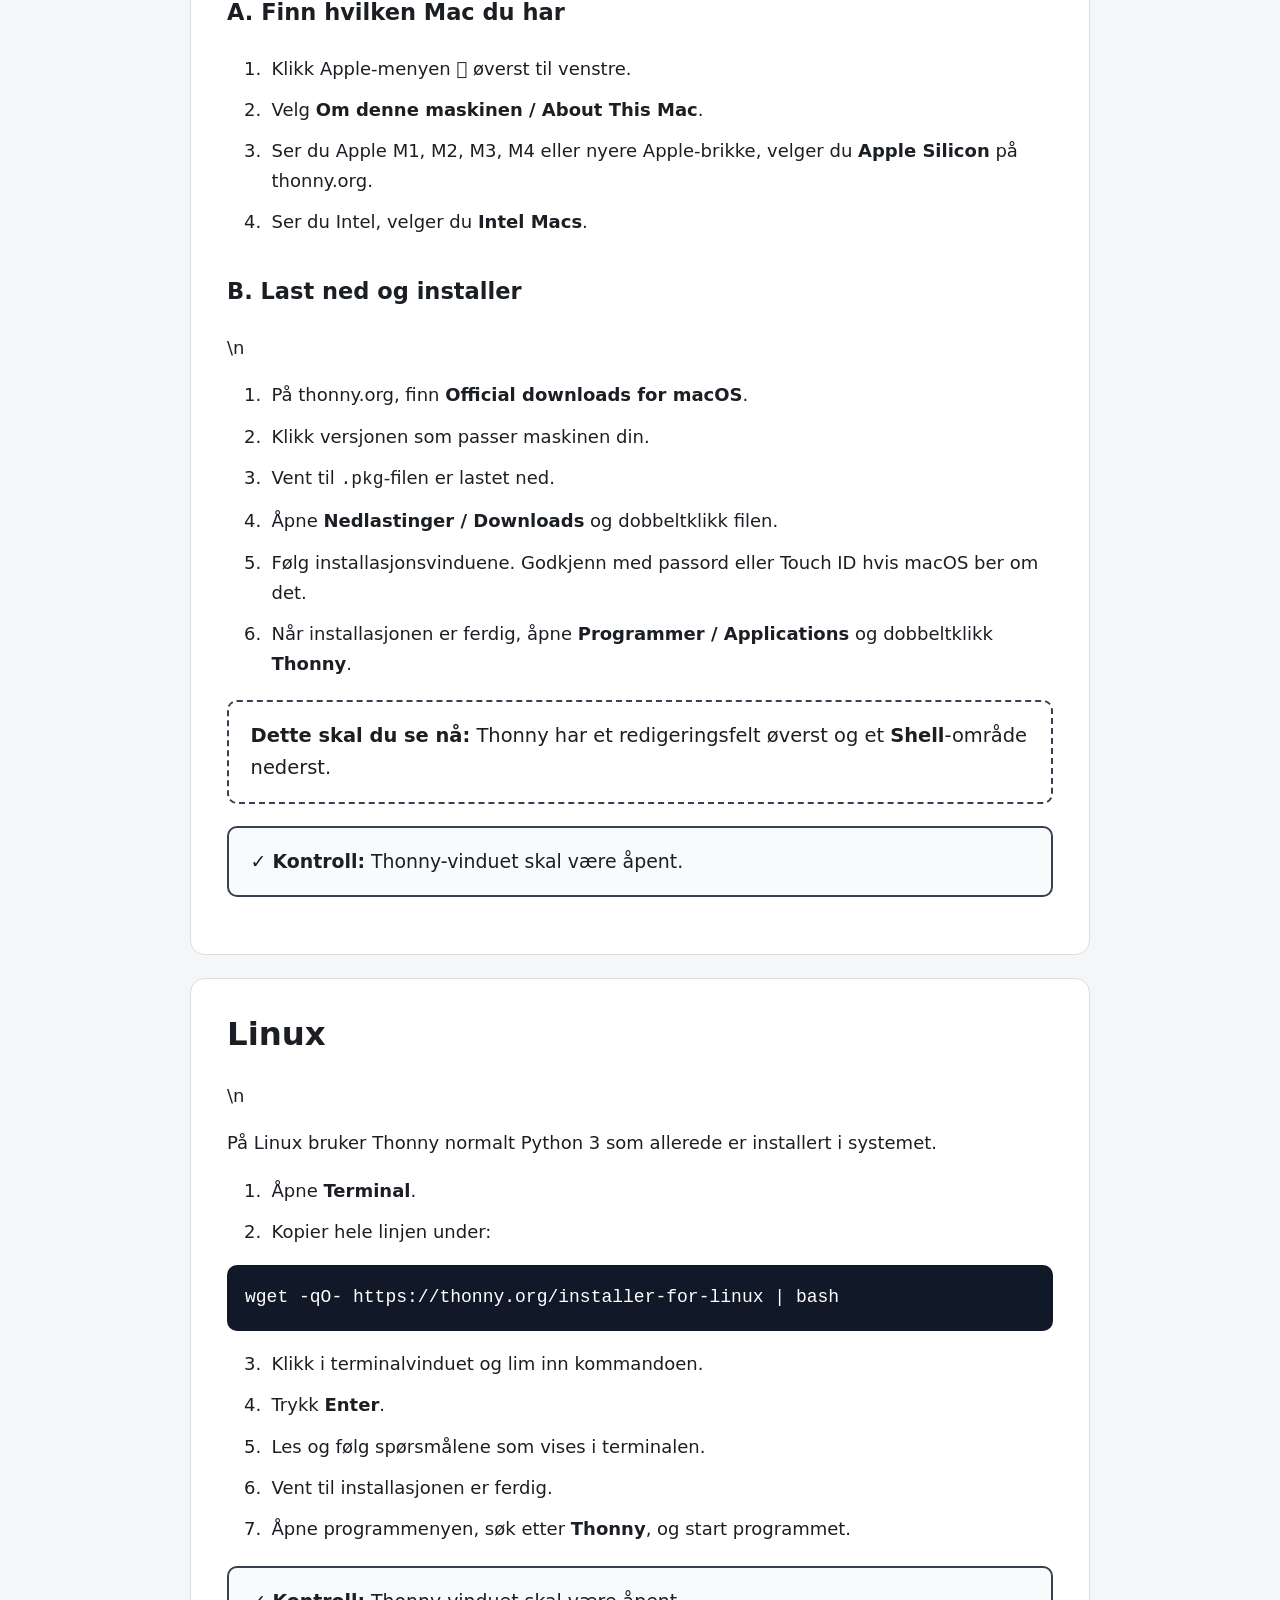
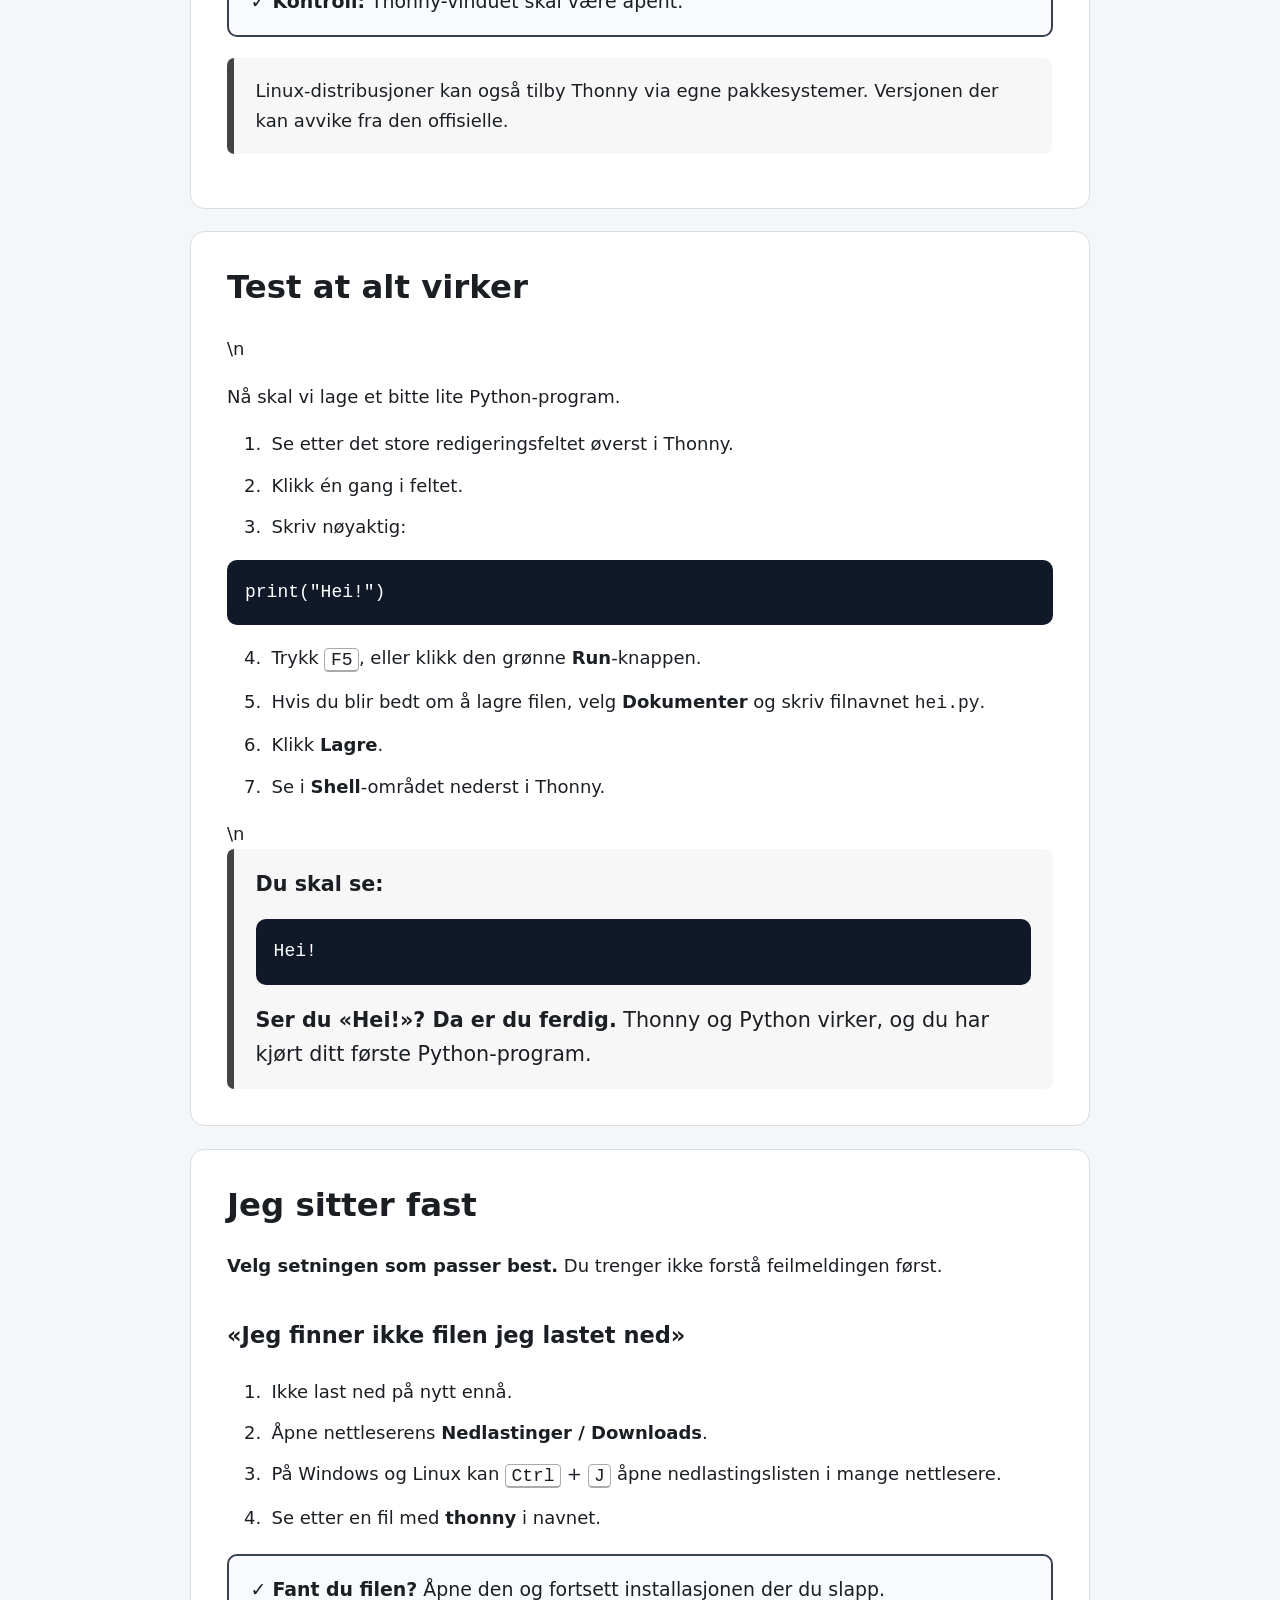
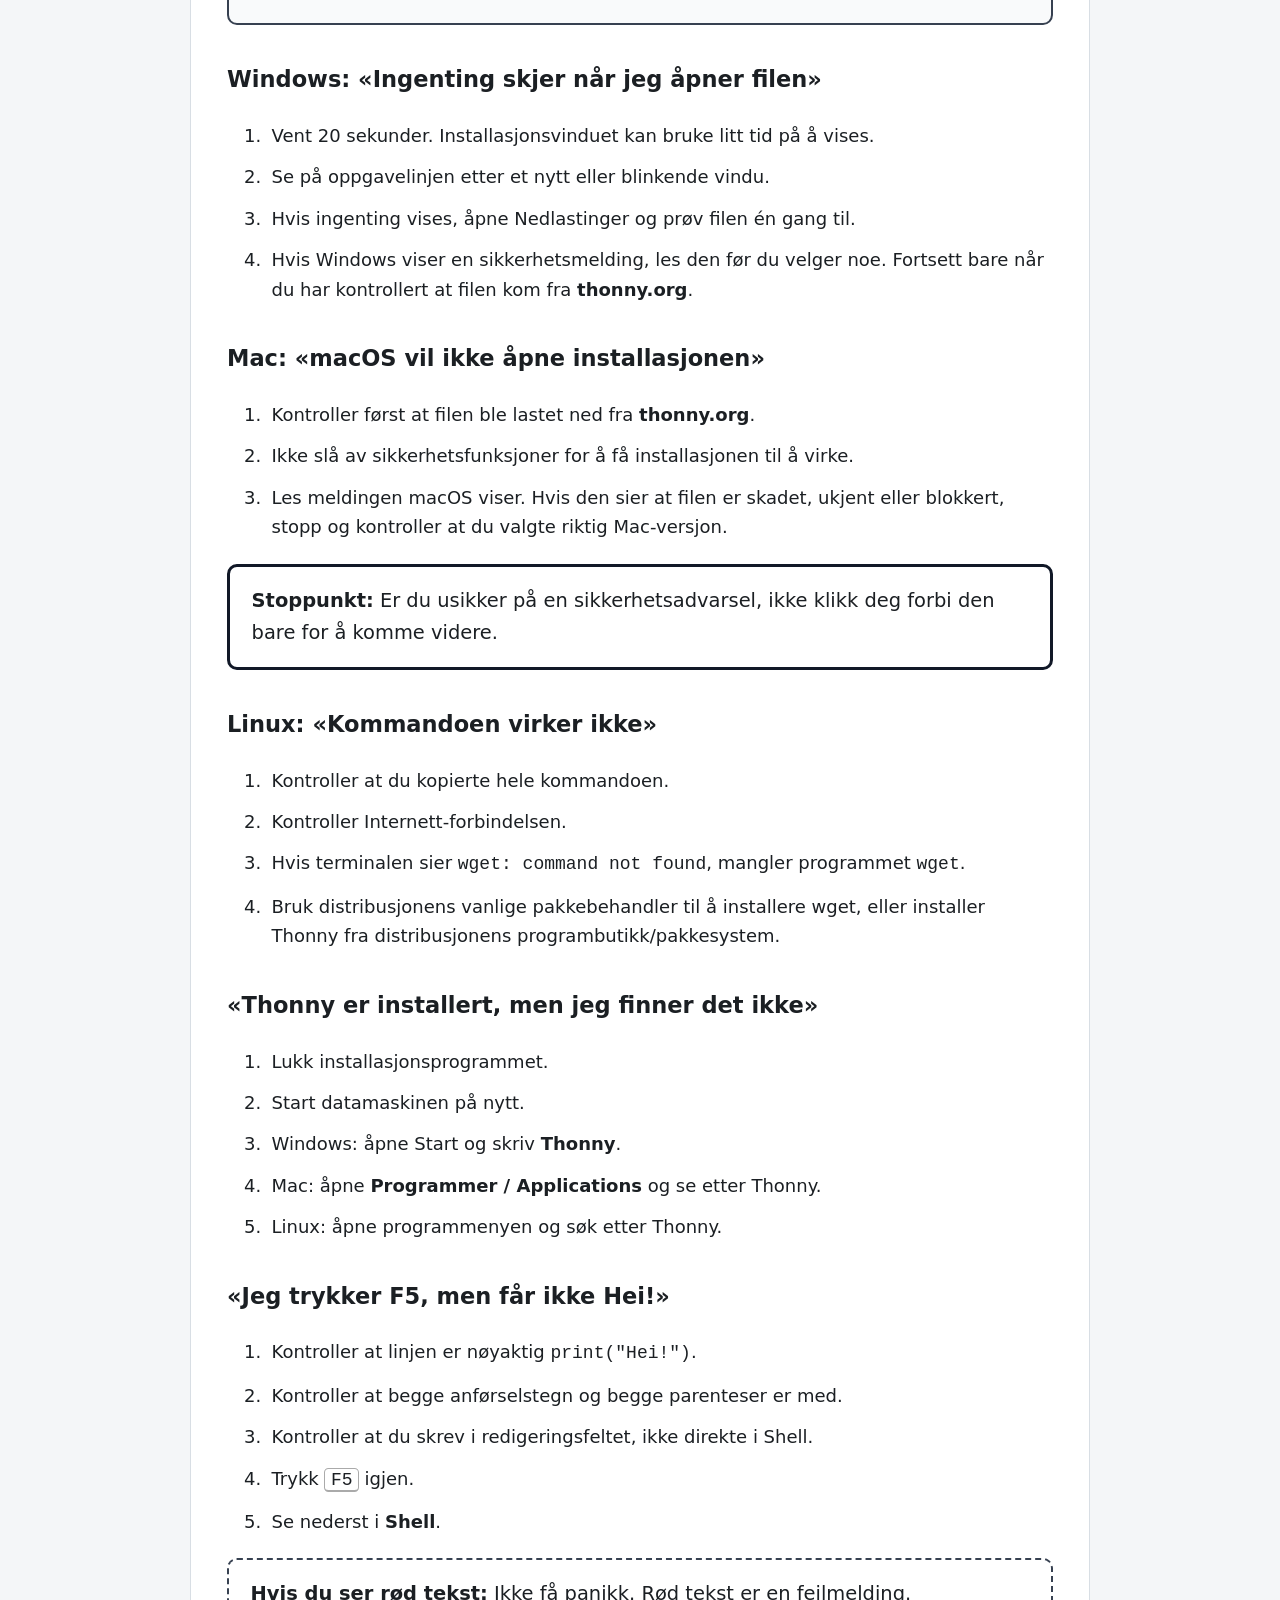
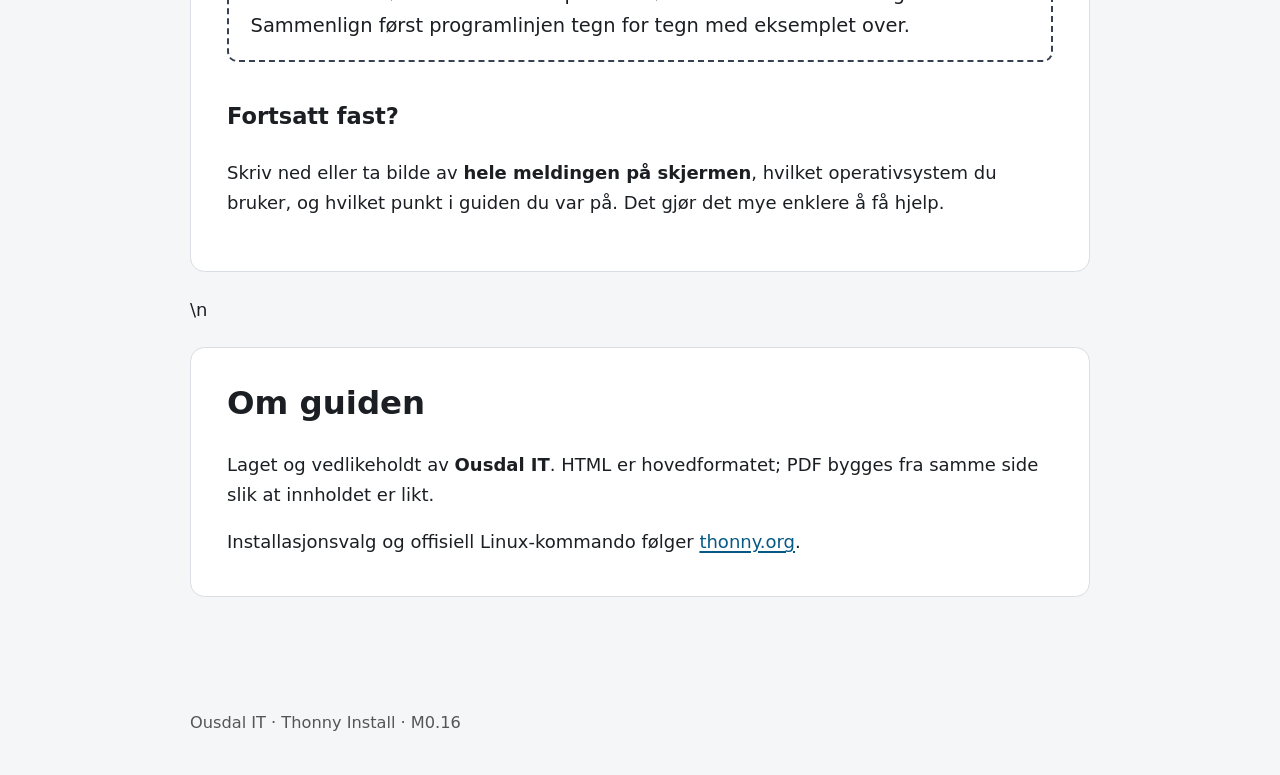
==== commit eb57c794: "M0.18: add screenshot step anchors" ====
--- a/index.html
+++ b/index.html
@@ -24,7 +24,7 @@
 <li>Kontroller at adressen i nettleseren er <strong>https://thonny.org/</strong>.</li></ol>
 <div class="look"><strong>Dette skal du se nå:</strong> En nettside med navnet <strong>Thonny</strong> og egne nedlastingsvalg for Windows, macOS og Linux.</div><div class="check">✓ <strong>Kontroll:</strong> Du skal nå se nettsiden til Thonny.</div></section>
 
-<section id="windows" class="card page-break"><h2>Windows 10 eller 11</h2>
+<section id="windows" class="card page-break"><h2>Windows 10 eller 11</h2>\n<!-- SCREENSHOT:windows-download -->
 <h3>A. Last ned</h3><ol>
 <li>Finn overskriften <strong>Official downloads for Windows</strong> på thonny.org.</li>
 <li>De fleste vanlige PC-er bruker Intel eller AMD. Klikk Windows-installasjonen for <strong>Intel or AMD computers</strong>.</li>
@@ -32,23 +32,23 @@
 <li>Hvis nettleseren spør om du vil laste ned filen, velg <strong>Lagre</strong> eller <strong>Download</strong>.</li>
 <li>Vent til nedlastingen er ferdig. Ikke lukk nettleseren ennå.</li></ol>
 <div class="look"><strong>Dette skal du se nå:</strong> Nettleseren viser at en Thonny-installasjonsfil er ferdig lastet ned.</div><div class="check">✓ <strong>Kontroll:</strong> Du skal ha en nedlastet Thonny-installasjonsfil.</div>
-<h3>B. Installer</h3><ol>
+<h3>B. Installer</h3>\n<!-- SCREENSHOT:windows-install --><ol>
 <li>Åpne nettleserens liste over nedlastinger. I Edge, Chrome og Firefox kan du vanligvis trykke <kbd>Ctrl</kbd> + <kbd>J</kbd>.</li>
 <li>Finn Thonny-filen du nettopp lastet ned og klikk på den.</li>
 <li>Hvis Windows viser et sikkerhetsspørsmål, kontroller at dette er Thonny-filen fra thonny.org før du fortsetter.</li>
 <li>Når installasjonsvinduet åpnes, les hvert vindu og behold standardvalgene dersom du ikke har en grunn til å endre dem.</li>
 <li>Klikk deg videre gjennom installasjonen og vent til den melder at den er ferdig.</li>
 <li>Lukk installasjonsprogrammet.</li></ol>
-<h3>C. Start</h3><ol>
+<h3>C. Start</h3>\n<!-- SCREENSHOT:windows-start -->\n<!-- SCREENSHOT:windows-start --><ol>
 <li>Klikk <strong>Start</strong>-knappen på oppgavelinjen.</li><li>Skriv <strong>Thonny</strong>.</li><li>Klikk <strong>Thonny</strong> i søkeresultatet.</li></ol>
 <div class="look"><strong>Dette skal du se nå:</strong> Thonny har et redigeringsfelt øverst og et <strong>Shell</strong>-område nederst.</div><div class="check">✓ <strong>Kontroll:</strong> Et vindu med Thonny skal åpne seg. Gå videre til «Test at alt virker».</div></section>
 
-<section id="mac" class="card page-break"><h2>macOS</h2>
+<section id="mac" class="card page-break"><h2>macOS</h2>\n<!-- SCREENSHOT:macos-download -->
 <h3>A. Finn hvilken Mac du har</h3><ol><li>Klikk Apple-menyen <strong></strong> øverst til venstre.</li><li>Velg <strong>Om denne maskinen / About This Mac</strong>.</li><li>Ser du Apple M1, M2, M3, M4 eller nyere Apple-brikke, velger du <strong>Apple Silicon</strong> på thonny.org.</li><li>Ser du Intel, velger du <strong>Intel Macs</strong>.</li></ol>
-<h3>B. Last ned og installer</h3><ol><li>På thonny.org, finn <strong>Official downloads for macOS</strong>.</li><li>Klikk versjonen som passer maskinen din.</li><li>Vent til <code>.pkg</code>-filen er lastet ned.</li><li>Åpne <strong>Nedlastinger / Downloads</strong> og dobbeltklikk filen.</li><li>Følg installasjonsvinduene. Godkjenn med passord eller Touch ID hvis macOS ber om det.</li><li>Når installasjonen er ferdig, åpne <strong>Programmer / Applications</strong> og dobbeltklikk <strong>Thonny</strong>.</li></ol>
+<h3>B. Last ned og installer</h3>\n<!-- SCREENSHOT:macos-install --><ol><li>På thonny.org, finn <strong>Official downloads for macOS</strong>.</li><li>Klikk versjonen som passer maskinen din.</li><li>Vent til <code>.pkg</code>-filen er lastet ned.</li><li>Åpne <strong>Nedlastinger / Downloads</strong> og dobbeltklikk filen.</li><li>Følg installasjonsvinduene. Godkjenn med passord eller Touch ID hvis macOS ber om det.</li><li>Når installasjonen er ferdig, åpne <strong>Programmer / Applications</strong> og dobbeltklikk <strong>Thonny</strong>.</li></ol>
 <div class="look"><strong>Dette skal du se nå:</strong> Thonny har et redigeringsfelt øverst og et <strong>Shell</strong>-område nederst.</div><div class="check">✓ <strong>Kontroll:</strong> Thonny-vinduet skal være åpent.</div></section>
 
-<section id="linux" class="card page-break"><h2>Linux</h2>
+<section id="linux" class="card page-break"><h2>Linux</h2>\n<!-- SCREENSHOT:linux-terminal -->
 <p>På Linux bruker Thonny normalt Python 3 som allerede er installert i systemet.</p>
 <ol><li>Åpne <strong>Terminal</strong>.</li><li>Kopier hele linjen under:</li></ol>
 <pre><code>wget -qO- https://thonny.org/installer-for-linux | bash</code></pre>
@@ -56,12 +56,12 @@
 <div class="check">✓ <strong>Kontroll:</strong> Thonny-vinduet skal være åpent.</div>
 <p class="note">Linux-distribusjoner kan også tilby Thonny via egne pakkesystemer. Versjonen der kan avvike fra den offisielle.</p></section>
 
-<section id="test" class="card page-break"><h2>Test at alt virker</h2>
+<section id="test" class="card page-break"><h2>Test at alt virker</h2>\n<!-- SCREENSHOT:thonny-editor -->
 <p>Nå skal vi lage et bitte lite Python-program.</p><ol>
 <li>Se etter det store redigeringsfeltet øverst i Thonny.</li><li>Klikk én gang i feltet.</li><li>Skriv nøyaktig:</li></ol>
 <pre><code>print("Hei!")</code></pre>
 <ol start="4"><li>Trykk <kbd>F5</kbd>, eller klikk den grønne <strong>Run</strong>-knappen.</li><li>Hvis du blir bedt om å lagre filen, velg <strong>Dokumenter</strong> og skriv filnavnet <code>hei.py</code>.</li><li>Klikk <strong>Lagre</strong>.</li><li>Se i <strong>Shell</strong>-området nederst i Thonny.</li></ol>
-<div class="success"><strong>Du skal se:</strong><pre><code>Hei!</code></pre><strong>Ser du «Hei!»? Da er du ferdig.</strong> Thonny og Python virker, og du har kjørt ditt første Python-program.</div></section>
+<!-- SCREENSHOT:thonny-run -->\n<div class="success"><strong>Du skal se:</strong><pre><code>Hei!</code></pre><strong>Ser du «Hei!»? Da er du ferdig.</strong> Thonny og Python virker, og du har kjørt ditt første Python-program.</div></section>
 
 <section id="hjelp" class="card page-break"><h2>Jeg sitter fast</h2>
 <p><strong>Velg setningen som passer best.</strong> Du trenger ikke forstå feilmeldingen først.</p>
--- a/style.css
+++ b/style.css
@@ -107,3 +107,9 @@
   .card.compact { break-before: auto; page-break-before: auto; }
   footer { display: none; }
 }
+
+.screenshot-grid { display: grid; grid-template-columns: repeat(auto-fit,minmax(260px,1fr)); gap: 1.25rem; }
+.screenshot { margin: 0; }
+.screenshot img { display:block; width:100%; height:auto; border:1px solid #9ca3af; border-radius:.5rem; background:#fff; }
+.screenshot figcaption { margin-top:.5rem; font-size:.95rem; font-weight:700; }
+@media print { .screenshot-gallery { break-inside:auto; } .screenshot { break-inside:avoid-page; } }
